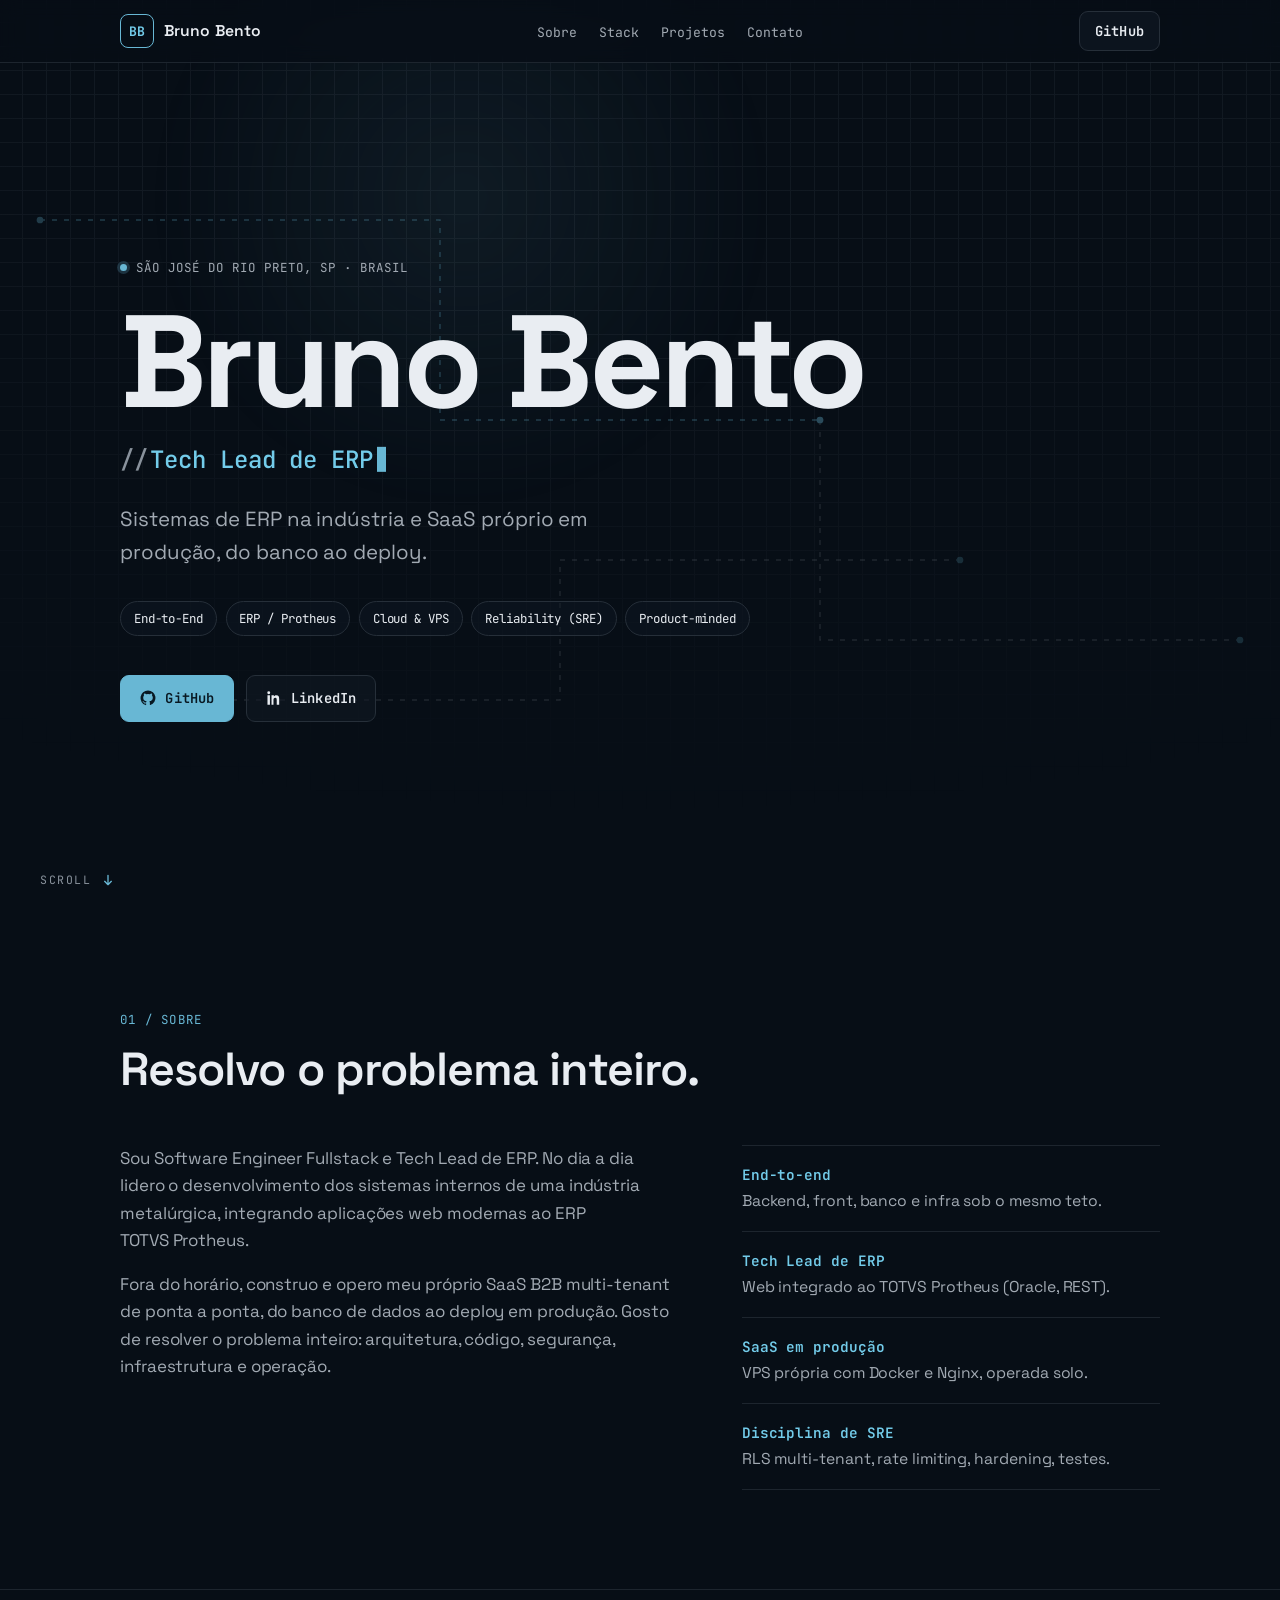
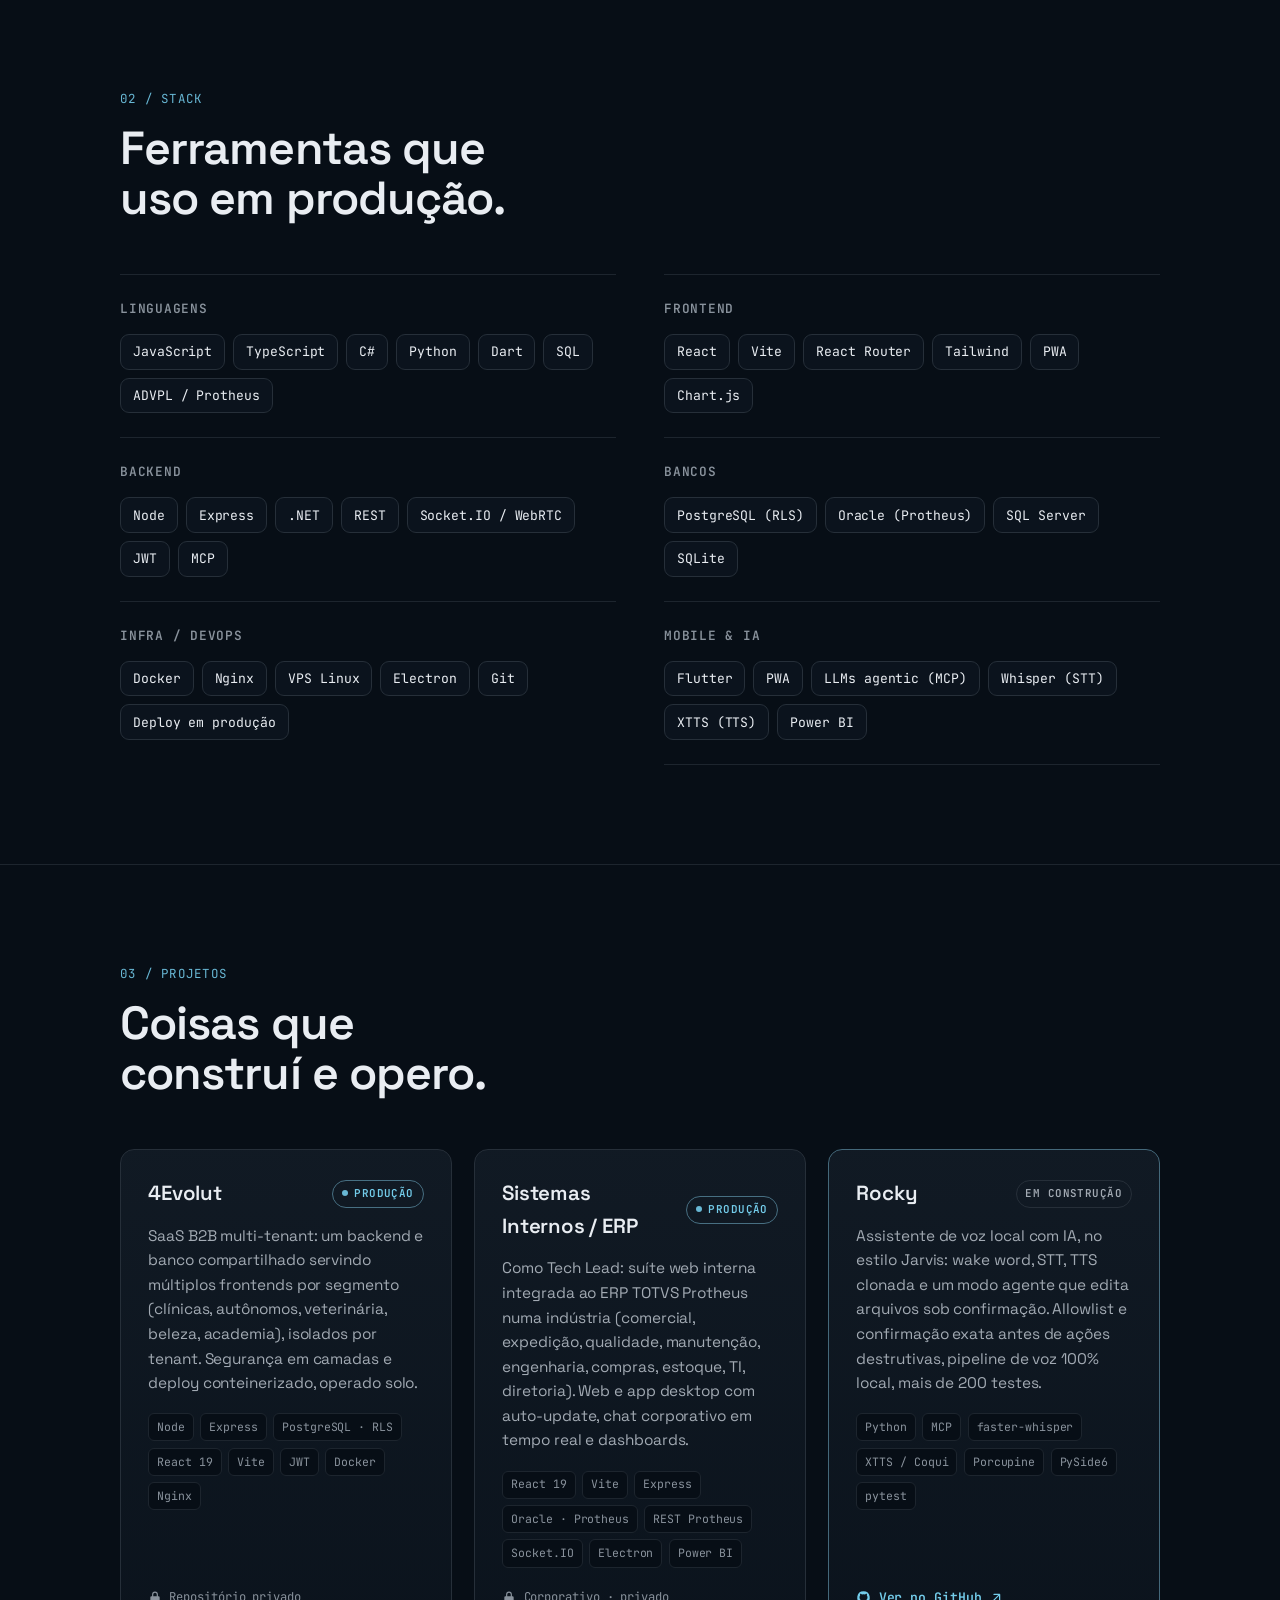
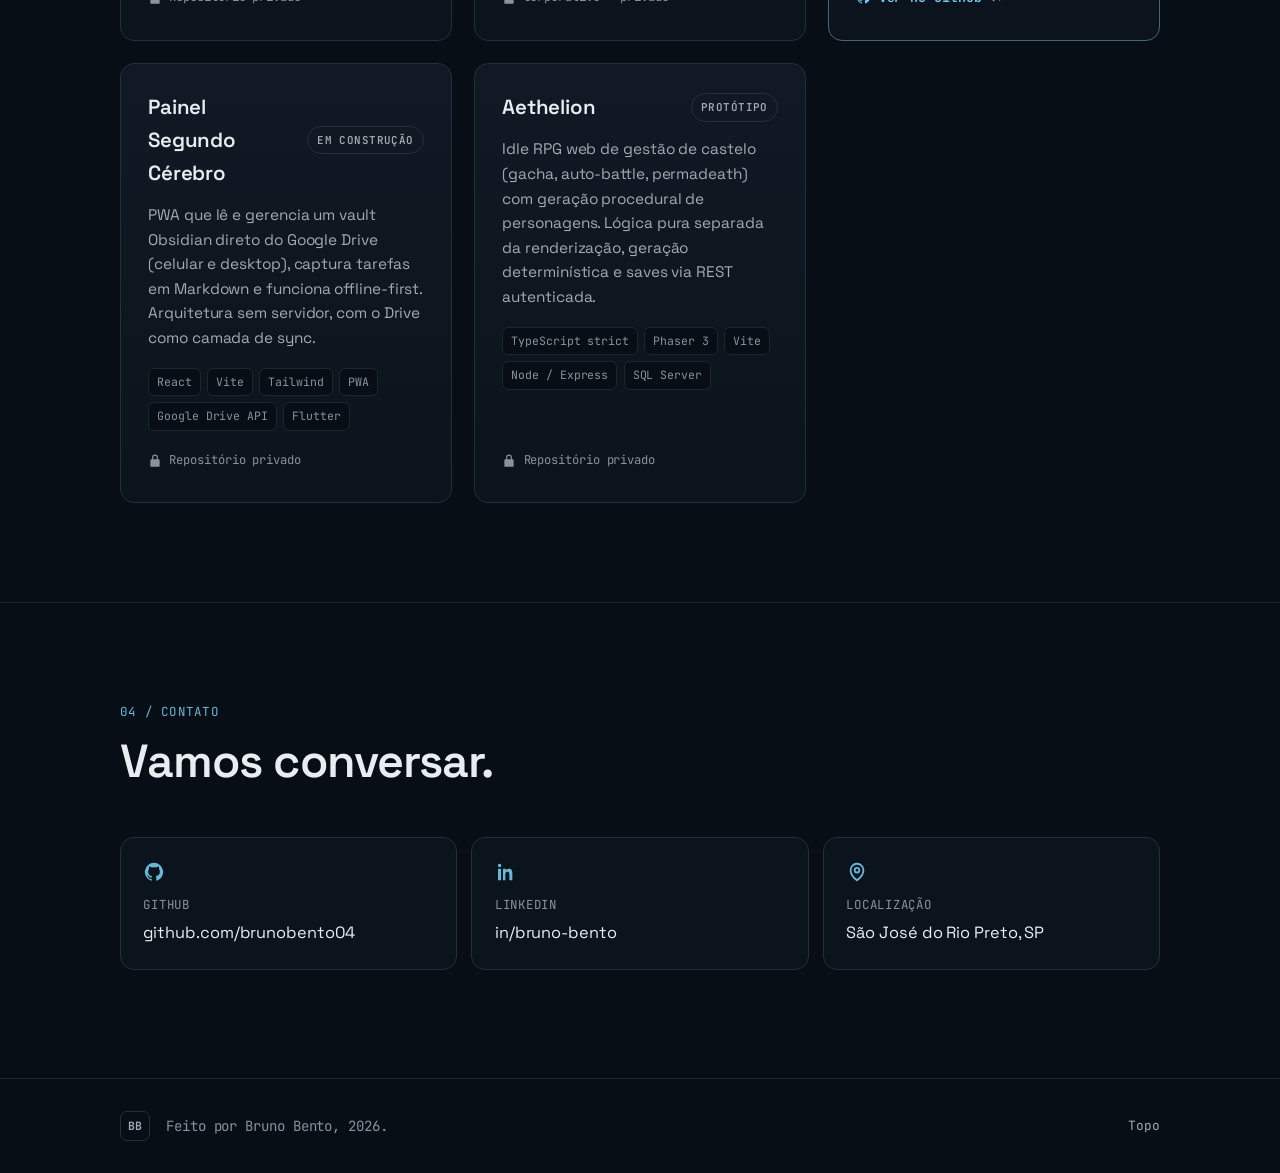
==== index.html @ 5ffcefc5 "v.0.0.1 Primeira versão do portifólio para github" ====
<!DOCTYPE html>
<html lang="pt-BR">
<head>
  <meta charset="UTF-8" />
  <meta name="viewport" content="width=device-width, initial-scale=1.0" />
  <title>Bruno Bento · Fullstack Engineer &amp; Tech Lead de ERP</title>
  <meta name="description" content="Bruno Bento · Software Engineer Fullstack e Tech Lead de ERP. Sistemas de ERP na indústria e SaaS próprio em produção, do banco ao deploy." />
  <meta name="author" content="Bruno Bento" />
  <meta name="theme-color" content="#12161d" />

  <meta property="og:type" content="website" />
  <meta property="og:title" content="Bruno Bento · Fullstack Engineer &amp; Tech Lead de ERP" />
  <meta property="og:description" content="Sistemas de ERP na indústria e SaaS próprio em produção, do banco ao deploy." />
  <meta property="og:locale" content="pt_BR" />

  <link rel="icon" type="image/svg+xml" href="favicon.svg" />

  <link rel="preconnect" href="https://fonts.googleapis.com" />
  <link rel="preconnect" href="https://fonts.gstatic.com" crossorigin />
  <link href="https://fonts.googleapis.com/css2?family=Space+Grotesk:wght@400;500;600;700&family=JetBrains+Mono:wght@400;500;600&display=swap" rel="stylesheet" />

  <link rel="stylesheet" href="styles.css" />
</head>
<body>
  <a class="skip-link" href="#hero">Pular para o conteúdo</a>

  <!-- Blueprint background layers -->
  <div class="blueprint" aria-hidden="true">
    <div class="blueprint__grid"></div>
    <div class="blueprint__glow"></div>
    <svg class="blueprint__wires" viewBox="0 0 1440 900" preserveAspectRatio="xMidYMid slice" xmlns="http://www.w3.org/2000/svg">
      <defs>
        <marker id="node" markerWidth="8" markerHeight="8" refX="4" refY="4">
          <circle cx="4" cy="4" r="2.4" class="wire-node" />
        </marker>
      </defs>
      <path class="wire" marker-start="url(#node)" marker-end="url(#node)" d="M120 220 H520 V420 H900" />
      <path class="wire wire--dim" marker-start="url(#node)" marker-end="url(#node)" d="M900 420 V640 H1320" />
      <path class="wire wire--dim" marker-start="url(#node)" marker-end="url(#node)" d="M240 700 H640 V560 H1040" />
    </svg>
  </div>

  <!-- Nav -->
  <header class="nav" id="top">
    <nav class="nav__inner" aria-label="Navegação principal">
      <a class="nav__brand" href="#hero" aria-label="Bruno Bento, início">
        <span class="nav__mark">BB</span>
        <span class="nav__brandtext">Bruno&nbsp;Bento</span>
      </a>
      <ul class="nav__links">
        <li><a href="#sobre">Sobre</a></li>
        <li><a href="#stack">Stack</a></li>
        <li><a href="#projetos">Projetos</a></li>
        <li><a href="#contato">Contato</a></li>
      </ul>
      <a class="btn btn--ghost nav__cta" href="https://github.com/brunobento04" target="_blank" rel="noopener noreferrer">GitHub</a>
    </nav>
  </header>

  <main>
    <!-- Hero -->
    <section class="hero" id="hero">
      <div class="wrap hero__inner">
        <p class="eyebrow"><span class="eyebrow__dot"></span>São José do Rio Preto, SP · Brasil</p>
        <h1 class="hero__name">Bruno Bento</h1>
        <p class="hero__role">
          <span class="hero__role-static">// </span>
          <span class="hero__role-typed" id="typed" aria-live="polite"></span><span class="hero__caret" aria-hidden="true"></span>
        </p>
        <p class="hero__tagline">
          Sistemas de ERP na indústria e SaaS próprio em produção, do banco ao deploy.
        </p>

        <ul class="chips" aria-label="Pilares">
          <li class="chip">End-to-End</li>
          <li class="chip">ERP / Protheus</li>
          <li class="chip">Cloud &amp; VPS</li>
          <li class="chip">Reliability (SRE)</li>
          <li class="chip">Product-minded</li>
        </ul>

        <div class="hero__cta">
          <a class="btn btn--primary" href="https://github.com/brunobento04" target="_blank" rel="noopener noreferrer">
            <svg class="ico" viewBox="0 0 24 24" width="18" height="18" aria-hidden="true"><path fill="currentColor" d="M12 2a10 10 0 0 0-3.16 19.49c.5.09.68-.22.68-.48v-1.7c-2.78.6-3.37-1.34-3.37-1.34-.45-1.16-1.11-1.47-1.11-1.47-.91-.62.07-.61.07-.61 1 .07 1.53 1.03 1.53 1.03.89 1.53 2.34 1.09 2.91.83.09-.65.35-1.09.63-1.34-2.22-.25-4.55-1.11-4.55-4.95 0-1.09.39-1.98 1.03-2.68-.1-.25-.45-1.27.1-2.65 0 0 .84-.27 2.75 1.02a9.5 9.5 0 0 1 5 0c1.91-1.29 2.75-1.02 2.75-1.02.55 1.38.2 2.4.1 2.65.64.7 1.03 1.59 1.03 2.68 0 3.85-2.34 4.7-4.57 4.95.36.31.68.92.68 1.85v2.74c0 .27.18.58.69.48A10 10 0 0 0 12 2Z"/></svg>
            GitHub
          </a>
          <a class="btn btn--ghost" href="https://www.linkedin.com/in/bruno-bento-932a7219b" target="_blank" rel="noopener noreferrer">
            <svg class="ico" viewBox="0 0 24 24" width="18" height="18" aria-hidden="true"><path fill="currentColor" d="M6.94 5a1.94 1.94 0 1 1-3.88 0 1.94 1.94 0 0 1 3.88 0ZM3.3 8.4h3.28V21H3.3V8.4Zm5.4 0h3.14v1.72h.05c.44-.83 1.5-1.7 3.1-1.7 3.32 0 3.93 2.18 3.93 5.02V21h-3.28v-6.05c0-1.44-.03-3.3-2.01-3.3-2.02 0-2.33 1.57-2.33 3.19V21H8.7V8.4Z"/></svg>
            LinkedIn
          </a>
        </div>
      </div>

      <a class="hero__scroll" href="#sobre" aria-label="Rolar para Sobre">
        <span>scroll</span>
        <svg viewBox="0 0 24 24" width="16" height="16" aria-hidden="true"><path fill="none" stroke="currentColor" stroke-width="2" stroke-linecap="round" stroke-linejoin="round" d="M12 5v14m0 0-5-5m5 5 5-5"/></svg>
      </a>
    </section>

    <!-- Sobre -->
    <section class="section" id="sobre">
      <div class="wrap">
        <header class="section__head reveal">
          <p class="section__label">01 / Sobre</p>
          <h2 class="section__title">Resolvo o problema inteiro.</h2>
        </header>

        <div class="about">
          <div class="about__bio reveal">
            <p>
              Sou Software Engineer Fullstack e Tech Lead de ERP. No dia a dia lidero o
              desenvolvimento dos sistemas internos de uma indústria metalúrgica, integrando
              aplicações web modernas ao ERP TOTVS Protheus.
            </p>
            <p>
              Fora do horário, construo e opero meu próprio SaaS B2B multi-tenant de ponta a
              ponta, do banco de dados ao deploy em produção. Gosto de resolver o problema
              inteiro: arquitetura, código, segurança, infraestrutura e operação.
            </p>
          </div>

          <ul class="about__highlights">
            <li class="hl reveal">
              <span class="hl__k">End-to-end</span>
              <span class="hl__v">Backend, front, banco e infra sob o mesmo teto.</span>
            </li>
            <li class="hl reveal">
              <span class="hl__k">Tech Lead de ERP</span>
              <span class="hl__v">Web integrado ao TOTVS Protheus (Oracle, REST).</span>
            </li>
            <li class="hl reveal">
              <span class="hl__k">SaaS em produção</span>
              <span class="hl__v">VPS própria com Docker e Nginx, operada solo.</span>
            </li>
            <li class="hl reveal">
              <span class="hl__k">Disciplina de SRE</span>
              <span class="hl__v">RLS multi-tenant, rate limiting, hardening, testes.</span>
            </li>
          </ul>
        </div>
      </div>
    </section>

    <!-- Stack -->
    <section class="section" id="stack">
      <div class="wrap">
        <header class="section__head reveal">
          <p class="section__label">02 / Stack</p>
          <h2 class="section__title">Ferramentas que uso em produção.</h2>
        </header>

        <div class="stack">
          <div class="stack__group reveal">
            <h3 class="stack__name">Linguagens</h3>
            <ul class="pills">
              <li>JavaScript</li><li>TypeScript</li><li>C#</li><li>Python</li><li>Dart</li><li>SQL</li><li>ADVPL / Protheus</li>
            </ul>
          </div>
          <div class="stack__group reveal">
            <h3 class="stack__name">Frontend</h3>
            <ul class="pills">
              <li>React</li><li>Vite</li><li>React Router</li><li>Tailwind</li><li>PWA</li><li>Chart.js</li>
            </ul>
          </div>
          <div class="stack__group reveal">
            <h3 class="stack__name">Backend</h3>
            <ul class="pills">
              <li>Node</li><li>Express</li><li>.NET</li><li>REST</li><li>Socket.IO / WebRTC</li><li>JWT</li><li>MCP</li>
            </ul>
          </div>
          <div class="stack__group reveal">
            <h3 class="stack__name">Bancos</h3>
            <ul class="pills">
              <li>PostgreSQL (RLS)</li><li>Oracle (Protheus)</li><li>SQL Server</li><li>SQLite</li>
            </ul>
          </div>
          <div class="stack__group reveal">
            <h3 class="stack__name">Infra / DevOps</h3>
            <ul class="pills">
              <li>Docker</li><li>Nginx</li><li>VPS Linux</li><li>Electron</li><li>Git</li><li>Deploy em produção</li>
            </ul>
          </div>
          <div class="stack__group reveal">
            <h3 class="stack__name">Mobile &amp; IA</h3>
            <ul class="pills">
              <li>Flutter</li><li>PWA</li><li>LLMs agentic (MCP)</li><li>Whisper (STT)</li><li>XTTS (TTS)</li><li>Power BI</li>
            </ul>
          </div>
        </div>
      </div>
    </section>

    <!-- Projetos -->
    <section class="section" id="projetos">
      <div class="wrap">
        <header class="section__head reveal">
          <p class="section__label">03 / Projetos</p>
          <h2 class="section__title">Coisas que construí e opero.</h2>
        </header>

        <div class="grid">
          <!-- 4Evolut -->
          <article class="card reveal">
            <div class="card__top">
              <h3 class="card__title">4Evolut</h3>
              <span class="badge badge--live">Produção</span>
            </div>
            <p class="card__desc">
              SaaS B2B multi-tenant: um backend e banco compartilhado servindo múltiplos
              frontends por segmento (clínicas, autônomos, veterinária, beleza, academia),
              isolados por tenant. Segurança em camadas e deploy conteinerizado, operado solo.
            </p>
            <ul class="tags">
              <li>Node</li><li>Express</li><li>PostgreSQL · RLS</li><li>React 19</li><li>Vite</li><li>JWT</li><li>Docker</li><li>Nginx</li>
            </ul>
            <div class="card__foot">
              <span class="tag tag--private">
                <svg class="ico" viewBox="0 0 24 24" width="14" height="14" aria-hidden="true"><path fill="currentColor" d="M12 1a5 5 0 0 0-5 5v3H6a2 2 0 0 0-2 2v9a2 2 0 0 0 2 2h12a2 2 0 0 0 2-2v-9a2 2 0 0 0-2-2h-1V6a5 5 0 0 0-5-5Zm3 8H9V6a3 3 0 0 1 6 0v3Z"/></svg>
                Repositório privado
              </span>
            </div>
          </article>

          <!-- Sistemas Internos / ERP -->
          <article class="card reveal">
            <div class="card__top">
              <h3 class="card__title">Sistemas Internos / ERP</h3>
              <span class="badge badge--live">Produção</span>
            </div>
            <p class="card__desc">
              Como Tech Lead: suíte web interna integrada ao ERP TOTVS Protheus numa indústria
              (comercial, expedição, qualidade, manutenção, engenharia, compras, estoque, TI,
              diretoria). Web e app desktop com auto-update, chat corporativo em tempo real e dashboards.
            </p>
            <ul class="tags">
              <li>React 19</li><li>Vite</li><li>Express</li><li>Oracle · Protheus</li><li>REST Protheus</li><li>Socket.IO</li><li>Electron</li><li>Power BI</li>
            </ul>
            <div class="card__foot">
              <span class="tag tag--private">
                <svg class="ico" viewBox="0 0 24 24" width="14" height="14" aria-hidden="true"><path fill="currentColor" d="M12 1a5 5 0 0 0-5 5v3H6a2 2 0 0 0-2 2v9a2 2 0 0 0 2 2h12a2 2 0 0 0 2-2v-9a2 2 0 0 0-2-2h-1V6a5 5 0 0 0-5-5Zm3 8H9V6a3 3 0 0 1 6 0v3Z"/></svg>
                Corporativo · privado
              </span>
            </div>
          </article>

          <!-- Rocky -->
          <article class="card card--featured reveal">
            <div class="card__top">
              <h3 class="card__title">Rocky</h3>
              <span class="badge">Em construção</span>
            </div>
            <p class="card__desc">
              Assistente de voz local com IA, no estilo Jarvis: wake word, STT, TTS clonada e
              um modo agente que edita arquivos sob confirmação. Allowlist e confirmação exata
              antes de ações destrutivas, pipeline de voz 100% local, mais de 200 testes.
            </p>
            <ul class="tags">
              <li>Python</li><li>MCP</li><li>faster-whisper</li><li>XTTS / Coqui</li><li>Porcupine</li><li>PySide6</li><li>pytest</li>
            </ul>
            <div class="card__foot">
              <a class="link" href="https://github.com/brunobento04/Rocky" target="_blank" rel="noopener noreferrer">
                <svg class="ico" viewBox="0 0 24 24" width="15" height="15" aria-hidden="true"><path fill="currentColor" d="M12 2a10 10 0 0 0-3.16 19.49c.5.09.68-.22.68-.48v-1.7c-2.78.6-3.37-1.34-3.37-1.34-.45-1.16-1.11-1.47-1.11-1.47-.91-.62.07-.61.07-.61 1 .07 1.53 1.03 1.53 1.03.89 1.53 2.34 1.09 2.91.83.09-.65.35-1.09.63-1.34-2.22-.25-4.55-1.11-4.55-4.95 0-1.09.39-1.98 1.03-2.68-.1-.25-.45-1.27.1-2.65 0 0 .84-.27 2.75 1.02a9.5 9.5 0 0 1 5 0c1.91-1.29 2.75-1.02 2.75-1.02.55 1.38.2 2.4.1 2.65.64.7 1.03 1.59 1.03 2.68 0 3.85-2.34 4.7-4.57 4.95.36.31.68.92.68 1.85v2.74c0 .27.18.58.69.48A10 10 0 0 0 12 2Z"/></svg>
                Ver no GitHub
                <svg class="ico ico--arrow" viewBox="0 0 24 24" width="15" height="15" aria-hidden="true"><path fill="none" stroke="currentColor" stroke-width="2" stroke-linecap="round" stroke-linejoin="round" d="M7 17 17 7m0 0H8m9 0v9"/></svg>
              </a>
            </div>
          </article>

          <!-- Painel Segundo Cérebro -->
          <article class="card reveal">
            <div class="card__top">
              <h3 class="card__title">Painel Segundo Cérebro</h3>
              <span class="badge">Em construção</span>
            </div>
            <p class="card__desc">
              PWA que lê e gerencia um vault Obsidian direto do Google Drive (celular e desktop),
              captura tarefas em Markdown e funciona offline-first. Arquitetura sem servidor,
              com o Drive como camada de sync.
            </p>
            <ul class="tags">
              <li>React</li><li>Vite</li><li>Tailwind</li><li>PWA</li><li>Google Drive API</li><li>Flutter</li>
            </ul>
            <div class="card__foot">
              <span class="tag tag--private">
                <svg class="ico" viewBox="0 0 24 24" width="14" height="14" aria-hidden="true"><path fill="currentColor" d="M12 1a5 5 0 0 0-5 5v3H6a2 2 0 0 0-2 2v9a2 2 0 0 0 2 2h12a2 2 0 0 0 2-2v-9a2 2 0 0 0-2-2h-1V6a5 5 0 0 0-5-5Zm3 8H9V6a3 3 0 0 1 6 0v3Z"/></svg>
                Repositório privado
              </span>
            </div>
          </article>

          <!-- Aethelion -->
          <article class="card reveal">
            <div class="card__top">
              <h3 class="card__title">Aethelion</h3>
              <span class="badge">Protótipo</span>
            </div>
            <p class="card__desc">
              Idle RPG web de gestão de castelo (gacha, auto-battle, permadeath) com geração
              procedural de personagens. Lógica pura separada da renderização, geração
              determinística e saves via REST autenticada.
            </p>
            <ul class="tags">
              <li>TypeScript strict</li><li>Phaser 3</li><li>Vite</li><li>Node / Express</li><li>SQL Server</li>
            </ul>
            <div class="card__foot">
              <span class="tag tag--private">
                <svg class="ico" viewBox="0 0 24 24" width="14" height="14" aria-hidden="true"><path fill="currentColor" d="M12 1a5 5 0 0 0-5 5v3H6a2 2 0 0 0-2 2v9a2 2 0 0 0 2 2h12a2 2 0 0 0 2-2v-9a2 2 0 0 0-2-2h-1V6a5 5 0 0 0-5-5Zm3 8H9V6a3 3 0 0 1 6 0v3Z"/></svg>
                Repositório privado
              </span>
            </div>
          </article>
        </div>
      </div>
    </section>

    <!-- Contato -->
    <section class="section section--contact" id="contato">
      <div class="wrap">
        <header class="section__head reveal">
          <p class="section__label">04 / Contato</p>
          <h2 class="section__title">Vamos conversar.</h2>
        </header>

        <div class="contact reveal">
          <a class="contact__item" href="https://github.com/brunobento04" target="_blank" rel="noopener noreferrer">
            <svg class="ico" viewBox="0 0 24 24" width="22" height="22" aria-hidden="true"><path fill="currentColor" d="M12 2a10 10 0 0 0-3.16 19.49c.5.09.68-.22.68-.48v-1.7c-2.78.6-3.37-1.34-3.37-1.34-.45-1.16-1.11-1.47-1.11-1.47-.91-.62.07-.61.07-.61 1 .07 1.53 1.03 1.53 1.03.89 1.53 2.34 1.09 2.91.83.09-.65.35-1.09.63-1.34-2.22-.25-4.55-1.11-4.55-4.95 0-1.09.39-1.98 1.03-2.68-.1-.25-.45-1.27.1-2.65 0 0 .84-.27 2.75 1.02a9.5 9.5 0 0 1 5 0c1.91-1.29 2.75-1.02 2.75-1.02.55 1.38.2 2.4.1 2.65.64.7 1.03 1.59 1.03 2.68 0 3.85-2.34 4.7-4.57 4.95.36.31.68.92.68 1.85v2.74c0 .27.18.58.69.48A10 10 0 0 0 12 2Z"/></svg>
            <span class="contact__k">GitHub</span>
            <span class="contact__v">github.com/brunobento04</span>
          </a>
          <a class="contact__item" href="https://www.linkedin.com/in/bruno-bento-932a7219b" target="_blank" rel="noopener noreferrer">
            <svg class="ico" viewBox="0 0 24 24" width="22" height="22" aria-hidden="true"><path fill="currentColor" d="M6.94 5a1.94 1.94 0 1 1-3.88 0 1.94 1.94 0 0 1 3.88 0ZM3.3 8.4h3.28V21H3.3V8.4Zm5.4 0h3.14v1.72h.05c.44-.83 1.5-1.7 3.1-1.7 3.32 0 3.93 2.18 3.93 5.02V21h-3.28v-6.05c0-1.44-.03-3.3-2.01-3.3-2.02 0-2.33 1.57-2.33 3.19V21H8.7V8.4Z"/></svg>
            <span class="contact__k">LinkedIn</span>
            <span class="contact__v">in/bruno-bento</span>
          </a>
          <div class="contact__item contact__item--static">
            <svg class="ico" viewBox="0 0 24 24" width="22" height="22" aria-hidden="true"><path fill="none" stroke="currentColor" stroke-width="2" stroke-linecap="round" stroke-linejoin="round" d="M12 21s-7-5.2-7-11a7 7 0 0 1 14 0c0 5.8-7 11-7 11Z"/><circle cx="12" cy="10" r="2.5" fill="none" stroke="currentColor" stroke-width="2"/></svg>
            <span class="contact__k">Localização</span>
            <span class="contact__v">São José do Rio Preto, SP</span>
          </div>
        </div>
      </div>
    </section>
  </main>

  <footer class="footer">
    <div class="wrap footer__inner">
      <span class="footer__mark">BB</span>
      <p class="footer__text">Feito por Bruno Bento, <span id="year">2026</span>.</p>
      <a class="footer__top" href="#top">Topo</a>
    </div>
  </footer>

  <script src="script.js" defer></script>
</body>
</html>
---- styles.css ----
/* =========================================================
   Bruno Bento · Portfolio
   Blueprint de Arquitetura · OKLCH · single desaturated cyan
   ========================================================= */

:root {
  /* Neutrals tinted toward the blueprint navy hue (~250) */
  --bg:        oklch(0.16 0.021 252);
  --bg-2:      oklch(0.185 0.023 252);
  --surface:   oklch(0.213 0.024 252);
  --surface-2: oklch(0.245 0.025 252);
  --line:      oklch(0.30 0.022 252);
  --line-soft: oklch(0.26 0.02 252);

  --text:   oklch(0.945 0.008 250);
  --muted:  oklch(0.735 0.016 250);
  --faint:  oklch(0.655 0.018 250);

  /* Single desaturated technical accent (steel cyan) */
  --accent:        oklch(0.74 0.088 224);
  --accent-strong: oklch(0.80 0.095 222);
  --accent-dim:    oklch(0.55 0.06 224);
  --accent-ink:    oklch(0.20 0.03 240); /* text on accent surfaces */

  --radius: 14px;
  --radius-sm: 9px;
  --maxw: 1120px;
  --gutter: clamp(1.25rem, 4vw, 2.5rem);

  --ease-out: cubic-bezier(0.23, 1, 0.32, 1);

  --font-display: "Space Grotesk", system-ui, sans-serif;
  --font-mono: "JetBrains Mono", ui-monospace, "SFMono-Regular", Menlo, monospace;
}

/* ---------- Reset ---------- */
*, *::before, *::after { box-sizing: border-box; }
* { margin: 0; }
html { scroll-behavior: smooth; -webkit-text-size-adjust: 100%; }
@media (prefers-reduced-motion: reduce) { html { scroll-behavior: auto; } }

body {
  min-height: 100dvh;
  background: var(--bg);
  color: var(--text);
  font-family: var(--font-display);
  font-weight: 400;
  line-height: 1.6;
  letter-spacing: -0.005em;
  -webkit-font-smoothing: antialiased;
  text-rendering: optimizeLegibility;
  overflow-x: hidden;
}

img, svg { display: block; max-width: 100%; }
a { color: inherit; text-decoration: none; }

::selection { background: var(--accent-dim); color: var(--text); }

:focus-visible {
  outline: 2px solid var(--accent-strong);
  outline-offset: 3px;
  border-radius: 4px;
}

.wrap { width: 100%; max-width: var(--maxw); margin-inline: auto; padding-inline: var(--gutter); }

.skip-link {
  position: fixed; top: 0; left: 50%; transform: translate(-50%, -120%);
  z-index: 100; background: var(--accent); color: var(--accent-ink);
  padding: 0.6rem 1rem; border-radius: 0 0 var(--radius-sm) var(--radius-sm);
  font-family: var(--font-mono); font-size: 0.8rem; font-weight: 600;
  transition: transform 0.18s var(--ease-out);
}
.skip-link:focus-visible { transform: translate(-50%, 0); }

/* ---------- Blueprint background ---------- */
.blueprint { position: fixed; inset: 0; z-index: -1; pointer-events: none; overflow: hidden; }

.blueprint__grid {
  position: absolute; inset: -2px;
  background-image:
    linear-gradient(to right, var(--line-soft) 1px, transparent 1px),
    linear-gradient(to bottom, var(--line-soft) 1px, transparent 1px),
    linear-gradient(to right, var(--line-soft) 1px, transparent 1px),
    linear-gradient(to bottom, var(--line-soft) 1px, transparent 1px);
  background-size: 120px 120px, 120px 120px, 24px 24px, 24px 24px;
  opacity: 0.5;
  -webkit-mask-image: radial-gradient(120% 90% at 50% 0%, #000 40%, transparent 100%);
          mask-image: radial-gradient(120% 90% at 50% 0%, #000 40%, transparent 100%);
}
.blueprint__grid::after {
  content: ""; position: absolute; inset: 0;
  background-image:
    linear-gradient(to right, var(--line) 1px, transparent 1px),
    linear-gradient(to bottom, var(--line) 1px, transparent 1px);
  background-size: 24px 24px;
  opacity: 0.25;
  -webkit-mask-image: radial-gradient(60% 40% at 22% 26%, #000, transparent 75%);
          mask-image: radial-gradient(60% 40% at 22% 26%, #000, transparent 75%);
}

.blueprint__glow {
  position: absolute; top: -18%; left: 8%; width: 60vw; height: 60vw;
  max-width: 720px; max-height: 720px;
  background: radial-gradient(circle at 50% 50%, var(--accent-dim), transparent 62%);
  opacity: 0.12; filter: blur(8px);
}

.blueprint__wires { position: absolute; inset: 0; width: 100%; height: 100%; opacity: 0.55; }
.wire {
  fill: none; stroke: var(--accent); stroke-width: 1.4; opacity: 0.5;
  stroke-dasharray: 5 7;
}
.wire--dim { stroke: var(--faint); opacity: 0.35; }
.wire-node { fill: var(--accent); }
.wire--dim + .wire--dim .wire-node, .wire--dim .wire-node { fill: var(--faint); }

/* Slow dash drift on the wires (transform-safe: stroke-dashoffset is cheap on a static path) */
@media (prefers-reduced-motion: no-preference) {
  .wire { animation: dash 9s linear infinite; }
  @keyframes dash { to { stroke-dashoffset: -120; } }
}

/* ---------- Buttons ---------- */
.btn {
  display: inline-flex; align-items: center; gap: 0.5rem;
  font-family: var(--font-mono); font-size: 0.86rem; font-weight: 600;
  letter-spacing: 0.01em;
  padding: 0.72rem 1.15rem; border-radius: var(--radius-sm);
  border: 1px solid transparent; cursor: pointer;
  transition: transform 0.14s var(--ease-out), background-color 0.16s var(--ease-out),
              border-color 0.16s var(--ease-out), color 0.16s var(--ease-out);
}
.btn .ico { flex: none; }
.btn:active { transform: translateY(1px) scale(0.985); }

.btn--primary { background: var(--accent); color: var(--accent-ink); border-color: var(--accent); }
.btn--ghost {
  background: color-mix(in oklab, var(--surface) 60%, transparent);
  color: var(--text); border-color: var(--line);
}
@media (hover: hover) and (pointer: fine) {
  .btn--primary:hover { background: var(--accent-strong); border-color: var(--accent-strong); }
  .btn--ghost:hover { border-color: var(--accent); color: var(--accent-strong); }
}

/* ---------- Nav ---------- */
.nav {
  position: sticky; top: 0; z-index: 40;
  background: color-mix(in oklab, var(--bg) 78%, transparent);
  backdrop-filter: blur(10px); -webkit-backdrop-filter: blur(10px);
  border-bottom: 1px solid var(--line-soft);
}
.nav__inner {
  width: 100%; max-width: var(--maxw); margin-inline: auto;
  padding: 0.7rem var(--gutter);
  display: flex; align-items: center; gap: 1rem;
}
.nav__brand { display: inline-flex; align-items: center; gap: 0.6rem; font-weight: 600; }
.nav__mark {
  display: grid; place-items: center; width: 34px; height: 34px;
  border: 1px solid var(--accent); color: var(--accent-strong);
  border-radius: 8px; font-family: var(--font-mono); font-size: 0.82rem; font-weight: 700;
  letter-spacing: 0.02em;
}
.nav__brandtext { font-size: 0.98rem; letter-spacing: 0.01em; }
.nav__links { list-style: none; display: none; gap: 1.4rem; margin-inline: auto; padding: 0; }
.nav__links a {
  font-family: var(--font-mono); font-size: 0.82rem; color: var(--muted);
  padding: 0.3rem 0; position: relative;
  transition: color 0.16s var(--ease-out);
}
.nav__links a::after {
  content: ""; position: absolute; left: 0; bottom: -2px; width: 100%; height: 1px;
  background: var(--accent); transform: scaleX(0); transform-origin: left;
  transition: transform 0.22s var(--ease-out);
}
@media (hover: hover) and (pointer: fine) {
  .nav__links a:hover { color: var(--text); }
  .nav__links a:hover::after { transform: scaleX(1); }
}
.nav__cta { margin-left: auto; padding: 0.5rem 0.95rem; }

@media (min-width: 820px) {
  .nav__links { display: flex; }
  .nav__cta { margin-left: 0; }
}

/* ---------- Hero ---------- */
.hero {
  position: relative; min-height: calc(100dvh - 52px);
  display: flex; flex-direction: column; justify-content: center;
  padding-block: clamp(3.5rem, 12vh, 7rem);
}
.hero__inner { position: relative; }

.eyebrow {
  display: inline-flex; align-items: center; gap: 0.55rem;
  font-family: var(--font-mono); font-size: 0.78rem; letter-spacing: 0.08em;
  text-transform: uppercase; color: var(--muted); margin-bottom: 1.4rem;
}
.eyebrow__dot {
  width: 7px; height: 7px; border-radius: 50%; background: var(--accent);
  box-shadow: 0 0 0 3px color-mix(in oklab, var(--accent) 22%, transparent);
}

.hero__name {
  font-size: clamp(3.2rem, 12.5vw, 8.2rem);
  font-weight: 700; line-height: 0.94; letter-spacing: -0.035em;
  text-wrap: balance;
  background: none; color: var(--text);
}

.hero__role {
  margin-top: 1.1rem;
  font-family: var(--font-mono); font-size: clamp(1rem, 3.6vw, 1.5rem);
  font-weight: 500; color: var(--accent-strong);
  display: flex; align-items: baseline; gap: 0.15rem; flex-wrap: wrap;
  min-height: 1.6em;
}
.hero__role-static { color: var(--faint); }
.hero__caret {
  display: inline-block; width: 0.6ch; height: 1.05em; translate: 0 0.16em;
  background: var(--accent); margin-left: 0.12rem;
}
@media (prefers-reduced-motion: no-preference) {
  .hero__caret { animation: blink 1.05s steps(1) infinite; }
  @keyframes blink { 50% { opacity: 0; } }
}

.hero__tagline {
  margin-top: 1.5rem; max-width: 42ch;
  font-size: clamp(1.02rem, 2.4vw, 1.28rem); color: var(--muted);
  text-wrap: pretty;
}

.chips { list-style: none; display: flex; flex-wrap: wrap; gap: 0.55rem; padding: 0; margin-top: 2rem; }
.chip {
  font-family: var(--font-mono); font-size: 0.78rem; color: var(--text);
  padding: 0.42rem 0.8rem; border-radius: 999px;
  border: 1px solid var(--line); background: color-mix(in oklab, var(--surface) 45%, transparent);
}

.hero__cta { display: flex; flex-wrap: wrap; gap: 0.75rem; margin-top: 2.4rem; }

.hero__scroll {
  position: absolute; bottom: 1.4rem; left: var(--gutter);
  display: none; align-items: center; gap: 0.5rem;
  font-family: var(--font-mono); font-size: 0.72rem; letter-spacing: 0.14em;
  text-transform: uppercase; color: var(--faint);
}
.hero__scroll svg { color: var(--accent); }
@media (prefers-reduced-motion: no-preference) {
  .hero__scroll svg { animation: nudge 1.8s var(--ease-out) infinite; }
  @keyframes nudge { 0%,100% { transform: translateY(0); } 50% { transform: translateY(4px); } }
}
@media (min-width: 820px) { .hero__scroll { display: inline-flex; } }

/* ---------- Sections ---------- */
.section { padding-block: clamp(4rem, 11vh, 7.5rem); position: relative; }
.section + .section { border-top: 1px solid var(--line-soft); }

.section__head { margin-bottom: clamp(2rem, 5vw, 3.2rem); }
.section__label {
  font-family: var(--font-mono); font-size: 0.78rem; letter-spacing: 0.1em;
  text-transform: uppercase; color: var(--accent); margin-bottom: 0.85rem;
}
.section__title {
  font-size: clamp(1.8rem, 5vw, 2.9rem); font-weight: 600;
  letter-spacing: -0.02em; line-height: 1.08; text-wrap: balance; max-width: 20ch;
}

/* ---------- Sobre ---------- */
.about { display: grid; gap: clamp(2rem, 5vw, 3.5rem); }
.about__bio { display: grid; gap: 1.1rem; max-width: 62ch; font-size: 1.06rem; color: var(--muted); }
.about__bio p { text-wrap: pretty; }
.about__highlights { list-style: none; padding: 0; display: grid; gap: 0; }
.hl {
  display: grid; gap: 0.2rem; padding-block: 1.05rem;
  border-top: 1px solid var(--line-soft);
}
.hl:last-child { border-bottom: 1px solid var(--line-soft); }
.hl__k {
  font-family: var(--font-mono); font-size: 0.9rem; font-weight: 600; color: var(--accent-strong);
}
.hl__v { color: var(--muted); font-size: 0.98rem; }

@media (min-width: 880px) {
  .about { grid-template-columns: 1.15fr 0.85fr; align-items: start; }
}

/* ---------- Stack ---------- */
.stack { display: grid; gap: 0; }
.stack__group { padding-block: 1.5rem; border-top: 1px solid var(--line-soft); }
.stack__group:last-child { border-bottom: 1px solid var(--line-soft); }
.stack__name {
  font-family: var(--font-mono); font-size: 0.8rem; font-weight: 600;
  letter-spacing: 0.06em; text-transform: uppercase; color: var(--faint);
  margin-bottom: 0.9rem;
}
.pills { list-style: none; display: flex; flex-wrap: wrap; gap: 0.5rem; padding: 0; }
.pills li {
  font-family: var(--font-mono); font-size: 0.82rem; color: var(--text);
  padding: 0.4rem 0.75rem; border-radius: var(--radius-sm);
  border: 1px solid var(--line); background: var(--bg-2);
  transition: border-color 0.16s var(--ease-out), color 0.16s var(--ease-out);
}
@media (hover: hover) and (pointer: fine) {
  .pills li:hover { border-color: var(--accent); color: var(--accent-strong); }
}
@media (min-width: 720px) {
  .stack { grid-template-columns: 1fr 1fr; column-gap: clamp(1.5rem, 4vw, 3rem); }
  .stack__group { border-top: 1px solid var(--line-soft); }
}

/* ---------- Projetos ---------- */
.grid { display: grid; gap: clamp(1rem, 2.5vw, 1.4rem); }
@media (min-width: 720px) { .grid { grid-template-columns: repeat(2, 1fr); } }
@media (min-width: 1040px) { .grid { grid-template-columns: repeat(3, 1fr); } }

.card {
  display: flex; flex-direction: column;
  padding: clamp(1.3rem, 2.5vw, 1.7rem);
  background: linear-gradient(180deg, var(--surface), var(--bg-2));
  border: 1px solid var(--line); border-radius: var(--radius);
  transition: transform 0.24s var(--ease-out), border-color 0.24s var(--ease-out);
}
@media (hover: hover) and (pointer: fine) {
  .card:hover { transform: translateY(-4px); border-color: color-mix(in oklab, var(--accent) 55%, var(--line)); }
}
.card--featured { border-color: color-mix(in oklab, var(--accent) 45%, var(--line)); }
@media (min-width: 1040px) { .card--featured { grid-column: span 1; } }

.card__top { display: flex; align-items: center; gap: 0.75rem; justify-content: space-between; margin-bottom: 0.85rem; }
.card__title { font-size: 1.28rem; font-weight: 600; letter-spacing: -0.01em; }
.card__desc { color: var(--muted); font-size: 0.96rem; text-wrap: pretty; }

.badge {
  flex: none; font-family: var(--font-mono); font-size: 0.68rem; font-weight: 600;
  letter-spacing: 0.04em; text-transform: uppercase; color: var(--muted);
  padding: 0.28rem 0.55rem; border-radius: 999px; border: 1px solid var(--line);
  white-space: nowrap;
}
.badge--live { color: var(--accent-strong); border-color: color-mix(in oklab, var(--accent) 50%, var(--line)); }
.badge--live::before {
  content: ""; display: inline-block; width: 6px; height: 6px; border-radius: 50%;
  background: var(--accent); margin-right: 0.4rem; translate: 0 -1px;
}

.tags { list-style: none; display: flex; flex-wrap: wrap; gap: 0.4rem; padding: 0; margin-top: 1.1rem; }
.tags li {
  font-family: var(--font-mono); font-size: 0.72rem; color: var(--faint);
  padding: 0.24rem 0.5rem; border-radius: 6px; background: var(--bg);
  border: 1px solid var(--line-soft);
}

.card__foot { margin-top: auto; padding-top: 1.2rem; }
.tag--private {
  display: inline-flex; align-items: center; gap: 0.45rem;
  font-family: var(--font-mono); font-size: 0.76rem; color: var(--faint);
}
.tag--private .ico { color: var(--faint); }

.link {
  display: inline-flex; align-items: center; gap: 0.45rem;
  font-family: var(--font-mono); font-size: 0.82rem; font-weight: 600; color: var(--accent-strong);
}
.link .ico--arrow { transition: transform 0.18s var(--ease-out); }
@media (hover: hover) and (pointer: fine) {
  .link:hover .ico--arrow { transform: translate(2px, -2px); }
}
.link:active { transform: translateY(1px); }

/* ---------- Contato ---------- */
.section--contact { padding-bottom: clamp(5rem, 12vh, 8rem); }
.contact { display: grid; gap: 0.9rem; }
@media (min-width: 720px) { .contact { grid-template-columns: repeat(3, 1fr); } }

.contact__item {
  display: flex; flex-direction: column; gap: 0.35rem;
  padding: 1.4rem; border: 1px solid var(--line); border-radius: var(--radius);
  background: var(--bg-2);
  transition: transform 0.2s var(--ease-out), border-color 0.2s var(--ease-out);
}
.contact__item .ico { color: var(--accent); margin-bottom: 0.4rem; }
.contact__k { font-family: var(--font-mono); font-size: 0.78rem; color: var(--faint); text-transform: uppercase; letter-spacing: 0.06em; }
.contact__v { font-size: 1.02rem; color: var(--text); word-break: break-word; }
.contact__item--static { cursor: default; }
@media (hover: hover) and (pointer: fine) {
  a.contact__item:hover { transform: translateY(-3px); border-color: color-mix(in oklab, var(--accent) 55%, var(--line)); }
}
a.contact__item:active { transform: translateY(0); }

/* ---------- Footer ---------- */
.footer { border-top: 1px solid var(--line-soft); padding-block: 2rem; }
.footer__inner { display: flex; align-items: center; gap: 1rem; flex-wrap: wrap; }
.footer__mark {
  display: grid; place-items: center; width: 30px; height: 30px;
  border: 1px solid var(--line); color: var(--muted); border-radius: 7px;
  font-family: var(--font-mono); font-size: 0.72rem; font-weight: 700;
}
.footer__text { color: var(--faint); font-size: 0.88rem; font-family: var(--font-mono); }
.footer__top {
  margin-left: auto; font-family: var(--font-mono); font-size: 0.8rem; color: var(--muted);
  transition: color 0.16s var(--ease-out);
}
@media (hover: hover) and (pointer: fine) { .footer__top:hover { color: var(--accent-strong); } }

/* ---------- Scroll reveal ---------- */
.reveal { opacity: 0; transform: translateY(18px); transition: opacity 0.6s var(--ease-out), transform 0.6s var(--ease-out); }
.reveal.is-in { opacity: 1; transform: none; }

@media (prefers-reduced-motion: reduce) {
  .reveal { opacity: 1; transform: none; transition: none; }
  .wire, .hero__caret, .hero__scroll svg { animation: none !important; }
  .btn:active, .card:hover, a.contact__item:hover { transform: none; }
}
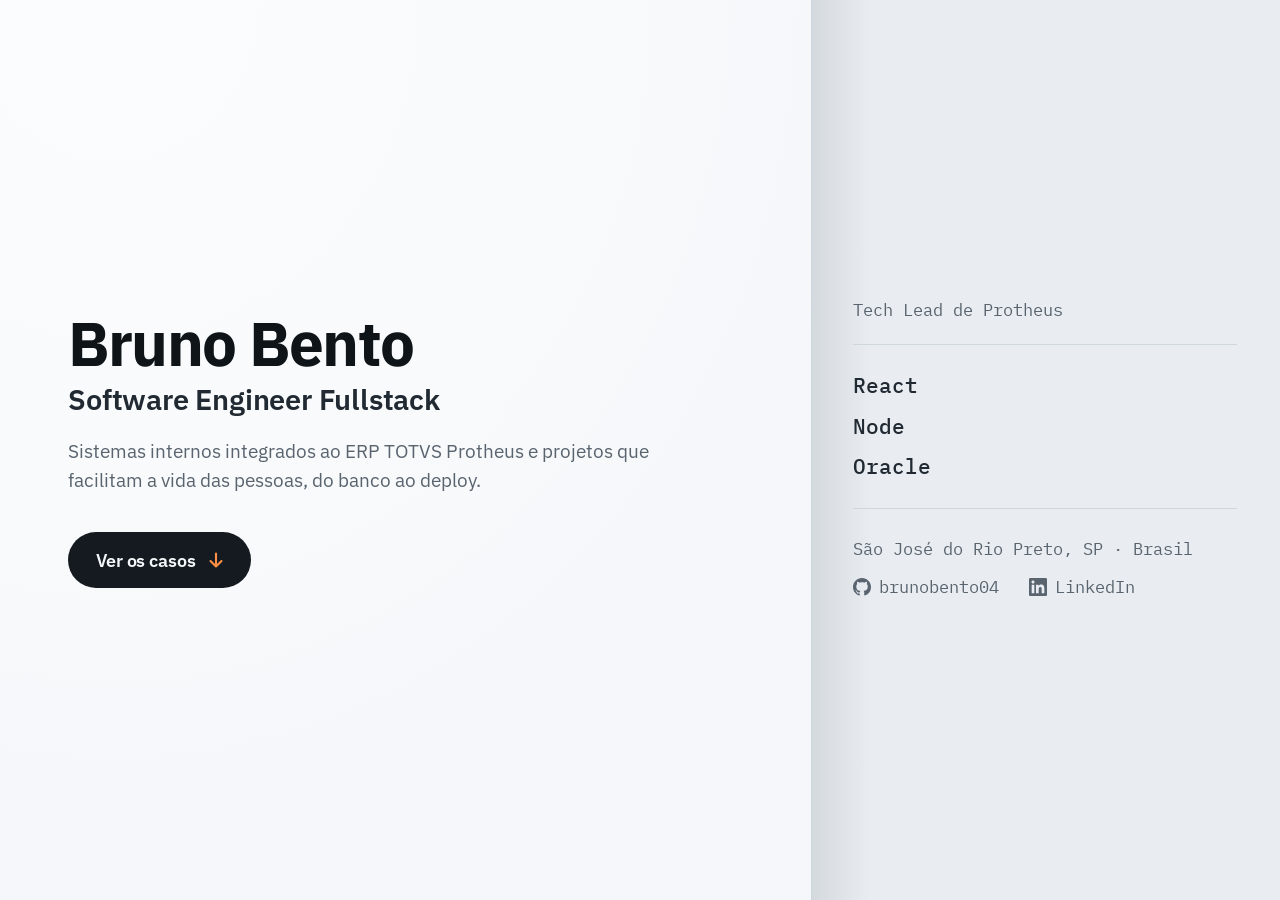
==== commit 8f3fd0a8: "v2" ====
--- a/index.html
+++ b/index.html
@@ -1,355 +1,130 @@
 <!DOCTYPE html>
 <html lang="pt-BR">
 <head>
-  <meta charset="UTF-8" />
-  <meta name="viewport" content="width=device-width, initial-scale=1.0" />
-  <title>Bruno Bento · Fullstack Engineer &amp; Tech Lead de ERP</title>
-  <meta name="description" content="Bruno Bento · Software Engineer Fullstack e Tech Lead de ERP. Sistemas de ERP na indústria e SaaS próprio em produção, do banco ao deploy." />
-  <meta name="author" content="Bruno Bento" />
-  <meta name="theme-color" content="#12161d" />
+<meta charset="utf-8">
+<meta name="viewport" content="width=device-width, initial-scale=1">
 
-  <meta property="og:type" content="website" />
-  <meta property="og:title" content="Bruno Bento · Fullstack Engineer &amp; Tech Lead de ERP" />
-  <meta property="og:description" content="Sistemas de ERP na indústria e SaaS próprio em produção, do banco ao deploy." />
-  <meta property="og:locale" content="pt_BR" />
+<title>Bruno Bento · Software Engineer Fullstack</title>
+<meta name="description" content="Sistemas internos integrados ao ERP TOTVS Protheus e projetos que facilitam a vida das pessoas, do banco ao deploy. São José do Rio Preto, SP, Brasil.">
+<meta name="author" content="Bruno Bento">
+<link rel="canonical" href="https://brunobento04.github.io/">
 
-  <link rel="icon" type="image/svg+xml" href="favicon.svg" />
+<meta property="og:type" content="website">
+<meta property="og:locale" content="pt_BR">
+<meta property="og:title" content="Bruno Bento · Software Engineer Fullstack">
+<meta property="og:description" content="Sistemas internos integrados ao ERP TOTVS Protheus e projetos que facilitam a vida das pessoas, do banco ao deploy.">
+<meta property="og:url" content="https://brunobento04.github.io/">
+<meta name="twitter:card" content="summary">
 
-  <link rel="preconnect" href="https://fonts.googleapis.com" />
-  <link rel="preconnect" href="https://fonts.gstatic.com" crossorigin />
-  <link href="https://fonts.googleapis.com/css2?family=Space+Grotesk:wght@400;500;600;700&family=JetBrains+Mono:wght@400;500;600&display=swap" rel="stylesheet" />
+<meta name="theme-color" content="#fbfcfd" media="(prefers-color-scheme: light)">
+<meta name="theme-color" content="#171c22" media="(prefers-color-scheme: dark)">
 
-  <link rel="stylesheet" href="styles.css" />
+<link rel="icon" href="favicon.svg" type="image/svg+xml">
+
+<link rel="preconnect" href="https://fonts.googleapis.com">
+<link rel="preconnect" href="https://fonts.gstatic.com" crossorigin>
+<link rel="stylesheet" href="https://fonts.googleapis.com/css2?family=IBM+Plex+Mono:wght@400;500&family=IBM+Plex+Sans:wght@400;600;700&display=swap">
+
+<link rel="stylesheet" href="styles.css">
+
+<!--
+  Segura a abertura ate a tipografia estar pronta, para o reveal nunca rodar
+  contra a face de fallback e reflowar no meio da animacao.
+  O timeout mora aqui dentro: se script.js nao carregar, a pagina abre em 700ms
+  de qualquer jeito. Sem JS, a classe nunca e aplicada e a animacao roda direto.
+-->
+<script>
+  document.documentElement.classList.add('type-pending');
+  setTimeout(function () {
+    document.documentElement.classList.remove('type-pending');
+  }, 700);
+</script>
+<script src="script.js" defer></script>
 </head>
+
 <body>
-  <a class="skip-link" href="#hero">Pular para o conteúdo</a>
 
-  <!-- Blueprint background layers -->
-  <div class="blueprint" aria-hidden="true">
-    <div class="blueprint__grid"></div>
-    <div class="blueprint__glow"></div>
-    <svg class="blueprint__wires" viewBox="0 0 1440 900" preserveAspectRatio="xMidYMid slice" xmlns="http://www.w3.org/2000/svg">
-      <defs>
-        <marker id="node" markerWidth="8" markerHeight="8" refX="4" refY="4">
-          <circle cx="4" cy="4" r="2.4" class="wire-node" />
-        </marker>
-      </defs>
-      <path class="wire" marker-start="url(#node)" marker-end="url(#node)" d="M120 220 H520 V420 H900" />
-      <path class="wire wire--dim" marker-start="url(#node)" marker-end="url(#node)" d="M900 420 V640 H1320" />
-      <path class="wire wire--dim" marker-start="url(#node)" marker-end="url(#node)" d="M240 700 H640 V560 H1040" />
-    </svg>
-  </div>
+<main id="conteudo">
 
-  <!-- Nav -->
-  <header class="nav" id="top">
-    <nav class="nav__inner" aria-label="Navegação principal">
-      <a class="nav__brand" href="#hero" aria-label="Bruno Bento, início">
-        <span class="nav__mark">BB</span>
-        <span class="nav__brandtext">Bruno&nbsp;Bento</span>
-      </a>
-      <ul class="nav__links">
-        <li><a href="#sobre">Sobre</a></li>
-        <li><a href="#stack">Stack</a></li>
-        <li><a href="#projetos">Projetos</a></li>
-        <li><a href="#contato">Contato</a></li>
-      </ul>
-      <a class="btn btn--ghost nav__cta" href="https://github.com/brunobento04" target="_blank" rel="noopener noreferrer">GitHub</a>
-    </nav>
-  </header>
+  <!-- ===================================================================
+       HERO . "A junta"
+       A chapa e dividida por uma costura assimetrica em 63,33%.
+       Esquerda = humano / web: superficie mais clara, tipografia sans.
+       Direita  = maquina / ERP: superficie rebaixada, tipografia mono, so dados.
+       No load a costura e soldada uma vez, com o arco ambar viajando na ponta.
+       Abaixo de 900px a junta gira 90 graus: a mesma peca, deitada.
+       =================================================================== -->
+  <section class="hero" aria-labelledby="nome">
 
-  <main>
-    <!-- Hero -->
-    <section class="hero" id="hero">
-      <div class="wrap hero__inner">
-        <p class="eyebrow"><span class="eyebrow__dot"></span>São José do Rio Preto, SP · Brasil</p>
-        <h1 class="hero__name">Bruno Bento</h1>
-        <p class="hero__role">
-          <span class="hero__role-static">// </span>
-          <span class="hero__role-typed" id="typed" aria-live="polite"></span><span class="hero__caret" aria-hidden="true"></span>
-        </p>
-        <p class="hero__tagline">
-          Sistemas de ERP na indústria e SaaS próprio em produção, do banco ao deploy.
-        </p>
+    <!-- lado humano -->
+    <div class="human">
+      <h1 class="human__name reveal" id="nome">Bruno Bento</h1>
+      <p class="human__role reveal">Software Engineer Fullstack</p>
+      <p class="human__tagline reveal">Sistemas internos integrados ao ERP TOTVS Protheus e projetos que facilitam a vida das pessoas, do banco ao deploy.</p>
+      <p class="human__act reveal">
+        <a class="cta" href="#casos">
+          <span>Ver os casos</span>
+          <svg class="cta__arrow" viewBox="0 0 16 16" width="16" height="16" aria-hidden="true" focusable="false">
+            <path d="M8 1.5 v13 M2.5 9 L8 14.5 L13.5 9" fill="none" stroke="currentColor" stroke-width="2.1" stroke-linecap="round" stroke-linejoin="round"/>
+          </svg>
+        </a>
+      </p>
+    </div>
 
-        <ul class="chips" aria-label="Pilares">
-          <li class="chip">End-to-End</li>
-          <li class="chip">ERP / Protheus</li>
-          <li class="chip">Cloud &amp; VPS</li>
-          <li class="chip">Reliability (SRE)</li>
-          <li class="chip">Product-minded</li>
+    <!-- lado maquina -->
+    <aside class="machine" aria-labelledby="ficha">
+      <h2 class="sr-only" id="ficha">Ficha técnica</h2>
+
+      <!-- a junta: a costura, e a solda que desce por ela -->
+      <div class="seam" aria-hidden="true"></div>
+      <div class="torch" aria-hidden="true"><span class="arc"></span></div>
+
+      <div class="sheet">
+        <p class="sheet__lead reveal">Tech Lead de Protheus</p>
+
+        <ul class="sheet__stack">
+          <li class="reveal">React</li>
+          <li class="reveal">Node</li>
+          <li class="reveal">Oracle</li>
         </ul>
 
-        <div class="hero__cta">
-          <a class="btn btn--primary" href="https://github.com/brunobento04" target="_blank" rel="noopener noreferrer">
-            <svg class="ico" viewBox="0 0 24 24" width="18" height="18" aria-hidden="true"><path fill="currentColor" d="M12 2a10 10 0 0 0-3.16 19.49c.5.09.68-.22.68-.48v-1.7c-2.78.6-3.37-1.34-3.37-1.34-.45-1.16-1.11-1.47-1.11-1.47-.91-.62.07-.61.07-.61 1 .07 1.53 1.03 1.53 1.03.89 1.53 2.34 1.09 2.91.83.09-.65.35-1.09.63-1.34-2.22-.25-4.55-1.11-4.55-4.95 0-1.09.39-1.98 1.03-2.68-.1-.25-.45-1.27.1-2.65 0 0 .84-.27 2.75 1.02a9.5 9.5 0 0 1 5 0c1.91-1.29 2.75-1.02 2.75-1.02.55 1.38.2 2.4.1 2.65.64.7 1.03 1.59 1.03 2.68 0 3.85-2.34 4.7-4.57 4.95.36.31.68.92.68 1.85v2.74c0 .27.18.58.69.48A10 10 0 0 0 12 2Z"/></svg>
-            GitHub
-          </a>
-          <a class="btn btn--ghost" href="https://www.linkedin.com/in/bruno-bento-932a7219b" target="_blank" rel="noopener noreferrer">
-            <svg class="ico" viewBox="0 0 24 24" width="18" height="18" aria-hidden="true"><path fill="currentColor" d="M6.94 5a1.94 1.94 0 1 1-3.88 0 1.94 1.94 0 0 1 3.88 0ZM3.3 8.4h3.28V21H3.3V8.4Zm5.4 0h3.14v1.72h.05c.44-.83 1.5-1.7 3.1-1.7 3.32 0 3.93 2.18 3.93 5.02V21h-3.28v-6.05c0-1.44-.03-3.3-2.01-3.3-2.02 0-2.33 1.57-2.33 3.19V21H8.7V8.4Z"/></svg>
-            LinkedIn
-          </a>
-        </div>
-      </div>
-
-      <a class="hero__scroll" href="#sobre" aria-label="Rolar para Sobre">
-        <span>scroll</span>
-        <svg viewBox="0 0 24 24" width="16" height="16" aria-hidden="true"><path fill="none" stroke="currentColor" stroke-width="2" stroke-linecap="round" stroke-linejoin="round" d="M12 5v14m0 0-5-5m5 5 5-5"/></svg>
-      </a>
-    </section>
-
-    <!-- Sobre -->
-    <section class="section" id="sobre">
-      <div class="wrap">
-        <header class="section__head reveal">
-          <p class="section__label">01 / Sobre</p>
-          <h2 class="section__title">Resolvo o problema inteiro.</h2>
-        </header>
-
-        <div class="about">
-          <div class="about__bio reveal">
-            <p>
-              Sou Software Engineer Fullstack e Tech Lead de ERP. No dia a dia lidero o
-              desenvolvimento dos sistemas internos de uma indústria metalúrgica, integrando
-              aplicações web modernas ao ERP TOTVS Protheus.
-            </p>
-            <p>
-              Fora do horário, construo e opero meu próprio SaaS B2B multi-tenant de ponta a
-              ponta, do banco de dados ao deploy em produção. Gosto de resolver o problema
-              inteiro: arquitetura, código, segurança, infraestrutura e operação.
-            </p>
-          </div>
-
-          <ul class="about__highlights">
-            <li class="hl reveal">
-              <span class="hl__k">End-to-end</span>
-              <span class="hl__v">Backend, front, banco e infra sob o mesmo teto.</span>
+        <div class="sheet__meta reveal">
+          <p class="sheet__loc">São José do Rio Preto, SP · Brasil</p>
+          <ul class="sheet__links">
+            <li>
+              <a href="https://github.com/brunobento04" rel="me noopener">
+                <svg viewBox="0 0 16 16" width="18" height="18" aria-hidden="true" focusable="false">
+                  <path fill="currentColor" d="M8 0C3.58 0 0 3.58 0 8c0 3.54 2.29 6.53 5.47 7.59.4.07.55-.17.55-.38 0-.19-.01-.82-.01-1.49-2.01.37-2.53-.49-2.69-.94-.09-.23-.48-.94-.82-1.13-.28-.15-.68-.52-.01-.53.63-.01 1.08.58 1.23.82.72 1.21 1.87.87 2.33.66.07-.52.28-.87.51-1.07-1.78-.2-3.64-.89-3.64-3.95 0-.87.31-1.59.82-2.15-.08-.2-.36-1.02.08-2.12 0 0 .67-.21 2.2.82.64-.18 1.32-.27 2-.27s1.36.09 2 .27c1.53-1.04 2.2-.82 2.2-.82.44 1.1.16 1.92.08 2.12.51.56.82 1.27.82 2.15 0 3.07-1.87 3.75-3.65 3.95.29.25.54.73.54 1.48 0 1.07-.01 1.93-.01 2.2 0 .21.15.46.55.38A8.012 8.012 0 0 0 16 8c0-4.42-3.58-8-8-8z"/>
+                </svg>
+                <span>brunobento04</span>
+              </a>
             </li>
-            <li class="hl reveal">
-              <span class="hl__k">Tech Lead de ERP</span>
-              <span class="hl__v">Web integrado ao TOTVS Protheus (Oracle, REST).</span>
-            </li>
-            <li class="hl reveal">
-              <span class="hl__k">SaaS em produção</span>
-              <span class="hl__v">VPS própria com Docker e Nginx, operada solo.</span>
-            </li>
-            <li class="hl reveal">
-              <span class="hl__k">Disciplina de SRE</span>
-              <span class="hl__v">RLS multi-tenant, rate limiting, hardening, testes.</span>
+            <li>
+              <a href="https://www.linkedin.com/in/bruno-bento-932a7219b" rel="me noopener">
+                <svg viewBox="0 0 24 24" width="18" height="18" aria-hidden="true" focusable="false">
+                  <path fill="currentColor" d="M20.447 20.452h-3.554v-5.569c0-1.328-.027-3.037-1.852-3.037-1.853 0-2.136 1.445-2.136 2.939v5.667H9.351V9h3.414v1.561h.046c.477-.9 1.637-1.85 3.37-1.85 3.601 0 4.267 2.37 4.267 5.455v6.286zM5.337 7.433c-1.144 0-2.063-.926-2.063-2.065 0-1.138.92-2.063 2.063-2.063 1.14 0 2.064.925 2.064 2.063 0 1.139-.925 2.065-2.064 2.065zm1.782 13.019H3.555V9h3.564v11.452zM22.225 0H1.771C.792 0 0 .774 0 1.729v20.542C0 23.227.792 24 1.771 24h20.451C23.2 24 24 23.227 24 22.271V1.729C24 .774 23.2 0 22.225 0z"/>
+                </svg>
+                <span>LinkedIn</span>
+              </a>
             </li>
           </ul>
         </div>
       </div>
-    </section>
+    </aside>
 
-    <!-- Stack -->
-    <section class="section" id="stack">
-      <div class="wrap">
-        <header class="section__head reveal">
-          <p class="section__label">02 / Stack</p>
-          <h2 class="section__title">Ferramentas que uso em produção.</h2>
-        </header>
+  </section>
 
-        <div class="stack">
-          <div class="stack__group reveal">
-            <h3 class="stack__name">Linguagens</h3>
-            <ul class="pills">
-              <li>JavaScript</li><li>TypeScript</li><li>C#</li><li>Python</li><li>Dart</li><li>SQL</li><li>ADVPL / Protheus</li>
-            </ul>
-          </div>
-          <div class="stack__group reveal">
-            <h3 class="stack__name">Frontend</h3>
-            <ul class="pills">
-              <li>React</li><li>Vite</li><li>React Router</li><li>Tailwind</li><li>PWA</li><li>Chart.js</li>
-            </ul>
-          </div>
-          <div class="stack__group reveal">
-            <h3 class="stack__name">Backend</h3>
-            <ul class="pills">
-              <li>Node</li><li>Express</li><li>.NET</li><li>REST</li><li>Socket.IO / WebRTC</li><li>JWT</li><li>MCP</li>
-            </ul>
-          </div>
-          <div class="stack__group reveal">
-            <h3 class="stack__name">Bancos</h3>
-            <ul class="pills">
-              <li>PostgreSQL (RLS)</li><li>Oracle (Protheus)</li><li>SQL Server</li><li>SQLite</li>
-            </ul>
-          </div>
-          <div class="stack__group reveal">
-            <h3 class="stack__name">Infra / DevOps</h3>
-            <ul class="pills">
-              <li>Docker</li><li>Nginx</li><li>VPS Linux</li><li>Electron</li><li>Git</li><li>Deploy em produção</li>
-            </ul>
-          </div>
-          <div class="stack__group reveal">
-            <h3 class="stack__name">Mobile &amp; IA</h3>
-            <ul class="pills">
-              <li>Flutter</li><li>PWA</li><li>LLMs agentic (MCP)</li><li>Whisper (STT)</li><li>XTTS (TTS)</li><li>Power BI</li>
-            </ul>
-          </div>
-        </div>
-      </div>
-    </section>
+  <!--
+    Proximas secoes (proxima iteracao): Sobre, Stack por niveis, Casos, Contato.
+    Os alvos existem hoje so para a ancora do hero resolver. Sem conteudo e sem
+    altura: a pagina, por enquanto, e exatamente o hero.
+  -->
+  <section class="section" id="sobre"></section>
+  <section class="section" id="stack"></section>
+  <section class="section" id="casos"></section>
+  <section class="section" id="contato"></section>
 
-    <!-- Projetos -->
-    <section class="section" id="projetos">
-      <div class="wrap">
-        <header class="section__head reveal">
-          <p class="section__label">03 / Projetos</p>
-          <h2 class="section__title">Coisas que construí e opero.</h2>
-        </header>
+</main>
 
-        <div class="grid">
-          <!-- 4Evolut -->
-          <article class="card reveal">
-            <div class="card__top">
-              <h3 class="card__title">4Evolut</h3>
-              <span class="badge badge--live">Produção</span>
-            </div>
-            <p class="card__desc">
-              SaaS B2B multi-tenant: um backend e banco compartilhado servindo múltiplos
-              frontends por segmento (clínicas, autônomos, veterinária, beleza, academia),
-              isolados por tenant. Segurança em camadas e deploy conteinerizado, operado solo.
-            </p>
-            <ul class="tags">
-              <li>Node</li><li>Express</li><li>PostgreSQL · RLS</li><li>React 19</li><li>Vite</li><li>JWT</li><li>Docker</li><li>Nginx</li>
-            </ul>
-            <div class="card__foot">
-              <span class="tag tag--private">
-                <svg class="ico" viewBox="0 0 24 24" width="14" height="14" aria-hidden="true"><path fill="currentColor" d="M12 1a5 5 0 0 0-5 5v3H6a2 2 0 0 0-2 2v9a2 2 0 0 0 2 2h12a2 2 0 0 0 2-2v-9a2 2 0 0 0-2-2h-1V6a5 5 0 0 0-5-5Zm3 8H9V6a3 3 0 0 1 6 0v3Z"/></svg>
-                Repositório privado
-              </span>
-            </div>
-          </article>
-
-          <!-- Sistemas Internos / ERP -->
-          <article class="card reveal">
-            <div class="card__top">
-              <h3 class="card__title">Sistemas Internos / ERP</h3>
-              <span class="badge badge--live">Produção</span>
-            </div>
-            <p class="card__desc">
-              Como Tech Lead: suíte web interna integrada ao ERP TOTVS Protheus numa indústria
-              (comercial, expedição, qualidade, manutenção, engenharia, compras, estoque, TI,
-              diretoria). Web e app desktop com auto-update, chat corporativo em tempo real e dashboards.
-            </p>
-            <ul class="tags">
-              <li>React 19</li><li>Vite</li><li>Express</li><li>Oracle · Protheus</li><li>REST Protheus</li><li>Socket.IO</li><li>Electron</li><li>Power BI</li>
-            </ul>
-            <div class="card__foot">
-              <span class="tag tag--private">
-                <svg class="ico" viewBox="0 0 24 24" width="14" height="14" aria-hidden="true"><path fill="currentColor" d="M12 1a5 5 0 0 0-5 5v3H6a2 2 0 0 0-2 2v9a2 2 0 0 0 2 2h12a2 2 0 0 0 2-2v-9a2 2 0 0 0-2-2h-1V6a5 5 0 0 0-5-5Zm3 8H9V6a3 3 0 0 1 6 0v3Z"/></svg>
-                Corporativo · privado
-              </span>
-            </div>
-          </article>
-
-          <!-- Rocky -->
-          <article class="card card--featured reveal">
-            <div class="card__top">
-              <h3 class="card__title">Rocky</h3>
-              <span class="badge">Em construção</span>
-            </div>
-            <p class="card__desc">
-              Assistente de voz local com IA, no estilo Jarvis: wake word, STT, TTS clonada e
-              um modo agente que edita arquivos sob confirmação. Allowlist e confirmação exata
-              antes de ações destrutivas, pipeline de voz 100% local, mais de 200 testes.
-            </p>
-            <ul class="tags">
-              <li>Python</li><li>MCP</li><li>faster-whisper</li><li>XTTS / Coqui</li><li>Porcupine</li><li>PySide6</li><li>pytest</li>
-            </ul>
-            <div class="card__foot">
-              <a class="link" href="https://github.com/brunobento04/Rocky" target="_blank" rel="noopener noreferrer">
-                <svg class="ico" viewBox="0 0 24 24" width="15" height="15" aria-hidden="true"><path fill="currentColor" d="M12 2a10 10 0 0 0-3.16 19.49c.5.09.68-.22.68-.48v-1.7c-2.78.6-3.37-1.34-3.37-1.34-.45-1.16-1.11-1.47-1.11-1.47-.91-.62.07-.61.07-.61 1 .07 1.53 1.03 1.53 1.03.89 1.53 2.34 1.09 2.91.83.09-.65.35-1.09.63-1.34-2.22-.25-4.55-1.11-4.55-4.95 0-1.09.39-1.98 1.03-2.68-.1-.25-.45-1.27.1-2.65 0 0 .84-.27 2.75 1.02a9.5 9.5 0 0 1 5 0c1.91-1.29 2.75-1.02 2.75-1.02.55 1.38.2 2.4.1 2.65.64.7 1.03 1.59 1.03 2.68 0 3.85-2.34 4.7-4.57 4.95.36.31.68.92.68 1.85v2.74c0 .27.18.58.69.48A10 10 0 0 0 12 2Z"/></svg>
-                Ver no GitHub
-                <svg class="ico ico--arrow" viewBox="0 0 24 24" width="15" height="15" aria-hidden="true"><path fill="none" stroke="currentColor" stroke-width="2" stroke-linecap="round" stroke-linejoin="round" d="M7 17 17 7m0 0H8m9 0v9"/></svg>
-              </a>
-            </div>
-          </article>
-
-          <!-- Painel Segundo Cérebro -->
-          <article class="card reveal">
-            <div class="card__top">
-              <h3 class="card__title">Painel Segundo Cérebro</h3>
-              <span class="badge">Em construção</span>
-            </div>
-            <p class="card__desc">
-              PWA que lê e gerencia um vault Obsidian direto do Google Drive (celular e desktop),
-              captura tarefas em Markdown e funciona offline-first. Arquitetura sem servidor,
-              com o Drive como camada de sync.
-            </p>
-            <ul class="tags">
-              <li>React</li><li>Vite</li><li>Tailwind</li><li>PWA</li><li>Google Drive API</li><li>Flutter</li>
-            </ul>
-            <div class="card__foot">
-              <span class="tag tag--private">
-                <svg class="ico" viewBox="0 0 24 24" width="14" height="14" aria-hidden="true"><path fill="currentColor" d="M12 1a5 5 0 0 0-5 5v3H6a2 2 0 0 0-2 2v9a2 2 0 0 0 2 2h12a2 2 0 0 0 2-2v-9a2 2 0 0 0-2-2h-1V6a5 5 0 0 0-5-5Zm3 8H9V6a3 3 0 0 1 6 0v3Z"/></svg>
-                Repositório privado
-              </span>
-            </div>
-          </article>
-
-          <!-- Aethelion -->
-          <article class="card reveal">
-            <div class="card__top">
-              <h3 class="card__title">Aethelion</h3>
-              <span class="badge">Protótipo</span>
-            </div>
-            <p class="card__desc">
-              Idle RPG web de gestão de castelo (gacha, auto-battle, permadeath) com geração
-              procedural de personagens. Lógica pura separada da renderização, geração
-              determinística e saves via REST autenticada.
-            </p>
-            <ul class="tags">
-              <li>TypeScript strict</li><li>Phaser 3</li><li>Vite</li><li>Node / Express</li><li>SQL Server</li>
-            </ul>
-            <div class="card__foot">
-              <span class="tag tag--private">
-                <svg class="ico" viewBox="0 0 24 24" width="14" height="14" aria-hidden="true"><path fill="currentColor" d="M12 1a5 5 0 0 0-5 5v3H6a2 2 0 0 0-2 2v9a2 2 0 0 0 2 2h12a2 2 0 0 0 2-2v-9a2 2 0 0 0-2-2h-1V6a5 5 0 0 0-5-5Zm3 8H9V6a3 3 0 0 1 6 0v3Z"/></svg>
-                Repositório privado
-              </span>
-            </div>
-          </article>
-        </div>
-      </div>
-    </section>
-
-    <!-- Contato -->
-    <section class="section section--contact" id="contato">
-      <div class="wrap">
-        <header class="section__head reveal">
-          <p class="section__label">04 / Contato</p>
-          <h2 class="section__title">Vamos conversar.</h2>
-        </header>
-
-        <div class="contact reveal">
-          <a class="contact__item" href="https://github.com/brunobento04" target="_blank" rel="noopener noreferrer">
-            <svg class="ico" viewBox="0 0 24 24" width="22" height="22" aria-hidden="true"><path fill="currentColor" d="M12 2a10 10 0 0 0-3.16 19.49c.5.09.68-.22.68-.48v-1.7c-2.78.6-3.37-1.34-3.37-1.34-.45-1.16-1.11-1.47-1.11-1.47-.91-.62.07-.61.07-.61 1 .07 1.53 1.03 1.53 1.03.89 1.53 2.34 1.09 2.91.83.09-.65.35-1.09.63-1.34-2.22-.25-4.55-1.11-4.55-4.95 0-1.09.39-1.98 1.03-2.68-.1-.25-.45-1.27.1-2.65 0 0 .84-.27 2.75 1.02a9.5 9.5 0 0 1 5 0c1.91-1.29 2.75-1.02 2.75-1.02.55 1.38.2 2.4.1 2.65.64.7 1.03 1.59 1.03 2.68 0 3.85-2.34 4.7-4.57 4.95.36.31.68.92.68 1.85v2.74c0 .27.18.58.69.48A10 10 0 0 0 12 2Z"/></svg>
-            <span class="contact__k">GitHub</span>
-            <span class="contact__v">github.com/brunobento04</span>
-          </a>
-          <a class="contact__item" href="https://www.linkedin.com/in/bruno-bento-932a7219b" target="_blank" rel="noopener noreferrer">
-            <svg class="ico" viewBox="0 0 24 24" width="22" height="22" aria-hidden="true"><path fill="currentColor" d="M6.94 5a1.94 1.94 0 1 1-3.88 0 1.94 1.94 0 0 1 3.88 0ZM3.3 8.4h3.28V21H3.3V8.4Zm5.4 0h3.14v1.72h.05c.44-.83 1.5-1.7 3.1-1.7 3.32 0 3.93 2.18 3.93 5.02V21h-3.28v-6.05c0-1.44-.03-3.3-2.01-3.3-2.02 0-2.33 1.57-2.33 3.19V21H8.7V8.4Z"/></svg>
-            <span class="contact__k">LinkedIn</span>
-            <span class="contact__v">in/bruno-bento</span>
-          </a>
-          <div class="contact__item contact__item--static">
-            <svg class="ico" viewBox="0 0 24 24" width="22" height="22" aria-hidden="true"><path fill="none" stroke="currentColor" stroke-width="2" stroke-linecap="round" stroke-linejoin="round" d="M12 21s-7-5.2-7-11a7 7 0 0 1 14 0c0 5.8-7 11-7 11Z"/><circle cx="12" cy="10" r="2.5" fill="none" stroke="currentColor" stroke-width="2"/></svg>
-            <span class="contact__k">Localização</span>
-            <span class="contact__v">São José do Rio Preto, SP</span>
-          </div>
-        </div>
-      </div>
-    </section>
-  </main>
-
-  <footer class="footer">
-    <div class="wrap footer__inner">
-      <span class="footer__mark">BB</span>
-      <p class="footer__text">Feito por Bruno Bento, <span id="year">2026</span>.</p>
-      <a class="footer__top" href="#top">Topo</a>
-    </div>
-  </footer>
-
-  <script src="script.js" defer></script>
 </body>
 </html>
--- a/styles.css
+++ b/styles.css
@@ -1,418 +1,535 @@
-/* =========================================================
-   Bruno Bento · Portfolio
-   Blueprint de Arquitetura · OKLCH · single desaturated cyan
-   ========================================================= */
+/* ============================================================================
+   Bruno Bento . Portfolio
+   Conceito: "A junta" (the seam). Herdado do banner aprovado (banner-light.svg
+   e banner-dark_preview.png). Toda cor, escala e ritmo abaixo foi extraido de
+   la: os valores @1200px sao literalmente os do banner, que tem 1200x400.
+   HTML + CSS + JS puro. Zero build, zero framework.
+
+   Sumario
+     1. Tokens
+     2. Reset e base
+     3. Utilitarios
+     4. Hero: a chapa
+     5. Lado humano (sans)
+     6. A junta: costura e solda
+     7. Lado maquina (mono)
+     8. Movimento
+     9. Reduced motion
+   ========================================================================== */
+
+
+/* ── 1. Tokens ─────────────────────────────────────────────────────────────
+   Paleta: aco + uma faisca. Um unico acento ambar, com extrema parcimonia:
+   no hero ele aparece no arco da solda, na seta do CTA e no foco. Nada mais. */
 
 :root {
-  /* Neutrals tinted toward the blueprint navy hue (~250) */
-  --bg:        oklch(0.16 0.021 252);
-  --bg-2:      oklch(0.185 0.023 252);
-  --surface:   oklch(0.213 0.024 252);
-  --surface-2: oklch(0.245 0.025 252);
-  --line:      oklch(0.30 0.022 252);
-  --line-soft: oklch(0.26 0.02 252);
-
-  --text:   oklch(0.945 0.008 250);
-  --muted:  oklch(0.735 0.016 250);
-  --faint:  oklch(0.655 0.018 250);
-
-  /* Single desaturated technical accent (steel cyan) */
-  --accent:        oklch(0.74 0.088 224);
-  --accent-strong: oklch(0.80 0.095 222);
-  --accent-dim:    oklch(0.55 0.06 224);
-  --accent-ink:    oklch(0.20 0.03 240); /* text on accent surfaces */
-
-  --radius: 14px;
-  --radius-sm: 9px;
-  --maxw: 1120px;
-  --gutter: clamp(1.25rem, 4vw, 2.5rem);
-
-  --ease-out: cubic-bezier(0.23, 1, 0.32, 1);
-
-  --font-display: "Space Grotesk", system-ui, sans-serif;
-  --font-mono: "JetBrains Mono", ui-monospace, "SFMono-Regular", Menlo, monospace;
-}
-
-/* ---------- Reset ---------- */
+  color-scheme: light dark;
+
+  /* --- superficies (banner-light.svg) --- */
+  --surface-human:   #fbfcfd;  /* rect esquerdo: o lado humano, luz batendo */
+  --surface-machine: #e9edf1;  /* rect direito: rebaixado, o lado maquina   */
+  --seam:            #cfd7de;  /* a costura: sulco, mais escuro que os dois */
+  --rule:            #cfd7de;  /* fios da ficha tecnica                     */
+
+  /* --- tinta --- */
+  --ink-strong: #0e1418;  /* nome                       */
+  --ink:        #212a32;  /* titulo, itens da stack     */
+  --ink-muted:  #59646f;  /* tagline, metadados, links  */
+
+  /* --- acao --- */
+  --cta-bg: #141a1f;
+  --cta-fg: #f4f7f9;
+  --accent: #ff8f45;      /* a faisca: seta do CTA sobre a pastilha escura   */
+  --focus:  #a8490a;      /* mesma familia, escurecida p/ 3:1 sobre o claro  */
+
+  /* --- o arco da solda (radialGradient #arc do banner) --- */
+  --arc-core: #ffc880;
+  --arc-mid:  rgba(244, 120, 15, .95);
+  --arc-halo: rgba(210, 84, 10, .32);
+  --arc-edge: rgba(210, 84, 10, 0);
+
+  /* --- luz caindo do canto superior esquerdo (radialGradient #sheen) --- */
+  --sheen: radial-gradient(95% 95% at 14% 0%,
+             rgba(222, 230, 237, 0)    0%,
+             rgba(222, 230, 237, .09) 55%,
+             rgba(222, 230, 237, .22) 100%);
+
+  /* --- sombra do rebaixo, logo depois da costura (linearGradient #seamShadow) --- */
+  --recess-1: rgba(28, 40, 49, .10);
+  --recess-2: rgba(28, 40, 49, 0);
+
+  /* --- tipografia ---
+     Fallback = as stacks exatas do banner. Se o webfont falhar, o site cai
+     exatamente na renderizacao do banner. */
+  --font-sans: 'IBM Plex Sans', -apple-system, BlinkMacSystemFont, 'Segoe UI', Roboto, 'Helvetica Neue', Arial, sans-serif;
+  --font-mono: 'IBM Plex Mono', 'SF Mono', 'Cascadia Code', 'JetBrains Mono', Consolas, 'Liberation Mono', monospace;
+
+  /* Escala: o termo do meio de cada clamp e o vw que reproduz o banner em
+     1200px de viewport (58px = 4.833vw, 27px = 2.25vw, 18px = 1.5vw...).
+     Em 1200px o site e o banner tem a mesma tipografia, glifo por glifo. */
+  --fs-display: clamp(2.375rem,   4.833vw, 5.5rem);    /* 58    @1200 */
+  --fs-h2:      clamp(1.5rem,     2.917vw, 2.5rem);    /* 35    @1200 (proximas secoes) */
+  --fs-h3:      clamp(1.125rem,   2.25vw,  2.125rem);  /* 27    @1200 */
+  --fs-body:    clamp(.9375rem,   1.5vw,   1.25rem);   /* 18    @1200 */
+  --fs-mono-lg: clamp(1rem,       1.667vw, 1.375rem);  /* 20    @1200 */
+  --fs-mono-sm: clamp(.8125rem,   1.375vw, 1.0625rem); /* 16.5  @1200 */
+
+  /* Ritmo: idem, medido no banner (padding 64, texto a 40 da costura...) */
+  --pad-x:    clamp(1.25rem,  5.333vw, 8rem);     /* 64 @1200 */
+  --pad-seam: clamp(1.25rem,  3.333vw, 5rem);     /* 40 @1200 */
+  --pad-y:    clamp(2rem,     6vw,     4.5rem);   /* 72 @1200 */
+  --recess-w: clamp(1.75rem,  4.667vw, 4.5rem);   /* 56 @1200 */
+  --sheet-max: clamp(17.5rem, 30vw,    26.25rem); /* 360 @1200 */
+
+  /* Raio: a pastilha e pill (rx = h/2, como no banner). O raio da chapa fica
+     registrado para as superficies das proximas secoes. */
+  --r-pill:  999px;
+  --r-plate: 22px;
+
+  /* Movimento. A curva e a mesma do banner (keySplines .23 1 .32 1), que por
+     acaso e o strong ease-out do Emil Kowalski. */
+  --ease-out: cubic-bezier(.23, 1, .32, 1);
+  --t-fast:   160ms;
+  --t-reveal: 500ms;
+
+  /* Dimensao do arco: fixa. E uma tocha, uma ferramenta fisica; nao cresce
+     com a janela. 36x96 = o ellipse rx18 ry48 do banner, 1:1.
+     Mobile-first: com a junta deitada, o arco deita junto. Mora no :root
+     porque a tocha e o arco precisam ler os dois o mesmo valor. */
+  --arc-w: 96px;
+  --arc-h: 36px;
+}
+
+@media (min-width: 900px) {
+  :root {
+    --arc-w: 36px;
+    --arc-h: 96px;
+  }
+}
+
+@media (prefers-color-scheme: dark) {
+  :root {
+    /* Amostrados pixel a pixel de banner-dark_preview.png (o .svg dark nao
+       existe mais no repo; o PNG e a unica fonte da versao escura). */
+    --surface-human:   #171c22;
+    --surface-machine: #0e1217;
+    --seam:            #29313b;  /* no escuro a costura e o cordao de solda
+                                    pegando luz: mais clara que as duas faces */
+    --rule:            #20262f;
+
+    --ink-strong: #f1f5f8;
+    --ink:        #d5dde5;
+    --ink-muted:  #93a0ac;
+
+    --cta-bg: #e9eef2;
+    --cta-fg: #141a1f;
+    --accent: #a8490a;   /* a pastilha inverte, a faisca escurece p/ contraste */
+    --focus:  #ff8f45;
+
+    --sheen: radial-gradient(95% 95% at 14% 0%,
+               rgba(199, 215, 231, .07)  0%,
+               rgba(199, 215, 231, .028) 55%,
+               rgba(199, 215, 231, 0)    100%);
+
+    --recess-1: rgba(0, 0, 0, .30);
+    --recess-2: rgba(0, 0, 0, 0);
+  }
+}
+
+
+/* ── 2. Reset e base ──────────────────────────────────────────────────────── */
+
 *, *::before, *::after { box-sizing: border-box; }
-* { margin: 0; }
-html { scroll-behavior: smooth; -webkit-text-size-adjust: 100%; }
-@media (prefers-reduced-motion: reduce) { html { scroll-behavior: auto; } }
+
+html { -webkit-text-size-adjust: 100%; }
+
+@media (prefers-reduced-motion: no-preference) {
+  html { scroll-behavior: smooth; }
+}
 
 body {
+  margin: 0;
+  background: var(--surface-human);
+  color: var(--ink);
+  font-family: var(--font-sans);
+  font-synthesis-weight: none;
+  -webkit-font-smoothing: antialiased;
+}
+
+h1, h2, p, ul { margin: 0; }
+ul { padding: 0; list-style: none; }
+
+a { color: inherit; }
+
+:where(a, button):focus-visible {
+  outline: 2px solid var(--focus);
+  outline-offset: 3px;
+  border-radius: 2px;
+}
+
+
+/* ── 3. Utilitarios ───────────────────────────────────────────────────────── */
+
+.sr-only {
+  position: absolute;
+  width: 1px; height: 1px;
+  padding: 0; margin: -1px;
+  overflow: hidden;
+  clip-path: inset(50%);
+  white-space: nowrap;
+  border: 0;
+}
+
+/* Base das proximas secoes. Hoje os alvos das ancoras nao tem altura: a
+   pagina e so o hero. A folga de rolagem ja fica certa para quando tiverem. */
+.section { scroll-margin-top: var(--pad-y); }
+
+
+/* ── 4. Hero: a chapa ─────────────────────────────────────────────────────── */
+
+.hero {
+  min-height: 100vh;
   min-height: 100dvh;
-  background: var(--bg);
-  color: var(--text);
-  font-family: var(--font-display);
+  display: grid;
+
+  /* Mobile: a junta esta deitada. Mesmos 63/37, girados 90 graus.
+     minmax(min-content, Xfr) mantem a proporcao mas nunca corta o conteudo. */
+  grid-template-rows: minmax(min-content, 63.33fr) minmax(min-content, 36.67fr);
+}
+
+@media (min-width: 900px) {
+  .hero {
+    grid-template-rows: none;
+    /* minmax(0, Xfr) trava a razao exata: e onde a costura tem que cair. */
+    grid-template-columns: minmax(0, 63.33fr) minmax(0, 36.67fr);
+  }
+}
+
+
+/* ── 5. Lado humano (sans) ────────────────────────────────────────────────── */
+
+.human {
+  display: flex;
+  flex-direction: column;
+  justify-content: center;
+  padding: var(--pad-y) var(--pad-x);
+  background-color: var(--surface-human);
+  background-image: var(--sheen);
+}
+
+@media (min-width: 900px) {
+  .human { padding-right: var(--pad-seam); }
+}
+
+.human__name {
+  font-size: var(--fs-display);
+  font-weight: 700;
+  line-height: 1.02;
+  letter-spacing: -.024em;   /* -1.4px sobre 58px, do banner */
+  color: var(--ink-strong);
+  text-wrap: balance;
+}
+
+.human__role {
+  margin-top: clamp(.25rem, .5vw, .5rem);
+  font-size: var(--fs-h3);
+  font-weight: 600;
+  line-height: 1.2;
+  letter-spacing: -.007em;   /* -0.2px sobre 27px */
+  color: var(--ink);
+  text-wrap: balance;
+}
+
+.human__tagline {
+  margin-top: clamp(.75rem, 1.667vw, 1.5rem);
+  max-width: 32em;           /* ~560px @18px: a mesma medida de linha do banner */
+  font-size: var(--fs-body);
   font-weight: 400;
-  line-height: 1.6;
-  letter-spacing: -0.005em;
-  -webkit-font-smoothing: antialiased;
-  text-rendering: optimizeLegibility;
-  overflow-x: hidden;
-}
-
-img, svg { display: block; max-width: 100%; }
-a { color: inherit; text-decoration: none; }
-
-::selection { background: var(--accent-dim); color: var(--text); }
-
-:focus-visible {
-  outline: 2px solid var(--accent-strong);
-  outline-offset: 3px;
-  border-radius: 4px;
-}
-
-.wrap { width: 100%; max-width: var(--maxw); margin-inline: auto; padding-inline: var(--gutter); }
-
-.skip-link {
-  position: fixed; top: 0; left: 50%; transform: translate(-50%, -120%);
-  z-index: 100; background: var(--accent); color: var(--accent-ink);
-  padding: 0.6rem 1rem; border-radius: 0 0 var(--radius-sm) var(--radius-sm);
-  font-family: var(--font-mono); font-size: 0.8rem; font-weight: 600;
-  transition: transform 0.18s var(--ease-out);
-}
-.skip-link:focus-visible { transform: translate(-50%, 0); }
-
-/* ---------- Blueprint background ---------- */
-.blueprint { position: fixed; inset: 0; z-index: -1; pointer-events: none; overflow: hidden; }
-
-.blueprint__grid {
-  position: absolute; inset: -2px;
-  background-image:
-    linear-gradient(to right, var(--line-soft) 1px, transparent 1px),
-    linear-gradient(to bottom, var(--line-soft) 1px, transparent 1px),
-    linear-gradient(to right, var(--line-soft) 1px, transparent 1px),
-    linear-gradient(to bottom, var(--line-soft) 1px, transparent 1px);
-  background-size: 120px 120px, 120px 120px, 24px 24px, 24px 24px;
-  opacity: 0.5;
-  -webkit-mask-image: radial-gradient(120% 90% at 50% 0%, #000 40%, transparent 100%);
-          mask-image: radial-gradient(120% 90% at 50% 0%, #000 40%, transparent 100%);
-}
-.blueprint__grid::after {
-  content: ""; position: absolute; inset: 0;
-  background-image:
-    linear-gradient(to right, var(--line) 1px, transparent 1px),
-    linear-gradient(to bottom, var(--line) 1px, transparent 1px);
-  background-size: 24px 24px;
-  opacity: 0.25;
-  -webkit-mask-image: radial-gradient(60% 40% at 22% 26%, #000, transparent 75%);
-          mask-image: radial-gradient(60% 40% at 22% 26%, #000, transparent 75%);
-}
-
-.blueprint__glow {
-  position: absolute; top: -18%; left: 8%; width: 60vw; height: 60vw;
-  max-width: 720px; max-height: 720px;
-  background: radial-gradient(circle at 50% 50%, var(--accent-dim), transparent 62%);
-  opacity: 0.12; filter: blur(8px);
-}
-
-.blueprint__wires { position: absolute; inset: 0; width: 100%; height: 100%; opacity: 0.55; }
-.wire {
-  fill: none; stroke: var(--accent); stroke-width: 1.4; opacity: 0.5;
-  stroke-dasharray: 5 7;
-}
-.wire--dim { stroke: var(--faint); opacity: 0.35; }
-.wire-node { fill: var(--accent); }
-.wire--dim + .wire--dim .wire-node, .wire--dim .wire-node { fill: var(--faint); }
-
-/* Slow dash drift on the wires (transform-safe: stroke-dashoffset is cheap on a static path) */
-@media (prefers-reduced-motion: no-preference) {
-  .wire { animation: dash 9s linear infinite; }
-  @keyframes dash { to { stroke-dashoffset: -120; } }
-}
-
-/* ---------- Buttons ---------- */
-.btn {
-  display: inline-flex; align-items: center; gap: 0.5rem;
-  font-family: var(--font-mono); font-size: 0.86rem; font-weight: 600;
-  letter-spacing: 0.01em;
-  padding: 0.72rem 1.15rem; border-radius: var(--radius-sm);
-  border: 1px solid transparent; cursor: pointer;
-  transition: transform 0.14s var(--ease-out), background-color 0.16s var(--ease-out),
-              border-color 0.16s var(--ease-out), color 0.16s var(--ease-out);
-}
-.btn .ico { flex: none; }
-.btn:active { transform: translateY(1px) scale(0.985); }
-
-.btn--primary { background: var(--accent); color: var(--accent-ink); border-color: var(--accent); }
-.btn--ghost {
-  background: color-mix(in oklab, var(--surface) 60%, transparent);
-  color: var(--text); border-color: var(--line);
-}
+  line-height: 1.5;          /* 27/18, do banner */
+  color: var(--ink-muted);
+  text-wrap: pretty;
+}
+
+.human__act { margin-top: clamp(1.375rem, 2.917vw, 2.5rem); }
+
+.cta {
+  display: inline-flex;
+  align-items: center;
+  gap: .75rem;
+  min-height: clamp(2.75rem, 4.333vw, 3.5rem);   /* 52 @1200 */
+  padding-inline: clamp(1.125rem, 2.167vw, 1.75rem);
+  border-radius: var(--r-pill);
+  background: var(--cta-bg);
+  color: var(--cta-fg);
+  font-size: clamp(.9375rem, 1.5vw, 1.125rem);
+  font-weight: 600;
+  letter-spacing: -.006em;
+  text-decoration: none;
+  white-space: nowrap;
+  transition: transform var(--t-fast) var(--ease-out);
+}
+
+/* A seta e a faisca. No banner ela aponta pra direita, levando ao site;
+   aqui ela aponta pra baixo, levando pra dentro da pagina. */
+.cta__arrow {
+  color: var(--accent);
+  transition: transform 200ms var(--ease-out);
+}
+
 @media (hover: hover) and (pointer: fine) {
-  .btn--primary:hover { background: var(--accent-strong); border-color: var(--accent-strong); }
-  .btn--ghost:hover { border-color: var(--accent); color: var(--accent-strong); }
-}
-
-/* ---------- Nav ---------- */
-.nav {
-  position: sticky; top: 0; z-index: 40;
-  background: color-mix(in oklab, var(--bg) 78%, transparent);
-  backdrop-filter: blur(10px); -webkit-backdrop-filter: blur(10px);
-  border-bottom: 1px solid var(--line-soft);
-}
-.nav__inner {
-  width: 100%; max-width: var(--maxw); margin-inline: auto;
-  padding: 0.7rem var(--gutter);
-  display: flex; align-items: center; gap: 1rem;
-}
-.nav__brand { display: inline-flex; align-items: center; gap: 0.6rem; font-weight: 600; }
-.nav__mark {
-  display: grid; place-items: center; width: 34px; height: 34px;
-  border: 1px solid var(--accent); color: var(--accent-strong);
-  border-radius: 8px; font-family: var(--font-mono); font-size: 0.82rem; font-weight: 700;
-  letter-spacing: 0.02em;
-}
-.nav__brandtext { font-size: 0.98rem; letter-spacing: 0.01em; }
-.nav__links { list-style: none; display: none; gap: 1.4rem; margin-inline: auto; padding: 0; }
-.nav__links a {
-  font-family: var(--font-mono); font-size: 0.82rem; color: var(--muted);
-  padding: 0.3rem 0; position: relative;
-  transition: color 0.16s var(--ease-out);
-}
-.nav__links a::after {
-  content: ""; position: absolute; left: 0; bottom: -2px; width: 100%; height: 1px;
-  background: var(--accent); transform: scaleX(0); transform-origin: left;
-  transition: transform 0.22s var(--ease-out);
-}
+  .cta:hover { transform: translateY(-1px); }
+  .cta:hover .cta__arrow { transform: translateY(2px); }
+}
+
+.cta:active { transform: translateY(0) scale(.98); }
+
+
+/* ── 6. A junta: costura e solda ──────────────────────────────────────────── */
+
+/* A costura mora dentro do painel maquina, colada na borda de ataque dele.
+   Assim ela cai exatamente no limite dos dois mundos em qualquer largura,
+   sem depender de calcular porcentagem. */
+
+.seam {
+  position: absolute;
+  background: var(--seam);
+  /* mobile: deitada, no topo do painel */
+  top: 0; left: 0; right: 0;
+  height: 1.5px;
+  transform-origin: left;
+}
+
+/* A tocha: uma janela do tamanho exato da costura. E ela que recorta o arco,
+   fazendo o papel do clipPath #plate do banner, e impede que o arco crie
+   overflow na pagina no fim do trajeto. */
+.torch {
+  position: absolute;
+  overflow: clip;
+  pointer-events: none;
+  left: 0; right: 0;
+  top: calc(.75px - (var(--arc-h) / 2));
+  height: var(--arc-h);
+}
+
+.arc {
+  position: absolute;
+  top: 0;
+  left: calc(var(--arc-w) / -2);
+  width: var(--arc-w);
+  height: var(--arc-h);
+  opacity: 0;                /* estado base = depois da solda: o arco sumiu */
+  background: radial-gradient(ellipse closest-side,
+    var(--arc-core) 0%,
+    var(--arc-mid) 16%,
+    var(--arc-halo) 50%,
+    var(--arc-edge) 100%);
+}
+
+@media (min-width: 900px) {
+  .seam {
+    top: 0; bottom: 0; right: auto;
+    width: 1.5px; height: auto;
+    transform-origin: top;
+  }
+
+  .torch {
+    top: 0; bottom: 0; right: auto;
+    height: auto;
+    left: calc(.75px - (var(--arc-w) / 2));
+    width: var(--arc-w);
+  }
+
+  .arc {
+    left: 0;
+    top: calc(var(--arc-h) / -2);
+  }
+}
+
+
+/* ── 7. Lado maquina (mono) ───────────────────────────────────────────────── */
+
+.machine {
+  position: relative;        /* ancora da costura e da tocha */
+  display: flex;
+  flex-direction: column;
+  justify-content: center;
+  padding: clamp(1.25rem, 6vw, 4.5rem) var(--pad-x);
+  background-color: var(--surface-machine);
+  background-image: linear-gradient(180deg, var(--recess-1), var(--recess-2) var(--recess-w));
+  font-family: var(--font-mono);
+}
+
+@media (min-width: 900px) {
+  .machine {
+    padding: var(--pad-y) var(--pad-seam);
+    background-image: linear-gradient(90deg, var(--recess-1), var(--recess-2) var(--recess-w));
+  }
+}
+
+.sheet { width: 100%; }
+
+@media (min-width: 900px) {
+  .sheet { max-width: var(--sheet-max); }
+}
+
+.sheet__lead {
+  font-size: var(--fs-mono-sm);
+  font-weight: 400;
+  line-height: 1.35;
+  color: var(--ink-muted);
+}
+
+/* Os dois fios agrupam a stack. Sao dois no total, nao um por linha. */
+.sheet__stack {
+  margin-top: clamp(.75rem, 1.833vw, 1.375rem);   /* 22 @1200: baseline ao fio */
+  padding-top: clamp(1rem, 2.333vw, 1.75rem);     /* 28 @1200: fio ao React    */
+  border-top: 1px solid var(--rule);
+  font-size: var(--fs-mono-lg);
+  font-weight: 500;
+  line-height: 1.2;      /* travado: e ele que fecha o passo de 38px do banner */
+  color: var(--ink);
+
+  /* mobile: a lista deita, como todo o resto do painel */
+  display: flex;
+  flex-wrap: wrap;
+  gap: .5rem clamp(1.25rem, 6vw, 2.25rem);
+}
+
+@media (min-width: 900px) {
+  .sheet__stack {
+    display: grid;
+    /* 24px de linha (20 x 1.2) + 14 de gap = o passo de 38px do banner */
+    gap: clamp(.5rem, 1.167vw, 1rem);
+  }
+}
+
+.sheet__meta {
+  margin-top: clamp(.875rem, 2.333vw, 1.75rem);
+  padding-top: clamp(.875rem, 2.333vw, 1.75rem);
+  border-top: 1px solid var(--rule);
+  font-size: var(--fs-mono-sm);
+  font-weight: 400;
+  color: var(--ink-muted);
+}
+
+.sheet__loc { line-height: 1.45; }
+
+.sheet__links {
+  display: flex;
+  flex-wrap: wrap;
+  gap: .5rem clamp(1.125rem, 2.5vw, 1.875rem);
+  margin-top: clamp(.5rem, 1.167vw, .875rem);
+}
+
+.sheet__links a {
+  display: inline-flex;
+  align-items: center;
+  gap: .5rem;
+  color: var(--ink-muted);
+  text-decoration: none;
+  transition: color var(--t-fast) ease;
+}
+
+.sheet__links svg { flex: none; }
+
 @media (hover: hover) and (pointer: fine) {
-  .nav__links a:hover { color: var(--text); }
-  .nav__links a:hover::after { transform: scaleX(1); }
-}
-.nav__cta { margin-left: auto; padding: 0.5rem 0.95rem; }
-
-@media (min-width: 820px) {
-  .nav__links { display: flex; }
-  .nav__cta { margin-left: 0; }
-}
-
-/* ---------- Hero ---------- */
-.hero {
-  position: relative; min-height: calc(100dvh - 52px);
-  display: flex; flex-direction: column; justify-content: center;
-  padding-block: clamp(3.5rem, 12vh, 7rem);
-}
-.hero__inner { position: relative; }
-
-.eyebrow {
-  display: inline-flex; align-items: center; gap: 0.55rem;
-  font-family: var(--font-mono); font-size: 0.78rem; letter-spacing: 0.08em;
-  text-transform: uppercase; color: var(--muted); margin-bottom: 1.4rem;
-}
-.eyebrow__dot {
-  width: 7px; height: 7px; border-radius: 50%; background: var(--accent);
-  box-shadow: 0 0 0 3px color-mix(in oklab, var(--accent) 22%, transparent);
-}
-
-.hero__name {
-  font-size: clamp(3.2rem, 12.5vw, 8.2rem);
-  font-weight: 700; line-height: 0.94; letter-spacing: -0.035em;
-  text-wrap: balance;
-  background: none; color: var(--text);
-}
-
-.hero__role {
-  margin-top: 1.1rem;
-  font-family: var(--font-mono); font-size: clamp(1rem, 3.6vw, 1.5rem);
-  font-weight: 500; color: var(--accent-strong);
-  display: flex; align-items: baseline; gap: 0.15rem; flex-wrap: wrap;
-  min-height: 1.6em;
-}
-.hero__role-static { color: var(--faint); }
-.hero__caret {
-  display: inline-block; width: 0.6ch; height: 1.05em; translate: 0 0.16em;
-  background: var(--accent); margin-left: 0.12rem;
-}
-@media (prefers-reduced-motion: no-preference) {
-  .hero__caret { animation: blink 1.05s steps(1) infinite; }
-  @keyframes blink { 50% { opacity: 0; } }
-}
-
-.hero__tagline {
-  margin-top: 1.5rem; max-width: 42ch;
-  font-size: clamp(1.02rem, 2.4vw, 1.28rem); color: var(--muted);
-  text-wrap: pretty;
-}
-
-.chips { list-style: none; display: flex; flex-wrap: wrap; gap: 0.55rem; padding: 0; margin-top: 2rem; }
-.chip {
-  font-family: var(--font-mono); font-size: 0.78rem; color: var(--text);
-  padding: 0.42rem 0.8rem; border-radius: 999px;
-  border: 1px solid var(--line); background: color-mix(in oklab, var(--surface) 45%, transparent);
-}
-
-.hero__cta { display: flex; flex-wrap: wrap; gap: 0.75rem; margin-top: 2.4rem; }
-
-.hero__scroll {
-  position: absolute; bottom: 1.4rem; left: var(--gutter);
-  display: none; align-items: center; gap: 0.5rem;
-  font-family: var(--font-mono); font-size: 0.72rem; letter-spacing: 0.14em;
-  text-transform: uppercase; color: var(--faint);
-}
-.hero__scroll svg { color: var(--accent); }
-@media (prefers-reduced-motion: no-preference) {
-  .hero__scroll svg { animation: nudge 1.8s var(--ease-out) infinite; }
-  @keyframes nudge { 0%,100% { transform: translateY(0); } 50% { transform: translateY(4px); } }
-}
-@media (min-width: 820px) { .hero__scroll { display: inline-flex; } }
-
-/* ---------- Sections ---------- */
-.section { padding-block: clamp(4rem, 11vh, 7.5rem); position: relative; }
-.section + .section { border-top: 1px solid var(--line-soft); }
-
-.section__head { margin-bottom: clamp(2rem, 5vw, 3.2rem); }
-.section__label {
-  font-family: var(--font-mono); font-size: 0.78rem; letter-spacing: 0.1em;
-  text-transform: uppercase; color: var(--accent); margin-bottom: 0.85rem;
-}
-.section__title {
-  font-size: clamp(1.8rem, 5vw, 2.9rem); font-weight: 600;
-  letter-spacing: -0.02em; line-height: 1.08; text-wrap: balance; max-width: 20ch;
-}
-
-/* ---------- Sobre ---------- */
-.about { display: grid; gap: clamp(2rem, 5vw, 3.5rem); }
-.about__bio { display: grid; gap: 1.1rem; max-width: 62ch; font-size: 1.06rem; color: var(--muted); }
-.about__bio p { text-wrap: pretty; }
-.about__highlights { list-style: none; padding: 0; display: grid; gap: 0; }
-.hl {
-  display: grid; gap: 0.2rem; padding-block: 1.05rem;
-  border-top: 1px solid var(--line-soft);
-}
-.hl:last-child { border-bottom: 1px solid var(--line-soft); }
-.hl__k {
-  font-family: var(--font-mono); font-size: 0.9rem; font-weight: 600; color: var(--accent-strong);
-}
-.hl__v { color: var(--muted); font-size: 0.98rem; }
-
-@media (min-width: 880px) {
-  .about { grid-template-columns: 1.15fr 0.85fr; align-items: start; }
-}
-
-/* ---------- Stack ---------- */
-.stack { display: grid; gap: 0; }
-.stack__group { padding-block: 1.5rem; border-top: 1px solid var(--line-soft); }
-.stack__group:last-child { border-bottom: 1px solid var(--line-soft); }
-.stack__name {
-  font-family: var(--font-mono); font-size: 0.8rem; font-weight: 600;
-  letter-spacing: 0.06em; text-transform: uppercase; color: var(--faint);
-  margin-bottom: 0.9rem;
-}
-.pills { list-style: none; display: flex; flex-wrap: wrap; gap: 0.5rem; padding: 0; }
-.pills li {
-  font-family: var(--font-mono); font-size: 0.82rem; color: var(--text);
-  padding: 0.4rem 0.75rem; border-radius: var(--radius-sm);
-  border: 1px solid var(--line); background: var(--bg-2);
-  transition: border-color 0.16s var(--ease-out), color 0.16s var(--ease-out);
-}
-@media (hover: hover) and (pointer: fine) {
-  .pills li:hover { border-color: var(--accent); color: var(--accent-strong); }
-}
-@media (min-width: 720px) {
-  .stack { grid-template-columns: 1fr 1fr; column-gap: clamp(1.5rem, 4vw, 3rem); }
-  .stack__group { border-top: 1px solid var(--line-soft); }
-}
-
-/* ---------- Projetos ---------- */
-.grid { display: grid; gap: clamp(1rem, 2.5vw, 1.4rem); }
-@media (min-width: 720px) { .grid { grid-template-columns: repeat(2, 1fr); } }
-@media (min-width: 1040px) { .grid { grid-template-columns: repeat(3, 1fr); } }
-
-.card {
-  display: flex; flex-direction: column;
-  padding: clamp(1.3rem, 2.5vw, 1.7rem);
-  background: linear-gradient(180deg, var(--surface), var(--bg-2));
-  border: 1px solid var(--line); border-radius: var(--radius);
-  transition: transform 0.24s var(--ease-out), border-color 0.24s var(--ease-out);
-}
-@media (hover: hover) and (pointer: fine) {
-  .card:hover { transform: translateY(-4px); border-color: color-mix(in oklab, var(--accent) 55%, var(--line)); }
-}
-.card--featured { border-color: color-mix(in oklab, var(--accent) 45%, var(--line)); }
-@media (min-width: 1040px) { .card--featured { grid-column: span 1; } }
-
-.card__top { display: flex; align-items: center; gap: 0.75rem; justify-content: space-between; margin-bottom: 0.85rem; }
-.card__title { font-size: 1.28rem; font-weight: 600; letter-spacing: -0.01em; }
-.card__desc { color: var(--muted); font-size: 0.96rem; text-wrap: pretty; }
-
-.badge {
-  flex: none; font-family: var(--font-mono); font-size: 0.68rem; font-weight: 600;
-  letter-spacing: 0.04em; text-transform: uppercase; color: var(--muted);
-  padding: 0.28rem 0.55rem; border-radius: 999px; border: 1px solid var(--line);
-  white-space: nowrap;
-}
-.badge--live { color: var(--accent-strong); border-color: color-mix(in oklab, var(--accent) 50%, var(--line)); }
-.badge--live::before {
-  content: ""; display: inline-block; width: 6px; height: 6px; border-radius: 50%;
-  background: var(--accent); margin-right: 0.4rem; translate: 0 -1px;
-}
-
-.tags { list-style: none; display: flex; flex-wrap: wrap; gap: 0.4rem; padding: 0; margin-top: 1.1rem; }
-.tags li {
-  font-family: var(--font-mono); font-size: 0.72rem; color: var(--faint);
-  padding: 0.24rem 0.5rem; border-radius: 6px; background: var(--bg);
-  border: 1px solid var(--line-soft);
-}
-
-.card__foot { margin-top: auto; padding-top: 1.2rem; }
-.tag--private {
-  display: inline-flex; align-items: center; gap: 0.45rem;
-  font-family: var(--font-mono); font-size: 0.76rem; color: var(--faint);
-}
-.tag--private .ico { color: var(--faint); }
-
-.link {
-  display: inline-flex; align-items: center; gap: 0.45rem;
-  font-family: var(--font-mono); font-size: 0.82rem; font-weight: 600; color: var(--accent-strong);
-}
-.link .ico--arrow { transition: transform 0.18s var(--ease-out); }
-@media (hover: hover) and (pointer: fine) {
-  .link:hover .ico--arrow { transform: translate(2px, -2px); }
-}
-.link:active { transform: translateY(1px); }
-
-/* ---------- Contato ---------- */
-.section--contact { padding-bottom: clamp(5rem, 12vh, 8rem); }
-.contact { display: grid; gap: 0.9rem; }
-@media (min-width: 720px) { .contact { grid-template-columns: repeat(3, 1fr); } }
-
-.contact__item {
-  display: flex; flex-direction: column; gap: 0.35rem;
-  padding: 1.4rem; border: 1px solid var(--line); border-radius: var(--radius);
-  background: var(--bg-2);
-  transition: transform 0.2s var(--ease-out), border-color 0.2s var(--ease-out);
-}
-.contact__item .ico { color: var(--accent); margin-bottom: 0.4rem; }
-.contact__k { font-family: var(--font-mono); font-size: 0.78rem; color: var(--faint); text-transform: uppercase; letter-spacing: 0.06em; }
-.contact__v { font-size: 1.02rem; color: var(--text); word-break: break-word; }
-.contact__item--static { cursor: default; }
-@media (hover: hover) and (pointer: fine) {
-  a.contact__item:hover { transform: translateY(-3px); border-color: color-mix(in oklab, var(--accent) 55%, var(--line)); }
-}
-a.contact__item:active { transform: translateY(0); }
-
-/* ---------- Footer ---------- */
-.footer { border-top: 1px solid var(--line-soft); padding-block: 2rem; }
-.footer__inner { display: flex; align-items: center; gap: 1rem; flex-wrap: wrap; }
-.footer__mark {
-  display: grid; place-items: center; width: 30px; height: 30px;
-  border: 1px solid var(--line); color: var(--muted); border-radius: 7px;
-  font-family: var(--font-mono); font-size: 0.72rem; font-weight: 700;
-}
-.footer__text { color: var(--faint); font-size: 0.88rem; font-family: var(--font-mono); }
-.footer__top {
-  margin-left: auto; font-family: var(--font-mono); font-size: 0.8rem; color: var(--muted);
-  transition: color 0.16s var(--ease-out);
-}
-@media (hover: hover) and (pointer: fine) { .footer__top:hover { color: var(--accent-strong); } }
-
-/* ---------- Scroll reveal ---------- */
-.reveal { opacity: 0; transform: translateY(18px); transition: opacity 0.6s var(--ease-out), transform 0.6s var(--ease-out); }
-.reveal.is-in { opacity: 1; transform: none; }
+  .sheet__links a:hover {
+    color: var(--ink-strong);
+    text-decoration: underline;
+    text-underline-offset: 3px;
+  }
+}
+
+
+/* ── 8. Movimento ─────────────────────────────────────────────────────────────
+   Uma ousadia so: a solda. Uma vez, ~1,5s, e congela. Sem loop.
+   Os tempos abaixo sao os do banner convertidos de keyTimes para ms, para o
+   site e o banner abrirem no mesmo compasso.
+   Regra do estado base: tudo ja esta no estado FINAL no CSS. As animacoes so
+   fornecem o estado inicial (keyframe `from`). Se elas nao rodarem, por
+   reduced-motion ou por qualquer outro motivo, o hero aparece completo. */
+
+.reveal {
+  animation: reveal var(--t-reveal) var(--ease-out) var(--delay, 0ms) both;
+}
+
+@keyframes reveal {
+  from { opacity: 0; transform: translate3d(0, 10px, 0); }
+}
+
+/* O lado humano entra primeiro. */
+.human__name    { --delay: 300ms; }
+.human__role    { --delay: 380ms; }
+.human__tagline { --delay: 460ms; }
+.human__act     { --delay: 580ms; }
+
+/* O lado maquina acende depois, atras do arco que esta descendo: a solda
+   passa e energiza a ficha. */
+.sheet__lead                { --delay: 720ms; }
+.sheet__stack li:nth-child(1) { --delay: 780ms; }
+.sheet__stack li:nth-child(2) { --delay: 830ms; }
+.sheet__stack li:nth-child(3) { --delay: 880ms; }
+.sheet__meta                { --delay: 1020ms; }
+
+/* A costura desenha de cima para baixo. Linear de proposito: uma tocha de
+   solda anda com avanco constante, nao desacelera no fim. */
+.seam { animation: seam-draw-x 954ms linear 243ms both; }
+
+@keyframes seam-draw-x { from { transform: scaleX(0); } }
+@keyframes seam-draw-y { from { transform: scaleY(0); } }
+
+/* O arco viaja junto com a ponta da costura. Duas animacoes, porque o trajeto
+   e o brilho tem tempos diferentes no banner, e cada uma toca uma propriedade
+   diferente (transform / opacity), entao nao brigam. */
+.arc {
+  animation:
+    weld-travel-x 1190ms linear 150ms both,
+    weld-glow     1500ms linear    0ms both;
+}
+
+@keyframes weld-travel-x {
+  from { transform: translate3d(-60px, 0, 0); }
+  to   { transform: translate3d(calc(100vw + 60px), 0, 0); }
+}
+
+@keyframes weld-travel-y {
+  from { transform: translate3d(0, -60px, 0); }
+  to   { transform: translate3d(0, calc(100dvh + 60px), 0); }
+}
+
+@keyframes weld-glow {
+  0%   { opacity: 0; }
+  14%  { opacity: 0; }
+  26%  { opacity: 1; }
+  78%  { opacity: 1; }
+  100% { opacity: 0; }
+}
+
+@media (min-width: 900px) {
+  .seam { animation-name: seam-draw-y; }
+  .arc  { animation-name: weld-travel-y, weld-glow; }
+}
+
+/* Enquanto a fonte nao chegou, a peca fica parada no primeiro quadro.
+   Ver o script inline no <head>. */
+.type-pending .reveal,
+.type-pending .seam,
+.type-pending .arc { animation-play-state: paused; }
+
+
+/* ── 9. Reduced motion ────────────────────────────────────────────────────────
+   Aqui e CSS, entao da pra desligar de verdade, diferente do SMIL do banner.
+   Cirurgico: cai todo o deslocamento e a solda, ficam as transicoes de cor. */
 
 @media (prefers-reduced-motion: reduce) {
-  .reveal { opacity: 1; transform: none; transition: none; }
-  .wire, .hero__caret, .hero__scroll svg { animation: none !important; }
-  .btn:active, .card:hover, a.contact__item:hover { transform: none; }
-}
+  .reveal,
+  .seam,
+  .arc { animation: none; }
+
+  .torch { display: none; }
+
+  .cta { transition: none; }
+  .cta:hover,
+  .cta:active { transform: none; }
+  .cta:hover .cta__arrow { transform: none; }
+}
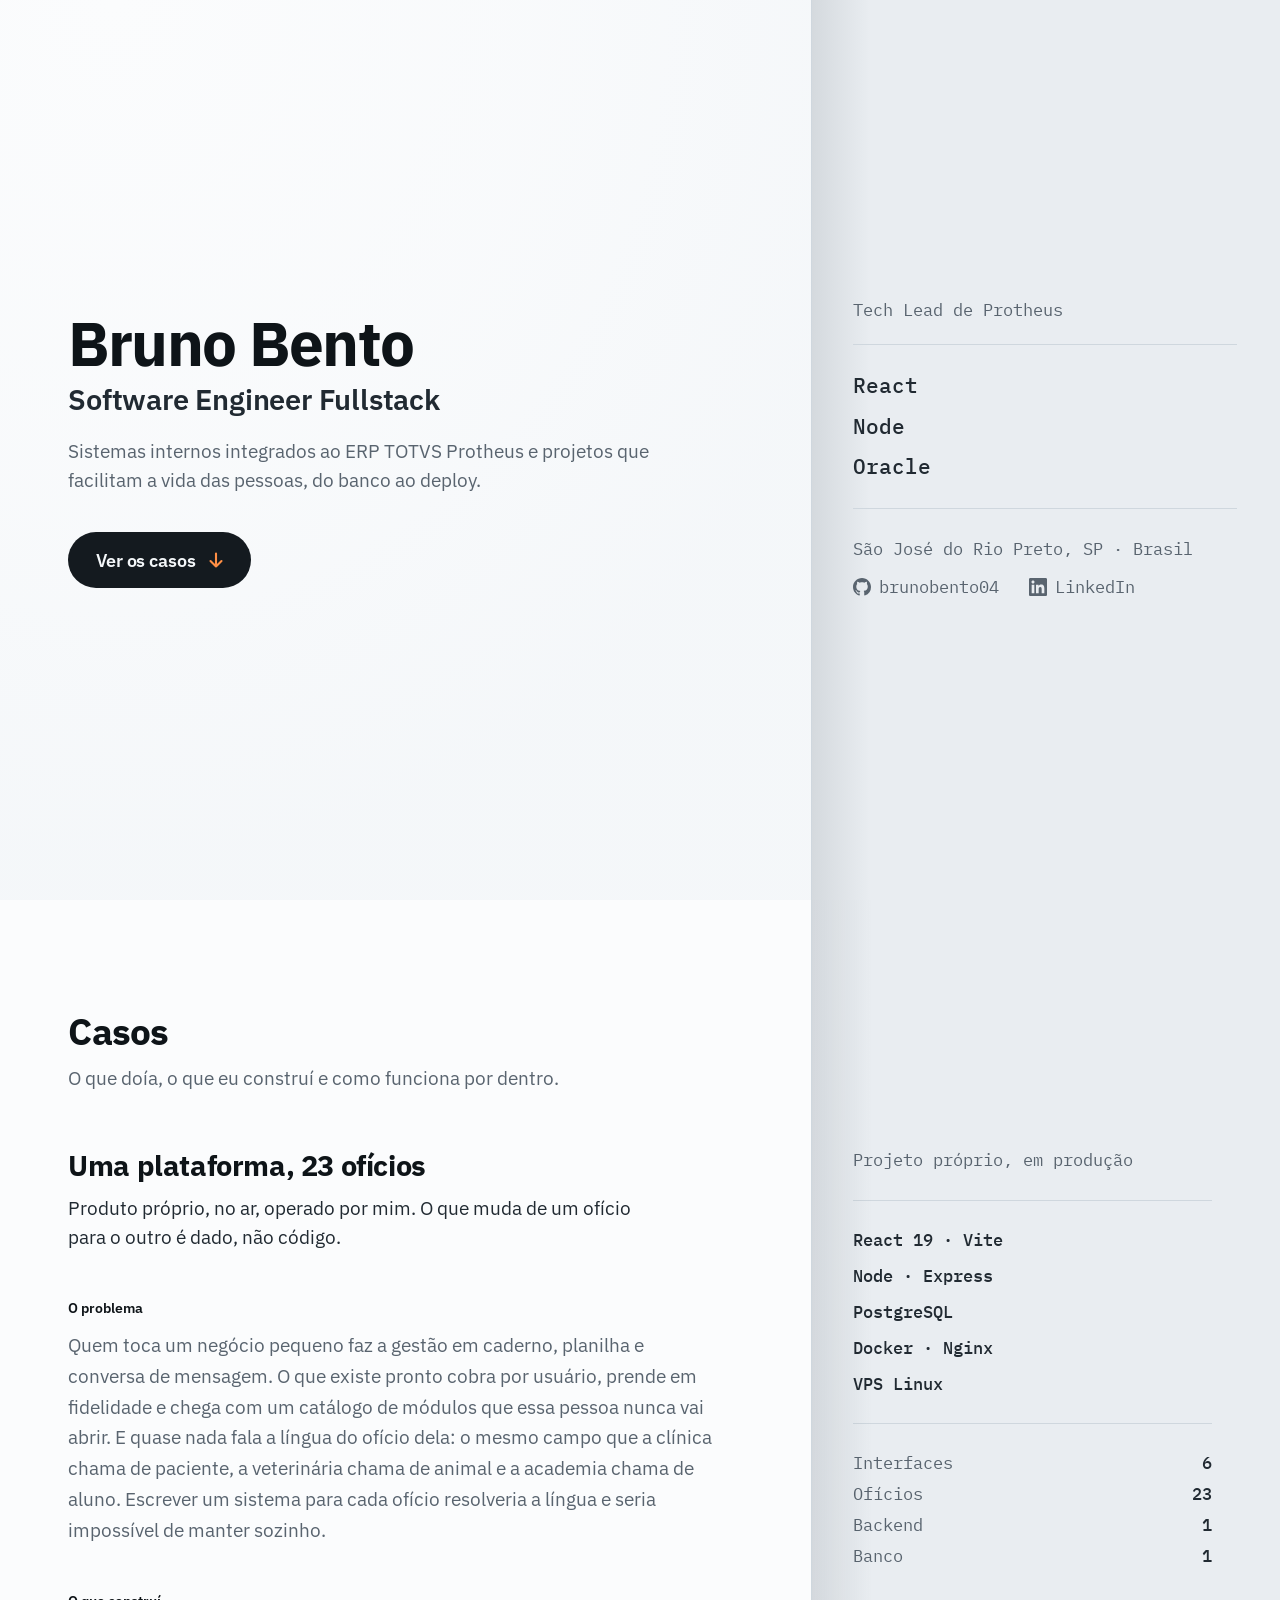
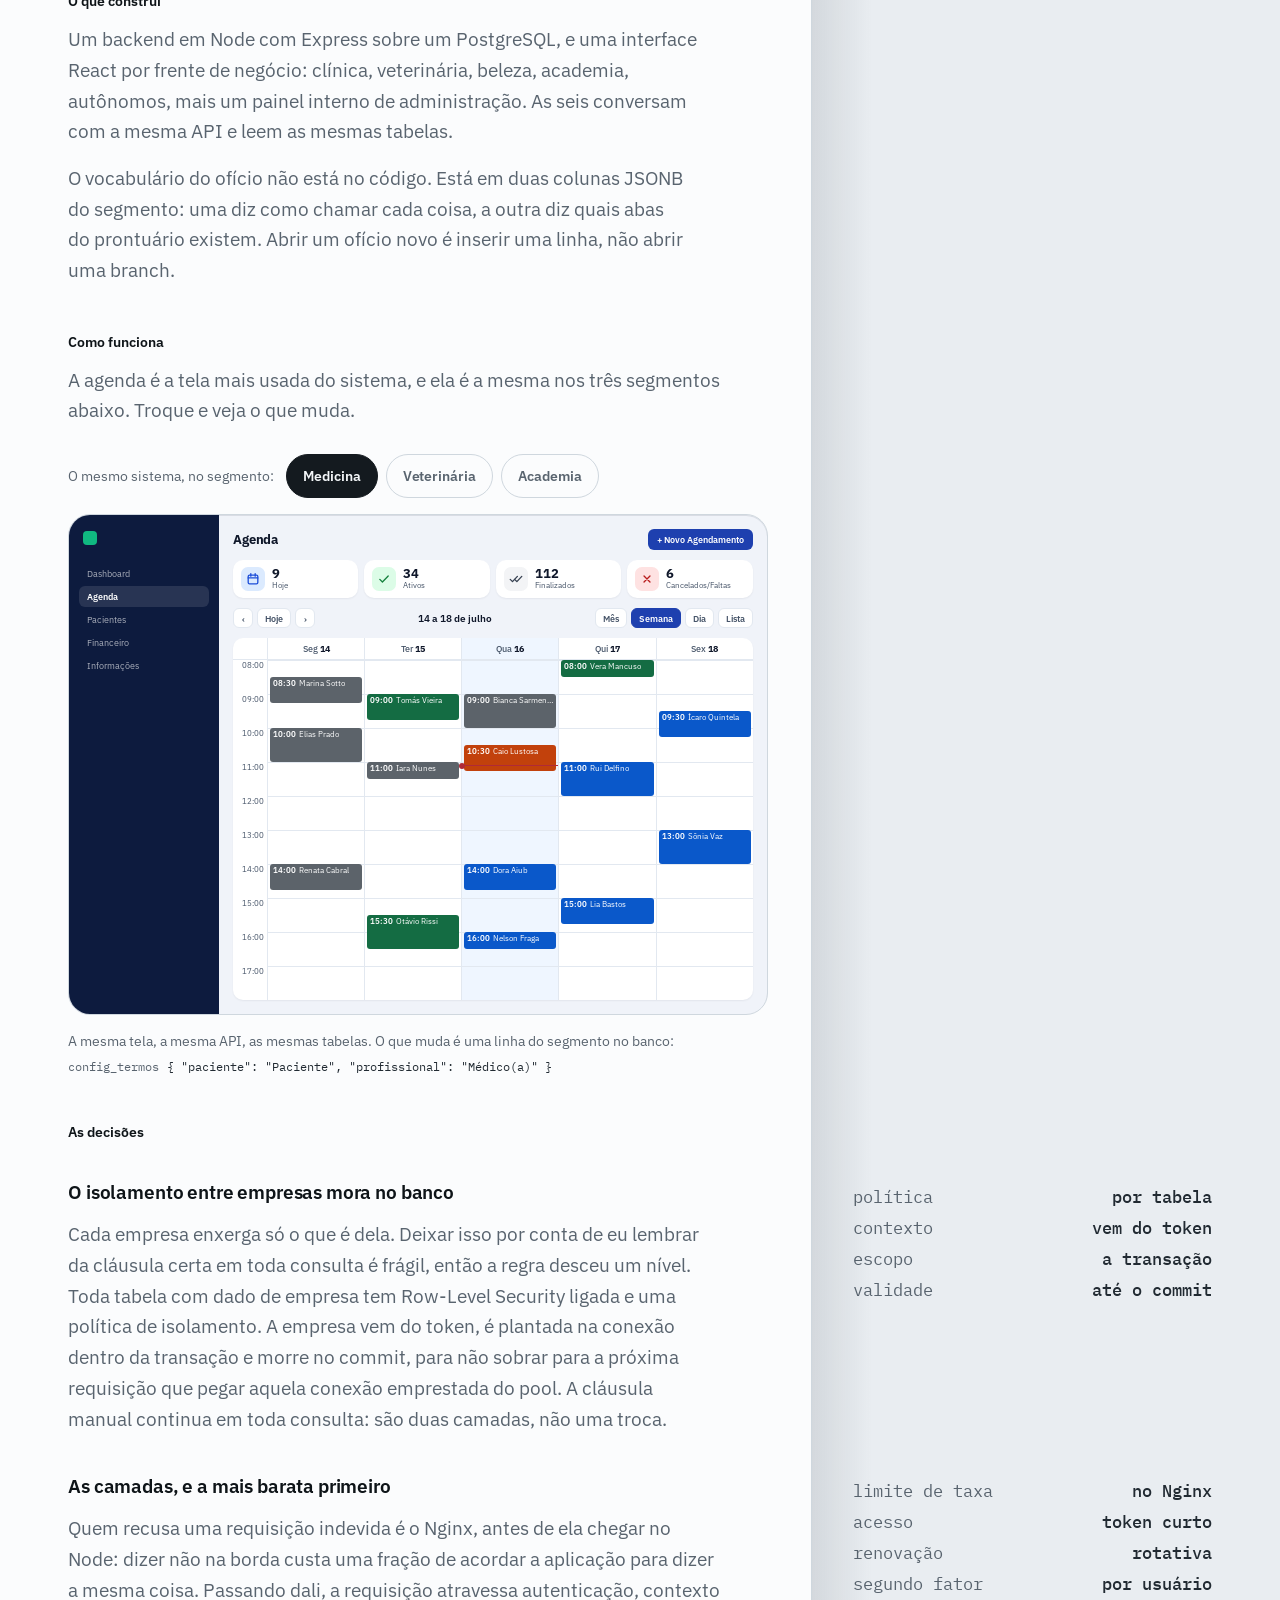
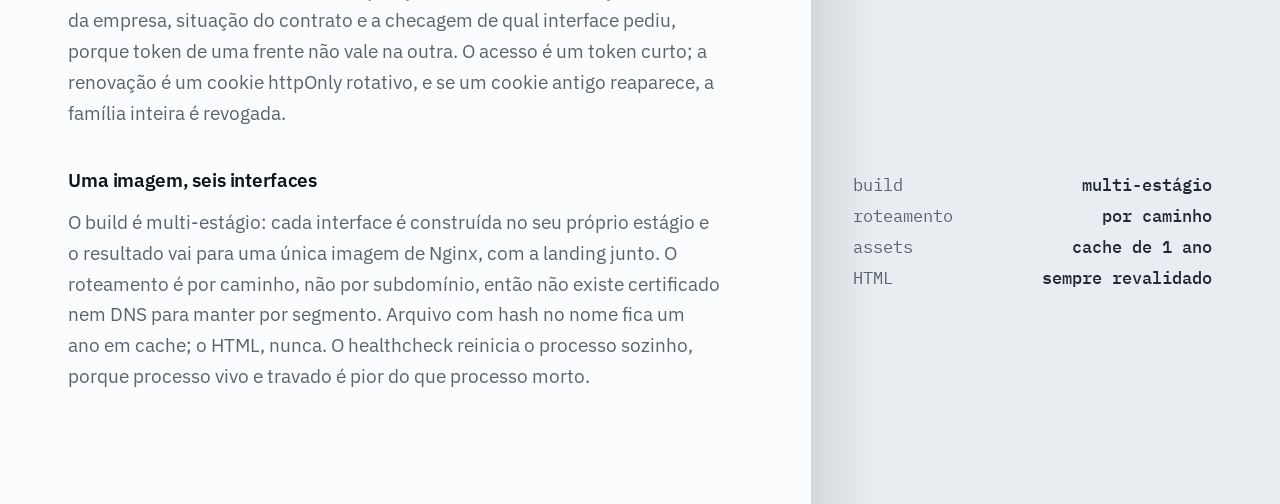
==== commit 7ee4198c: "v3" ====
--- a/index.html
+++ b/index.html
@@ -115,13 +115,262 @@
   </section>
 
   <!--
-    Proximas secoes (proxima iteracao): Sobre, Stack por niveis, Casos, Contato.
-    Os alvos existem hoje so para a ancora do hero resolver. Sem conteudo e sem
-    altura: a pagina, por enquanto, e exatamente o hero.
+    Sobre e Stack ainda sao alvos vazios, so para as ancoras resolverem.
   -->
   <section class="section" id="sobre"></section>
   <section class="section" id="stack"></section>
-  <section class="section" id="casos"></section>
+
+  <!-- ===================================================================
+       CASOS . a mesma peca do hero, continuada
+       A costura segue caindo em 63,33%. Esquerda = humano/sans: a prosa e o
+       produto. Direita = maquina/mono: a ficha, terse, so dado.
+       Todo bloco aqui dentro usa a MESMA grade (.split), entao a junta
+       atravessa a secao inteira sem emenda, e vai atravessar os proximos
+       casos tambem. Abaixo de 900px a junta deita, como no hero.
+
+       Arquitetura para os proximos casos: duplicar <article class="caso">.
+       O rebaixo, a costura e o alinhamento sao da secao, nao do caso.
+       =================================================================== -->
+  <section class="section casos" id="casos" aria-labelledby="casos-titulo">
+
+    <div class="split">
+      <div class="split__human casos__head">
+        <h2 class="casos__title" id="casos-titulo">Casos</h2>
+        <p class="casos__lead">O que doía, o que eu construí e como funciona por dentro.</p>
+      </div>
+    </div>
+
+    <article class="caso" id="caso-plataforma" aria-labelledby="caso-plataforma-titulo">
+
+      <div class="split">
+
+        <div class="split__human caso__human">
+          <h3 class="caso__title" id="caso-plataforma-titulo">Uma plataforma, 23 ofícios</h3>
+          <p class="caso__lead">Produto próprio, no ar, operado por mim. O que muda de um ofício para o outro é dado, não código.</p>
+
+          <h4 class="caso__label">O problema</h4>
+          <p class="caso__p">Quem toca um negócio pequeno faz a gestão em caderno, planilha e conversa de mensagem. O que existe pronto cobra por usuário, prende em fidelidade e chega com um catálogo de módulos que essa pessoa nunca vai abrir. E quase nada fala a língua do ofício dela: o mesmo campo que a clínica chama de paciente, a veterinária chama de animal e a academia chama de aluno. Escrever um sistema para cada ofício resolveria a língua e seria impossível de manter sozinho.</p>
+
+          <h4 class="caso__label">O que construí</h4>
+          <p class="caso__p">Um backend em Node com Express sobre um PostgreSQL, e uma interface React por frente de negócio: clínica, veterinária, beleza, academia, autônomos, mais um painel interno de administração. As seis conversam com a mesma API e leem as mesmas tabelas.</p>
+          <p class="caso__p">O vocabulário do ofício não está no código. Está em duas colunas JSONB do segmento: uma diz como chamar cada coisa, a outra diz quais abas do prontuário existem. Abrir um ofício novo é inserir uma linha, não abrir uma branch.</p>
+
+          <h4 class="caso__label">Como funciona</h4>
+          <p class="caso__p">A agenda é a tela mais usada do sistema, e ela é a mesma nos três segmentos abaixo. Troque e veja o que muda.</p>
+
+          <!-- O especime. A chapa tem uma janela, e atras dela uma tela acesa.
+               O controle e da chapa (linguagem do portfolio: aco, sans, pastilha).
+               O que esta dentro da moldura e do produto: cor, escala e raios sao
+               os tokens dele, nao os meus. Ver o bloco 12 do styles.css. -->
+          <figure class="spec">
+
+            <div class="spec__ctrl">
+              <p class="spec__ctrl-label" id="spec-seg-label">O mesmo sistema, no segmento:</p>
+              <div class="spec__segs" role="group" aria-labelledby="spec-seg-label">
+                <button type="button" class="spec__seg is-active" aria-pressed="true" data-seg="medicina">Medicina</button>
+                <button type="button" class="spec__seg" aria-pressed="false" data-seg="veterinaria">Veterinária</button>
+                <button type="button" class="spec__seg" aria-pressed="false" data-seg="academia">Academia</button>
+              </div>
+            </div>
+
+            <p class="sr-only">A tela recriada mostra a agenda semanal do sistema: uma barra lateral de navegação, quatro indicadores do dia, os controles de período e uma grade de segunda a sexta com os atendimentos posicionados por horário e coloridos por situação.</p>
+
+            <div class="spec__screen" aria-hidden="true">
+
+              <div class="spec__rail">
+                <span class="spec__mark"></span>
+                <ul class="spec__nav">
+                  <li>Dashboard</li>
+                  <li class="is-active">Agenda</li>
+                  <li data-term="pacientes">Pacientes</li>
+                  <li>Financeiro</li>
+                  <li>Informações</li>
+                </ul>
+              </div>
+
+              <div class="spec__main">
+
+                <div class="spec__head">
+                  <p class="spec__h">Agenda</p>
+                  <span class="spec__btn">+ Novo Agendamento</span>
+                </div>
+
+                <div class="spec__kpis">
+                  <div class="spec__kpi">
+                    <span class="spec__kpi-icon" data-tone="azul">
+                      <svg viewBox="0 0 16 16" width="14" height="14" fill="none" stroke="currentColor" stroke-width="1.5" stroke-linecap="round" stroke-linejoin="round" focusable="false"><rect x="2.5" y="3.5" width="11" height="10" rx="1.5"/><path d="M5.5 1.8v3M10.5 1.8v3M2.5 6.8h11"/></svg>
+                    </span>
+                    <span class="spec__kpi-txt"><b>9</b><i>Hoje</i></span>
+                  </div>
+                  <div class="spec__kpi">
+                    <span class="spec__kpi-icon" data-tone="verde">
+                      <svg viewBox="0 0 16 16" width="14" height="14" fill="none" stroke="currentColor" stroke-width="1.5" stroke-linecap="round" stroke-linejoin="round" focusable="false"><path d="M3.2 8.4 6.2 11.4 12.8 4.6"/></svg>
+                    </span>
+                    <span class="spec__kpi-txt"><b>34</b><i>Ativos</i></span>
+                  </div>
+                  <div class="spec__kpi">
+                    <span class="spec__kpi-icon" data-tone="cinza">
+                      <svg viewBox="0 0 16 16" width="14" height="14" fill="none" stroke="currentColor" stroke-width="1.5" stroke-linecap="round" stroke-linejoin="round" focusable="false"><path d="M1.4 8.4 4 11 9.6 5"/><path d="M6.4 8.4 9 11 14.6 5"/></svg>
+                    </span>
+                    <span class="spec__kpi-txt"><b>112</b><i>Finalizados</i></span>
+                  </div>
+                  <div class="spec__kpi">
+                    <span class="spec__kpi-icon" data-tone="vermelho">
+                      <svg viewBox="0 0 16 16" width="14" height="14" fill="none" stroke="currentColor" stroke-width="1.5" stroke-linecap="round" stroke-linejoin="round" focusable="false"><path d="M4.6 4.6 11.4 11.4M11.4 4.6 4.6 11.4"/></svg>
+                    </span>
+                    <span class="spec__kpi-txt"><b>6</b><i>Cancelados/Faltas</i></span>
+                  </div>
+                </div>
+
+                <div class="spec__bar">
+                  <span class="spec__pill spec__pill--icon">‹</span>
+                  <span class="spec__pill">Hoje</span>
+                  <span class="spec__pill spec__pill--icon">›</span>
+                  <p class="spec__range">14 a 18 de julho</p>
+                  <span class="spec__views">
+                    <span class="spec__pill">Mês</span>
+                    <span class="spec__pill is-active">Semana</span>
+                    <span class="spec__pill">Dia</span>
+                    <span class="spec__pill">Lista</span>
+                  </span>
+                </div>
+
+                <!-- A grade. --i = horas desde as 08:00, --d = duracao em horas.
+                     A coluna 3 e hoje: e onde mora o indicador de agora. -->
+                <div class="spec__cal">
+                  <span class="spec__corner"></span>
+                  <span class="spec__dh" data-d="1">Seg <b>14</b></span>
+                  <span class="spec__dh" data-d="2">Ter <b>15</b></span>
+                  <span class="spec__dh is-today" data-d="3">Qua <b>16</b></span>
+                  <span class="spec__dh" data-d="4">Qui <b>17</b></span>
+                  <span class="spec__dh" data-d="5">Sex <b>18</b></span>
+
+                  <div class="spec__times">
+                    <span>08:00</span><span>09:00</span><span>10:00</span><span>11:00</span><span>12:00</span>
+                    <span>13:00</span><span>14:00</span><span>15:00</span><span>16:00</span><span>17:00</span>
+                  </div>
+
+                  <div class="spec__day" data-d="1">
+                    <span class="spec__ev" data-s="finalizado" style="--i:.5;--d:.75"><b>08:30</b><span data-nome>Marina Sotto</span></span>
+                    <span class="spec__ev" data-s="finalizado" style="--i:2;--d:1"><b>10:00</b><span data-nome>Elias Prado</span></span>
+                    <span class="spec__ev" data-s="finalizado" style="--i:6;--d:.75"><b>14:00</b><span data-nome>Renata Cabral</span></span>
+                  </div>
+
+                  <div class="spec__day" data-d="2">
+                    <span class="spec__ev" data-s="confirmado" style="--i:1;--d:.75"><b>09:00</b><span data-nome>Tomás Vieira</span></span>
+                    <span class="spec__ev" data-s="faltou" style="--i:3;--d:.5"><b>11:00</b><span data-nome>Iara Nunes</span></span>
+                    <span class="spec__ev" data-s="confirmado" style="--i:7.5;--d:1"><b>15:30</b><span data-nome>Otávio Rissi</span></span>
+                  </div>
+
+                  <div class="spec__day is-today" data-d="3">
+                    <span class="spec__ev" data-s="finalizado" style="--i:1;--d:1"><b>09:00</b><span data-nome>Bianca Sarmento</span></span>
+                    <span class="spec__ev" data-s="em_atendimento" style="--i:2.5;--d:.75"><b>10:30</b><span data-nome>Caio Lustosa</span></span>
+                    <span class="spec__ev" data-s="agendado" style="--i:6;--d:.75"><b>14:00</b><span data-nome>Dora Aiub</span></span>
+                    <span class="spec__ev" data-s="agendado" style="--i:8;--d:.5"><b>16:00</b><span data-nome>Nelson Fraga</span></span>
+                    <span class="spec__now" style="--i:3.083"></span>
+                  </div>
+
+                  <div class="spec__day" data-d="4">
+                    <span class="spec__ev" data-s="confirmado" style="--i:0;--d:.5"><b>08:00</b><span data-nome>Vera Mancuso</span></span>
+                    <span class="spec__ev" data-s="agendado" style="--i:3;--d:1"><b>11:00</b><span data-nome>Rui Delfino</span></span>
+                    <span class="spec__ev" data-s="agendado" style="--i:7;--d:.75"><b>15:00</b><span data-nome>Lia Bastos</span></span>
+                  </div>
+
+                  <div class="spec__day" data-d="5">
+                    <span class="spec__ev" data-s="agendado" style="--i:1.5;--d:.75"><b>09:30</b><span data-nome>Ícaro Quintela</span></span>
+                    <span class="spec__ev" data-s="agendado" style="--i:5;--d:1"><b>13:00</b><span data-nome>Sônia Vaz</span></span>
+                  </div>
+                </div>
+
+              </div>
+            </div>
+
+            <figcaption class="spec__cap">
+              <p>A mesma tela, a mesma API, as mesmas tabelas. O que muda é uma linha do segmento no banco:</p>
+              <p class="spec__termos"><code>config_termos</code> <b data-json aria-live="polite">{ "paciente": "Paciente", "profissional": "Médico(a)" }</b></p>
+            </figcaption>
+
+          </figure>
+        </div>
+
+        <aside class="split__machine caso__machine">
+          <div class="ficha">
+            <p class="ficha__lead">Projeto próprio, em produção</p>
+
+            <ul class="ficha__stack">
+              <li>React 19 · Vite</li>
+              <li>Node · Express</li>
+              <li>PostgreSQL</li>
+              <li>Docker · Nginx</li>
+              <li>VPS Linux</li>
+            </ul>
+
+            <dl class="ficha__facts">
+              <div class="ficha__fact"><dt>Interfaces</dt><dd>6</dd></div>
+              <div class="ficha__fact"><dt>Ofícios</dt><dd>23</dd></div>
+              <div class="ficha__fact"><dt>Backend</dt><dd>1</dd></div>
+              <div class="ficha__fact"><dt>Banco</dt><dd>1</dd></div>
+            </dl>
+          </div>
+        </aside>
+
+      </div>
+
+      <div class="split">
+        <div class="split__human">
+          <h4 class="caso__label">As decisões</h4>
+        </div>
+      </div>
+
+      <div class="split dec">
+        <div class="split__human dec__human">
+          <h5 class="dec__title">O isolamento entre empresas mora no banco</h5>
+          <p class="caso__p">Cada empresa enxerga só o que é dela. Deixar isso por conta de eu lembrar da cláusula certa em toda consulta é frágil, então a regra desceu um nível. Toda tabela com dado de empresa tem Row-Level Security ligada e uma política de isolamento. A empresa vem do token, é plantada na conexão dentro da transação e morre no commit, para não sobrar para a próxima requisição que pegar aquela conexão emprestada do pool. A cláusula manual continua em toda consulta: são duas camadas, não uma troca.</p>
+        </div>
+        <div class="split__machine dec__machine">
+          <dl class="ficha__facts">
+            <div class="ficha__fact"><dt>política</dt><dd>por tabela</dd></div>
+            <div class="ficha__fact"><dt>contexto</dt><dd>vem do token</dd></div>
+            <div class="ficha__fact"><dt>escopo</dt><dd>a transação</dd></div>
+            <div class="ficha__fact"><dt>validade</dt><dd>até o commit</dd></div>
+          </dl>
+        </div>
+      </div>
+
+      <div class="split dec">
+        <div class="split__human dec__human">
+          <h5 class="dec__title">As camadas, e a mais barata primeiro</h5>
+          <p class="caso__p">Quem recusa uma requisição indevida é o Nginx, antes de ela chegar no Node: dizer não na borda custa uma fração de acordar a aplicação para dizer a mesma coisa. Passando dali, a requisição atravessa autenticação, contexto da empresa, situação do contrato e a checagem de qual interface pediu, porque token de uma frente não vale na outra. O acesso é um token curto; a renovação é um cookie httpOnly rotativo, e se um cookie antigo reaparece, a família inteira é revogada.</p>
+        </div>
+        <div class="split__machine dec__machine">
+          <dl class="ficha__facts">
+            <div class="ficha__fact"><dt>limite de taxa</dt><dd>no Nginx</dd></div>
+            <div class="ficha__fact"><dt>acesso</dt><dd>token curto</dd></div>
+            <div class="ficha__fact"><dt>renovação</dt><dd>rotativa</dd></div>
+            <div class="ficha__fact"><dt>segundo fator</dt><dd>por usuário</dd></div>
+          </dl>
+        </div>
+      </div>
+
+      <div class="split dec">
+        <div class="split__human dec__human">
+          <h5 class="dec__title">Uma imagem, seis interfaces</h5>
+          <p class="caso__p">O build é multi-estágio: cada interface é construída no seu próprio estágio e o resultado vai para uma única imagem de Nginx, com a landing junto. O roteamento é por caminho, não por subdomínio, então não existe certificado nem DNS para manter por segmento. Arquivo com hash no nome fica um ano em cache; o HTML, nunca. O healthcheck reinicia o processo sozinho, porque processo vivo e travado é pior do que processo morto.</p>
+        </div>
+        <div class="split__machine dec__machine">
+          <dl class="ficha__facts">
+            <div class="ficha__fact"><dt>build</dt><dd>multi-estágio</dd></div>
+            <div class="ficha__fact"><dt>roteamento</dt><dd>por caminho</dd></div>
+            <div class="ficha__fact"><dt>assets</dt><dd>cache de 1 ano</dd></div>
+            <div class="ficha__fact"><dt>HTML</dt><dd>sempre revalidado</dd></div>
+          </dl>
+        </div>
+      </div>
+
+    </article>
+
+  </section>
+
   <section class="section" id="contato"></section>
 
 </main>
--- a/styles.css
+++ b/styles.css
@@ -13,8 +13,12 @@
      5. Lado humano (sans)
      6. A junta: costura e solda
      7. Lado maquina (mono)
-     8. Movimento
-     9. Reduced motion
+     8. Movimento do hero
+     9. Casos: a junta continua
+    10. Caso: prosa (humano) e ficha (maquina)
+    11. Decisoes
+    12. O especime: a tela do produto, embutida na chapa
+    13. Reduced motion
    ========================================================================== */
 
 
@@ -81,6 +85,19 @@
   --recess-w: clamp(1.75rem,  4.667vw, 4.5rem);   /* 56 @1200 */
   --sheet-max: clamp(17.5rem, 30vw,    26.25rem); /* 360 @1200 */
 
+  /* Respiro entre secoes. Maior que --pad-y: o hero e uma peca inteira, uma
+     secao de leitura precisa de mais ar em volta. */
+  --pad-section: clamp(3rem, 9vw, 7rem);          /* 108 @1200 */
+
+  /* Onde a costura cai. O hero resolve isso pela grade (63.33fr / 36.67fr);
+     daqui pra baixo as secoes precisam do numero para desenhar a costura na
+     mesma coluna. Um valor so, duas leituras: se mudar, muda em toda a pagina. */
+  --seam-x: 63.33%;
+
+  /* Medida da coluna humana. A tela de 1200 nao encosta nisso (a coluna da
+     760 - 64 - 40 = 656); o teto existe para 1600px+ nao esticar a linha. */
+  --case-max: 48rem;   /* 768 */
+
   /* Raio: a pastilha e pill (rx = h/2, como no banner). O raio da chapa fica
      registrado para as superficies das proximas secoes. */
   --r-pill:  999px;
@@ -156,7 +173,9 @@
   -webkit-font-smoothing: antialiased;
 }
 
-h1, h2, p, ul { margin: 0; }
+/* Zera a margem de tudo que a pagina usa. Ritmo vertical aqui e sempre
+   declarado, nunca herdado do navegador. */
+h1, h2, h3, h4, h5, p, ul, dl, dd, figure { margin: 0; }
 ul { padding: 0; list-style: none; }
 
 a { color: inherit; }
@@ -517,9 +536,739 @@
 .type-pending .arc { animation-play-state: paused; }
 
 
-/* ── 9. Reduced motion ────────────────────────────────────────────────────────
+/* ── 9. Casos: a junta continua ───────────────────────────────────────────────
+   O hero soldou a costura. Daqui pra baixo ela e a espinha da pagina: mesma
+   razao 63,33/36,67, mesma coluna, mesmas duas superficies. Esquerda = humano
+   (sans, a prosa e o produto). Direita = maquina (mono, a ficha, so dado).
+
+   Quem desenha a costura e o rebaixo e a SECAO, nao o caso. Por isso a junta
+   atravessa a secao inteira sem emenda, e o proximo caso entra sem tocar em
+   nada disto. Todo bloco interno usa a mesma grade (.split), entao tudo cai
+   na mesma coluna de graca.
+
+   Abaixo de 900px a junta deita, exatamente como no hero: o painel maquina
+   desce para baixo do humano, com a costura na aresta de ataque dele. */
+
+.casos {
+  position: relative;
+  padding-block: var(--pad-section);
+  background-color: var(--surface-human);
+  /* A secao ja tem --pad-section de ar em cima. A folga que .section reserva
+     e para alvo sem padding proprio; aqui ela so empilharia. O CTA do hero
+     aterrissa exatamente no ar que foi desenhado. */
+  scroll-margin-top: 0;
+}
+
+.split { position: relative; }
+
+.split__human,
+.split__machine { padding-inline: var(--pad-x); }
+
+/* Mobile: cada painel carrega a propria superficie, como no hero. */
+@media (max-width: 899.98px) {
+  .split__machine {
+    margin-top: clamp(1.5rem, 4vw, 2rem);
+    padding-block: clamp(1.25rem, 4vw, 1.75rem);
+    border-top: 1.5px solid var(--seam);
+    background-color: var(--surface-machine);
+    background-image: linear-gradient(180deg, var(--recess-1), var(--recess-2) var(--recess-w));
+  }
+}
+
+@media (min-width: 900px) {
+  /* As duas superficies numa declaracao so. A costura e o rebaixo vem por cima,
+     em pseudo-elementos, para o fio ficar crispo em qualquer zoom (gradiente
+     com parada de 1.5px borra). */
+  .casos {
+    background-image: linear-gradient(90deg,
+      var(--surface-human)   0 var(--seam-x),
+      var(--surface-machine) var(--seam-x) 100%);
+  }
+
+  .casos::before,
+  .casos::after {
+    content: "";
+    position: absolute;
+    top: 0;
+    bottom: 0;
+    pointer-events: none;
+  }
+
+  .casos::before {          /* a costura */
+    left: var(--seam-x);
+    width: 1.5px;
+    background: var(--seam);
+  }
+
+  .casos::after {           /* o rebaixo, logo depois dela */
+    left: calc(var(--seam-x) + 1.5px);
+    width: var(--recess-w);
+    background: linear-gradient(90deg, var(--recess-1), var(--recess-2));
+  }
+
+  .split {
+    display: grid;
+    /* minmax(0, Xfr) trava a razao exata: e onde a costura tem que cair.
+       Sem align-items: o painel maquina precisa esticar para a ficha grudar. */
+    grid-template-columns: minmax(0, 63.33fr) minmax(0, 36.67fr);
+  }
+
+  .split__human   { padding-right: var(--pad-seam); }
+  .split__machine { padding-inline: var(--pad-seam) var(--pad-x); }
+}
+
+/* Teto de medida da coluna humana. :where() zera a especificidade, entao as
+   regras por elemento mais abaixo mandam sem briga de seletor. */
+:where(.casos__head, .caso__human, .dec__human) > * { max-width: var(--case-max); }
+
+.casos__title {
+  font-size: var(--fs-h2);
+  font-weight: 700;
+  line-height: 1.05;
+  letter-spacing: -.02em;
+  color: var(--ink-strong);
+  text-wrap: balance;
+}
+
+.casos__lead {
+  margin-top: clamp(.5rem, 1vw, .875rem);
+  max-width: 32em;
+  font-size: var(--fs-body);
+  line-height: 1.5;
+  color: var(--ink-muted);
+  text-wrap: pretty;
+}
+
+
+/* ── 10. Caso: prosa (humano) e ficha (maquina) ───────────────────────────── */
+
+.caso { margin-top: clamp(2rem, 5vw, 3.5rem); }
+
+/* Dois casos sao duas chapas topo a topo: a junta perpendicular. */
+.caso + .caso {
+  margin-top: var(--pad-section);
+  padding-top: var(--pad-section);
+  border-top: 1.5px solid var(--seam);
+}
+
+.caso__title {
+  font-size: var(--fs-h3);
+  font-weight: 700;
+  line-height: 1.15;
+  letter-spacing: -.014em;
+  color: var(--ink-strong);
+  text-wrap: balance;
+}
+
+/* O lead e afirmacao, nao legenda: tinta cheia. */
+.caso__lead {
+  margin-top: clamp(.5rem, 1vw, .75rem);
+  max-width: 30em;
+  font-size: var(--fs-body);
+  line-height: 1.5;
+  color: var(--ink);
+  text-wrap: pretty;
+}
+
+/* Os batimentos do caso. Sans, minusculo, sem caixa alta e sem tracking: sao
+   estrutura, nao enfeite. */
+.caso__label {
+  margin-top: clamp(2rem, 4vw, 3rem);
+  font-size: clamp(.875rem, 1.083vw, .9375rem);   /* 13 @1200 */
+  font-weight: 600;
+  line-height: 1.2;
+  color: var(--ink-strong);
+}
+
+.caso__p {
+  margin-top: clamp(.625rem, 1.25vw, .875rem);
+  max-width: 34em;          /* ~68ch: dentro da medida de leitura */
+  font-size: var(--fs-body);
+  line-height: 1.6;
+  color: var(--ink-muted);
+  text-wrap: pretty;
+}
+
+.caso__p + .caso__p { margin-top: clamp(.75rem, 1.5vw, 1rem); }
+
+.caso__machine,
+.dec__machine { font-family: var(--font-mono); }
+
+@media (min-width: 900px) {
+  /* A ficha acompanha a leitura: ela e a especificacao do que esta a esquerda,
+     entao anda junto ate o caso acabar. */
+  .ficha {
+    position: sticky;
+    top: var(--pad-y);
+    max-width: var(--sheet-max);
+  }
+}
+
+/* Regra da coluna maquina: nenhuma linha passa de ~32 caracteres. E o que
+   cabe em 900px (252px de coluna a 12,4px de mono). Se nao couber em 32,
+   nao e ficha, e prosa: volta pro lado esquerdo. */
+.ficha__lead {
+  font-size: var(--fs-mono-sm);
+  line-height: 1.35;
+  color: var(--ink-muted);
+}
+
+.ficha__stack {
+  display: flex;
+  flex-wrap: wrap;
+  gap: .5rem clamp(1.25rem, 6vw, 2rem);
+  font-size: var(--fs-mono-sm);
+  font-weight: 500;
+  line-height: 1.3;
+  color: var(--ink);
+}
+
+.ficha__facts {
+  display: grid;
+  gap: clamp(.375rem, .75vw, .5rem);
+  margin: 0;
+  font-size: var(--fs-mono-sm);
+  line-height: 1.35;
+}
+
+/* Os fios agrupam, um por grupo, nunca um por linha. Igual a ficha do hero. */
+.ficha__lead + .ficha__stack,
+.ficha__stack + .ficha__facts {
+  margin-top: clamp(.875rem, 2.333vw, 1.75rem);
+  padding-top: clamp(.875rem, 2.333vw, 1.75rem);
+  border-top: 1px solid var(--rule);
+}
+
+.ficha__fact {
+  display: grid;
+  grid-template-columns: auto 1fr;
+  gap: .75rem;
+  align-items: baseline;
+}
+
+.ficha__fact dt { color: var(--ink-muted); }
+
+.ficha__fact dd {
+  margin: 0;
+  color: var(--ink);
+  font-weight: 500;
+  text-align: right;
+}
+
+@media (min-width: 900px) {
+  .ficha__stack {
+    display: grid;
+    gap: clamp(.5rem, 1.167vw, .875rem);
+  }
+}
+
+
+/* ── 11. Decisoes ─────────────────────────────────────────────────────────────
+   Uma afirmacao a esquerda, a ficha dela a direita. A costura no meio e a
+   mesma da secao: a frase e o dado sao as duas faces da mesma peca. */
+
+.dec { margin-top: clamp(1.75rem, 3.5vw, 2.5rem); }
+
+.dec__title {
+  max-width: 26em;
+  font-size: var(--fs-body);
+  font-weight: 600;
+  line-height: 1.3;
+  letter-spacing: -.008em;
+  color: var(--ink-strong);
+  text-wrap: balance;
+}
+
+/* Alinha o topo da ficha com a altura de x do titulo ao lado. */
+.dec__machine .ficha__facts { margin-top: clamp(.25rem, .5vw, .375rem); }
+
+
+/* ── 12. O especime: a tela do produto, embutida na chapa ────────────────────
+   A chapa tem uma janela recortada, e atras dela uma tela acesa.
+
+   Dentro da moldura vale a identidade DO PRODUTO, nao a do portfolio: os
+   tokens --p-* abaixo sao os dele, escopados aqui dentro. Eles NAO reagem a
+   prefers-color-scheme de proposito. O produto e um sistema de tema claro; uma
+   tela acesa embutida numa chapa escura e mais honesta do que um produto que
+   troca de cor porque o portfolio trocou. O ambar do portfolio nao entra aqui:
+   a cor desta secao e a do produto, e e a unica ousadia cromatica dela.
+
+   Duas licencas, ambas deliberadas:
+   1. Os tons de situacao vem um degrau mais escuros que os do produto (que
+      herda o default do calendario: branco sobre fundo claro demais). O
+      especime tem que passar AA como o resto da pagina. Todos ficam >= 5:1
+      contra o branco.
+   2. A tipografia e a da pagina. Carregar a familia do produto so para o
+      especime custaria duas fontes a mais numa pagina que tem duas.
+
+   A largura de referencia e a da FIGURA, nao a da janela: por isso @container.
+   A grade cai de 5 para 3 dias sem perguntar nada ao viewport. */
+
+.spec {
+  margin: clamp(1.25rem, 2.5vw, 1.75rem) 0 0;
+  container-type: inline-size;
+}
+
+/* O controle e da chapa, nao do produto: fica fora da moldura, em sans e aco. */
+.spec__ctrl {
+  display: flex;
+  flex-wrap: wrap;
+  align-items: center;
+  gap: .5rem .75rem;
+  margin-bottom: clamp(.75rem, 1.5vw, 1rem);
+}
+
+.spec__ctrl-label {
+  font-size: clamp(.8125rem, 1.083vw, .9375rem);
+  color: var(--ink-muted);
+}
+
+.spec__segs {
+  display: flex;
+  flex-wrap: wrap;
+  gap: .5rem;
+}
+
+.spec__seg {
+  display: inline-flex;
+  align-items: center;
+  justify-content: center;
+  min-height: 2.75rem;      /* 44: o mesmo piso de alvo do CTA do hero */
+  padding-inline: clamp(.75rem, 1.25vw, 1rem);
+  border: 1px solid var(--rule);
+  border-radius: var(--r-pill);
+  background: transparent;
+  color: var(--ink-muted);
+  font-family: inherit;
+  font-size: clamp(.8125rem, 1.083vw, .9375rem);
+  font-weight: 600;
+  letter-spacing: -.004em;
+  cursor: pointer;
+  transition: color var(--t-fast) ease,
+              border-color var(--t-fast) ease,
+              background-color var(--t-fast) ease,
+              transform var(--t-fast) var(--ease-out);
+}
+
+@media (hover: hover) and (pointer: fine) {
+  .spec__seg:hover {
+    color: var(--ink-strong);
+    border-color: var(--ink-muted);
+  }
+}
+
+.spec__seg:active { transform: scale(.97); }
+
+/* A pastilha ativa e a mesma pastilha do CTA. Nenhuma cor nova entrou. */
+.spec__seg.is-active {
+  border-color: var(--cta-bg);
+  background: var(--cta-bg);
+  color: var(--cta-fg);
+}
+
+.spec__screen {
+  /* superficies e tinta do produto */
+  --p-bg:           #f0f3f9;
+  --p-surface:      #ffffff;
+  --p-border:       #e2e8f0;
+  --p-text:         #0f172a;
+  --p-text-2:       #475569;
+  --p-primary:      #1e40af;
+  --p-primary-soft: #eff6ff;
+  --p-rail:         #0d1b3e;
+  --p-rail-accent:  #10b981;
+  --p-rail-text:    rgba(255, 255, 255, .65);
+  --p-rail-active:  rgba(255, 255, 255, .11);
+  --p-r-sm: 6px;
+  --p-r-md: 10px;
+  --p-slot: 34px;           /* uma hora de grade */
+
+  /* as situacoes do agendamento */
+  --p-agendado:    #0a58ca;
+  --p-confirmado:  #146c43;
+  --p-atendimento: #c2410c;
+  --p-finalizado:  #5c636a;
+  --p-cancelado:   #b02a37;
+
+  display: grid;
+  grid-template-rows: auto 1fr;
+  overflow: clip;
+  border: 1px solid var(--seam);
+  border-radius: var(--r-plate);
+  background: var(--p-bg);
+  color: var(--p-text);
+  /* recortada, nao colada por cima: um fio de sombra na aresta de cima e
+     nenhuma sombra solta por fora. A chapa nao flutua. */
+  box-shadow: inset 0 1px 0 rgba(15, 23, 42, .10);
+}
+
+.spec__rail {
+  display: flex;
+  align-items: center;
+  gap: 10px;
+  padding: 8px 10px;
+  background: var(--p-rail);
+  color: var(--p-rail-text);
+}
+
+.spec__mark {
+  flex: none;
+  width: 14px;
+  height: 14px;
+  border-radius: 4px;
+  background: var(--p-rail-accent);
+}
+
+.spec__nav {
+  display: flex;
+  gap: 2px;
+  min-width: 0;
+  overflow: hidden;
+}
+
+.spec__nav li {
+  padding: 5px 8px;
+  border-radius: var(--p-r-sm);
+  font-size: 9px;
+  white-space: nowrap;
+}
+
+/* Ativo por preenchimento, como no produto. Nada de fio colorido na lateral. */
+.spec__nav .is-active {
+  background: var(--p-rail-active);
+  color: #fff;
+  font-weight: 600;
+}
+
+.spec__nav li:nth-child(n+5) { display: none; }
+
+.spec__main {
+  display: grid;
+  align-content: start;
+  gap: 8px;
+  min-width: 0;
+  padding: 10px;
+}
+
+.spec__head {
+  display: flex;
+  align-items: center;
+  justify-content: space-between;
+  gap: 8px;
+}
+
+.spec__h {
+  font-size: 13px;
+  font-weight: 700;
+  letter-spacing: -.01em;
+  color: var(--p-text);
+}
+
+.spec__btn {
+  padding: 5px 9px;
+  border-radius: var(--p-r-sm);
+  background: var(--p-primary);
+  color: #fff;
+  font-size: 9px;
+  font-weight: 600;
+  white-space: nowrap;
+}
+
+.spec__kpis {
+  display: grid;
+  grid-template-columns: repeat(2, minmax(0, 1fr));
+  gap: 6px;
+}
+
+.spec__kpi {
+  display: flex;
+  align-items: center;
+  gap: 7px;
+  min-width: 0;
+  padding: 7px 8px;
+  border-radius: var(--p-r-md);
+  background: var(--p-surface);
+  box-shadow: 0 1px 2px rgba(15, 23, 42, .06);
+}
+
+.spec__kpi-icon {
+  flex: none;
+  display: grid;
+  place-items: center;
+  width: 24px;
+  height: 24px;
+  border-radius: 7px;
+}
+
+.spec__kpi-icon[data-tone="azul"]     { background: #dbeafe; color: #1d4ed8; }
+.spec__kpi-icon[data-tone="verde"]    { background: #dcfce7; color: #15803d; }
+.spec__kpi-icon[data-tone="cinza"]    { background: #f3f4f6; color: #374151; }
+.spec__kpi-icon[data-tone="vermelho"] { background: #fee2e2; color: #b91c1c; }
+
+.spec__kpi-txt { min-width: 0; }
+
+.spec__kpi-txt b {
+  display: block;
+  font-size: 13px;
+  font-weight: 700;
+  line-height: 1.1;
+  color: var(--p-text);
+}
+
+.spec__kpi-txt i {
+  display: block;
+  overflow: hidden;
+  font-style: normal;
+  font-size: 8px;
+  line-height: 1.2;
+  color: var(--p-text-2);
+  white-space: nowrap;
+  text-overflow: ellipsis;
+}
+
+.spec__bar {
+  display: flex;
+  align-items: center;
+  gap: 4px;
+}
+
+.spec__pill {
+  display: inline-grid;
+  place-items: center;
+  min-width: 20px;
+  height: 20px;
+  padding-inline: 7px;
+  border: 1px solid var(--p-border);
+  border-radius: var(--p-r-sm);
+  background: var(--p-surface);
+  color: var(--p-text-2);
+  font-size: 8.5px;
+  font-weight: 600;
+  white-space: nowrap;
+}
+
+.spec__pill--icon {
+  width: 20px;
+  padding-inline: 0;
+}
+
+.spec__pill.is-active {
+  border-color: var(--p-primary);
+  background: var(--p-primary);
+  color: #fff;
+}
+
+.spec__range {
+  flex: 1 1 auto;
+  font-size: 9.5px;
+  font-weight: 600;
+  color: var(--p-text);
+  text-align: center;
+  white-space: nowrap;
+}
+
+.spec__views {
+  display: none;
+  gap: 4px;
+}
+
+.spec__cal {
+  display: grid;
+  grid-template-columns: 30px repeat(3, minmax(0, 1fr));
+  overflow: hidden;
+  border-radius: var(--p-r-md);
+  background: var(--p-surface);
+  box-shadow: 0 1px 2px rgba(15, 23, 42, .06);
+}
+
+.spec__cal [data-d="4"],
+.spec__cal [data-d="5"] { display: none; }
+
+.spec__corner,
+.spec__dh {
+  display: block;
+  padding: 5px 4px;
+  border-bottom: 1px solid var(--p-border);
+  color: var(--p-text-2);
+  font-size: 8.5px;
+  font-weight: 500;
+  text-align: center;
+  white-space: nowrap;
+}
+
+.spec__dh { border-left: 1px solid var(--p-border); }
+.spec__dh b { font-weight: 700; color: var(--p-text); }
+.spec__dh.is-today { background: var(--p-primary-soft); }
+
+.spec__times {
+  display: grid;
+  grid-template-rows: repeat(10, var(--p-slot));
+}
+
+.spec__times span {
+  align-self: start;
+  padding: 2px 3px 0 0;
+  color: var(--p-text-2);
+  font-size: 7.5px;
+  line-height: 1;
+  text-align: right;
+}
+
+/* A grade e uma regua de tempo, entao as linhas SAO o conteudo: um gradiente
+   repetido de uma hora, nao 50 divs. */
+.spec__day {
+  display: block;
+  position: relative;
+  height: calc(10 * var(--p-slot));
+  border-left: 1px solid var(--p-border);
+  background-image: repeating-linear-gradient(to bottom,
+    var(--p-border) 0, var(--p-border) 1px,
+    transparent 1px, transparent var(--p-slot));
+}
+
+.spec__day.is-today { background-color: var(--p-primary-soft); }
+
+/* --i = horas desde as 08:00. --d = duracao em horas. */
+.spec__ev {
+  position: absolute;
+  top: calc(var(--i) * var(--p-slot));
+  right: 2px;
+  left: 2px;
+  display: flex;
+  align-items: baseline;
+  gap: 3px;
+  height: calc(var(--d) * var(--p-slot));
+  overflow: hidden;
+  padding: 2px 3px;
+  border-radius: 3px;
+  background: var(--p-agendado);
+  color: #fff;
+  font-size: 7.5px;
+  line-height: 1.25;
+}
+
+.spec__ev b {
+  flex: none;
+  font-weight: 600;
+}
+
+.spec__ev [data-nome] {
+  min-width: 0;
+  overflow: hidden;
+  white-space: nowrap;
+  text-overflow: ellipsis;
+}
+
+.spec__ev[data-s="confirmado"]     { background: var(--p-confirmado); }
+.spec__ev[data-s="em_atendimento"] { background: var(--p-atendimento); }
+.spec__ev[data-s="finalizado"],
+.spec__ev[data-s="faltou"]         { background: var(--p-finalizado); }
+.spec__ev[data-s="cancelado"]      { background: var(--p-cancelado); }
+
+/* z-index 1 e local: so precisa passar na frente dos eventos, que sao
+   irmaos sem camada. Nao ha escala global aqui. */
+.spec__now {
+  position: absolute;
+  top: calc(var(--i) * var(--p-slot));
+  right: 0;
+  left: 0;
+  z-index: 1;
+  height: 0;
+  border-top: 1px solid var(--p-cancelado);
+}
+
+.spec__now::before {
+  content: "";
+  position: absolute;
+  top: -3px;
+  left: -3px;
+  width: 6px;
+  height: 6px;
+  border-radius: 50%;
+  background: var(--p-cancelado);
+}
+
+.spec__cap {
+  margin-top: clamp(.75rem, 1.5vw, 1rem);
+  font-size: clamp(.8125rem, 1.083vw, .9375rem);
+  line-height: 1.5;
+  color: var(--ink-muted);
+}
+
+.spec__cap p { text-wrap: pretty; }
+
+/* Mono do lado humano: e o unico lugar onde ela aparece aqui, e so porque o
+   humano esta citando a maquina literalmente. */
+.spec__termos {
+  display: flex;
+  flex-wrap: wrap;
+  align-items: baseline;
+  gap: .25rem .5rem;
+  margin-top: .375rem;
+  font-family: var(--font-mono);
+  font-size: clamp(.75rem, .95vw, .8125rem);
+  line-height: 1.45;
+}
+
+/* font-family/size: inherit mata o bug historico do <code>, que herda o
+   tamanho da monoespacada do navegador em vez do da pagina. */
+.spec__termos code { font-family: inherit; font-size: inherit; }
+.spec__termos b { font-weight: 400; color: var(--ink); }
+
+/* A tela cresce por passos de conteudo, nao de viewport. */
+@container (min-width: 460px) {
+  .spec__kpis { grid-template-columns: repeat(4, minmax(0, 1fr)); }
+  .spec__views { display: flex; }
+  .spec__nav li:nth-child(n+5) { display: block; }
+  .spec__cal { grid-template-columns: 30px repeat(4, minmax(0, 1fr)); }
+  .spec__cal [data-d="4"] { display: block; }
+}
+
+@container (min-width: 620px) {
+  .spec__screen {
+    grid-template-rows: none;
+    grid-template-columns: 150px 1fr;
+  }
+
+  .spec__rail {
+    flex-direction: column;
+    align-items: stretch;
+    gap: 14px;
+    padding: 14px 10px;
+  }
+
+  .spec__mark { margin: 2px 4px 4px; }
+
+  .spec__nav {
+    flex-direction: column;
+    overflow: visible;
+  }
+
+  .spec__main {
+    gap: 10px;
+    padding: 14px;
+  }
+
+  .spec__cal { grid-template-columns: 34px repeat(5, minmax(0, 1fr)); }
+  .spec__cal [data-d="5"] { display: block; }
+}
+
+/* A troca de segmento. So opacidade, uma vez, 220ms: e o que diz ao olho
+   onde olhar. O texto ja trocou quando isto comeca, entao o clique nao espera. */
+.spec.is-swapped [data-nome],
+.spec.is-swapped [data-term],
+.spec.is-swapped [data-json] {
+  animation: chegou 220ms var(--ease-out) both;
+}
+
+@keyframes chegou { from { opacity: .2; } }
+
+
+/* ── 13. Reduced motion ───────────────────────────────────────────────────────
    Aqui e CSS, entao da pra desligar de verdade, diferente do SMIL do banner.
-   Cirurgico: cai todo o deslocamento e a solda, ficam as transicoes de cor. */
+   Cirurgico: cai todo o deslocamento e a solda, ficam as transicoes de cor.
+   A troca de segmento (`chegou`) FICA: e so opacidade, e e ela que mostra o
+   que mudou. Reduced motion e menos movimento, nao menos entendimento. */
 
 @media (prefers-reduced-motion: reduce) {
   .reveal,
@@ -532,4 +1281,6 @@
   .cta:hover,
   .cta:active { transform: none; }
   .cta:hover .cta__arrow { transform: none; }
-}
+
+  .spec__seg:active { transform: none; }
+}
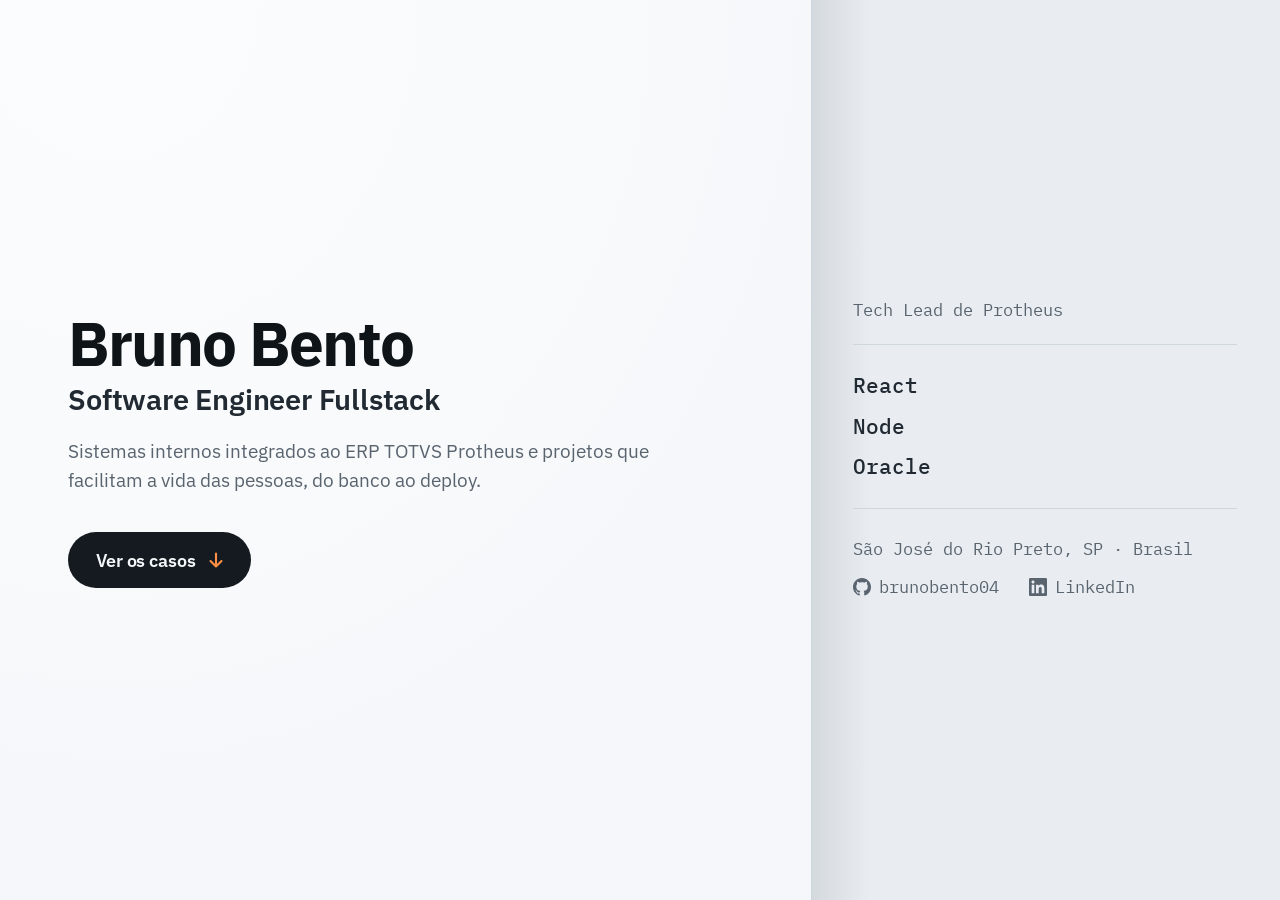
==== commit 6c135aca: "Portifólio 1" ====
--- a/index.html
+++ b/index.html
@@ -115,262 +115,11 @@
   </section>
 
   <!--
-    Sobre e Stack ainda sao alvos vazios, so para as ancoras resolverem.
+    Alvos vazios, so para as ancoras resolverem enquanto as secoes nao existem.
   -->
   <section class="section" id="sobre"></section>
   <section class="section" id="stack"></section>
-
-  <!-- ===================================================================
-       CASOS . a mesma peca do hero, continuada
-       A costura segue caindo em 63,33%. Esquerda = humano/sans: a prosa e o
-       produto. Direita = maquina/mono: a ficha, terse, so dado.
-       Todo bloco aqui dentro usa a MESMA grade (.split), entao a junta
-       atravessa a secao inteira sem emenda, e vai atravessar os proximos
-       casos tambem. Abaixo de 900px a junta deita, como no hero.
-
-       Arquitetura para os proximos casos: duplicar <article class="caso">.
-       O rebaixo, a costura e o alinhamento sao da secao, nao do caso.
-       =================================================================== -->
-  <section class="section casos" id="casos" aria-labelledby="casos-titulo">
-
-    <div class="split">
-      <div class="split__human casos__head">
-        <h2 class="casos__title" id="casos-titulo">Casos</h2>
-        <p class="casos__lead">O que doía, o que eu construí e como funciona por dentro.</p>
-      </div>
-    </div>
-
-    <article class="caso" id="caso-plataforma" aria-labelledby="caso-plataforma-titulo">
-
-      <div class="split">
-
-        <div class="split__human caso__human">
-          <h3 class="caso__title" id="caso-plataforma-titulo">Uma plataforma, 23 ofícios</h3>
-          <p class="caso__lead">Produto próprio, no ar, operado por mim. O que muda de um ofício para o outro é dado, não código.</p>
-
-          <h4 class="caso__label">O problema</h4>
-          <p class="caso__p">Quem toca um negócio pequeno faz a gestão em caderno, planilha e conversa de mensagem. O que existe pronto cobra por usuário, prende em fidelidade e chega com um catálogo de módulos que essa pessoa nunca vai abrir. E quase nada fala a língua do ofício dela: o mesmo campo que a clínica chama de paciente, a veterinária chama de animal e a academia chama de aluno. Escrever um sistema para cada ofício resolveria a língua e seria impossível de manter sozinho.</p>
-
-          <h4 class="caso__label">O que construí</h4>
-          <p class="caso__p">Um backend em Node com Express sobre um PostgreSQL, e uma interface React por frente de negócio: clínica, veterinária, beleza, academia, autônomos, mais um painel interno de administração. As seis conversam com a mesma API e leem as mesmas tabelas.</p>
-          <p class="caso__p">O vocabulário do ofício não está no código. Está em duas colunas JSONB do segmento: uma diz como chamar cada coisa, a outra diz quais abas do prontuário existem. Abrir um ofício novo é inserir uma linha, não abrir uma branch.</p>
-
-          <h4 class="caso__label">Como funciona</h4>
-          <p class="caso__p">A agenda é a tela mais usada do sistema, e ela é a mesma nos três segmentos abaixo. Troque e veja o que muda.</p>
-
-          <!-- O especime. A chapa tem uma janela, e atras dela uma tela acesa.
-               O controle e da chapa (linguagem do portfolio: aco, sans, pastilha).
-               O que esta dentro da moldura e do produto: cor, escala e raios sao
-               os tokens dele, nao os meus. Ver o bloco 12 do styles.css. -->
-          <figure class="spec">
-
-            <div class="spec__ctrl">
-              <p class="spec__ctrl-label" id="spec-seg-label">O mesmo sistema, no segmento:</p>
-              <div class="spec__segs" role="group" aria-labelledby="spec-seg-label">
-                <button type="button" class="spec__seg is-active" aria-pressed="true" data-seg="medicina">Medicina</button>
-                <button type="button" class="spec__seg" aria-pressed="false" data-seg="veterinaria">Veterinária</button>
-                <button type="button" class="spec__seg" aria-pressed="false" data-seg="academia">Academia</button>
-              </div>
-            </div>
-
-            <p class="sr-only">A tela recriada mostra a agenda semanal do sistema: uma barra lateral de navegação, quatro indicadores do dia, os controles de período e uma grade de segunda a sexta com os atendimentos posicionados por horário e coloridos por situação.</p>
-
-            <div class="spec__screen" aria-hidden="true">
-
-              <div class="spec__rail">
-                <span class="spec__mark"></span>
-                <ul class="spec__nav">
-                  <li>Dashboard</li>
-                  <li class="is-active">Agenda</li>
-                  <li data-term="pacientes">Pacientes</li>
-                  <li>Financeiro</li>
-                  <li>Informações</li>
-                </ul>
-              </div>
-
-              <div class="spec__main">
-
-                <div class="spec__head">
-                  <p class="spec__h">Agenda</p>
-                  <span class="spec__btn">+ Novo Agendamento</span>
-                </div>
-
-                <div class="spec__kpis">
-                  <div class="spec__kpi">
-                    <span class="spec__kpi-icon" data-tone="azul">
-                      <svg viewBox="0 0 16 16" width="14" height="14" fill="none" stroke="currentColor" stroke-width="1.5" stroke-linecap="round" stroke-linejoin="round" focusable="false"><rect x="2.5" y="3.5" width="11" height="10" rx="1.5"/><path d="M5.5 1.8v3M10.5 1.8v3M2.5 6.8h11"/></svg>
-                    </span>
-                    <span class="spec__kpi-txt"><b>9</b><i>Hoje</i></span>
-                  </div>
-                  <div class="spec__kpi">
-                    <span class="spec__kpi-icon" data-tone="verde">
-                      <svg viewBox="0 0 16 16" width="14" height="14" fill="none" stroke="currentColor" stroke-width="1.5" stroke-linecap="round" stroke-linejoin="round" focusable="false"><path d="M3.2 8.4 6.2 11.4 12.8 4.6"/></svg>
-                    </span>
-                    <span class="spec__kpi-txt"><b>34</b><i>Ativos</i></span>
-                  </div>
-                  <div class="spec__kpi">
-                    <span class="spec__kpi-icon" data-tone="cinza">
-                      <svg viewBox="0 0 16 16" width="14" height="14" fill="none" stroke="currentColor" stroke-width="1.5" stroke-linecap="round" stroke-linejoin="round" focusable="false"><path d="M1.4 8.4 4 11 9.6 5"/><path d="M6.4 8.4 9 11 14.6 5"/></svg>
-                    </span>
-                    <span class="spec__kpi-txt"><b>112</b><i>Finalizados</i></span>
-                  </div>
-                  <div class="spec__kpi">
-                    <span class="spec__kpi-icon" data-tone="vermelho">
-                      <svg viewBox="0 0 16 16" width="14" height="14" fill="none" stroke="currentColor" stroke-width="1.5" stroke-linecap="round" stroke-linejoin="round" focusable="false"><path d="M4.6 4.6 11.4 11.4M11.4 4.6 4.6 11.4"/></svg>
-                    </span>
-                    <span class="spec__kpi-txt"><b>6</b><i>Cancelados/Faltas</i></span>
-                  </div>
-                </div>
-
-                <div class="spec__bar">
-                  <span class="spec__pill spec__pill--icon">‹</span>
-                  <span class="spec__pill">Hoje</span>
-                  <span class="spec__pill spec__pill--icon">›</span>
-                  <p class="spec__range">14 a 18 de julho</p>
-                  <span class="spec__views">
-                    <span class="spec__pill">Mês</span>
-                    <span class="spec__pill is-active">Semana</span>
-                    <span class="spec__pill">Dia</span>
-                    <span class="spec__pill">Lista</span>
-                  </span>
-                </div>
-
-                <!-- A grade. --i = horas desde as 08:00, --d = duracao em horas.
-                     A coluna 3 e hoje: e onde mora o indicador de agora. -->
-                <div class="spec__cal">
-                  <span class="spec__corner"></span>
-                  <span class="spec__dh" data-d="1">Seg <b>14</b></span>
-                  <span class="spec__dh" data-d="2">Ter <b>15</b></span>
-                  <span class="spec__dh is-today" data-d="3">Qua <b>16</b></span>
-                  <span class="spec__dh" data-d="4">Qui <b>17</b></span>
-                  <span class="spec__dh" data-d="5">Sex <b>18</b></span>
-
-                  <div class="spec__times">
-                    <span>08:00</span><span>09:00</span><span>10:00</span><span>11:00</span><span>12:00</span>
-                    <span>13:00</span><span>14:00</span><span>15:00</span><span>16:00</span><span>17:00</span>
-                  </div>
-
-                  <div class="spec__day" data-d="1">
-                    <span class="spec__ev" data-s="finalizado" style="--i:.5;--d:.75"><b>08:30</b><span data-nome>Marina Sotto</span></span>
-                    <span class="spec__ev" data-s="finalizado" style="--i:2;--d:1"><b>10:00</b><span data-nome>Elias Prado</span></span>
-                    <span class="spec__ev" data-s="finalizado" style="--i:6;--d:.75"><b>14:00</b><span data-nome>Renata Cabral</span></span>
-                  </div>
-
-                  <div class="spec__day" data-d="2">
-                    <span class="spec__ev" data-s="confirmado" style="--i:1;--d:.75"><b>09:00</b><span data-nome>Tomás Vieira</span></span>
-                    <span class="spec__ev" data-s="faltou" style="--i:3;--d:.5"><b>11:00</b><span data-nome>Iara Nunes</span></span>
-                    <span class="spec__ev" data-s="confirmado" style="--i:7.5;--d:1"><b>15:30</b><span data-nome>Otávio Rissi</span></span>
-                  </div>
-
-                  <div class="spec__day is-today" data-d="3">
-                    <span class="spec__ev" data-s="finalizado" style="--i:1;--d:1"><b>09:00</b><span data-nome>Bianca Sarmento</span></span>
-                    <span class="spec__ev" data-s="em_atendimento" style="--i:2.5;--d:.75"><b>10:30</b><span data-nome>Caio Lustosa</span></span>
-                    <span class="spec__ev" data-s="agendado" style="--i:6;--d:.75"><b>14:00</b><span data-nome>Dora Aiub</span></span>
-                    <span class="spec__ev" data-s="agendado" style="--i:8;--d:.5"><b>16:00</b><span data-nome>Nelson Fraga</span></span>
-                    <span class="spec__now" style="--i:3.083"></span>
-                  </div>
-
-                  <div class="spec__day" data-d="4">
-                    <span class="spec__ev" data-s="confirmado" style="--i:0;--d:.5"><b>08:00</b><span data-nome>Vera Mancuso</span></span>
-                    <span class="spec__ev" data-s="agendado" style="--i:3;--d:1"><b>11:00</b><span data-nome>Rui Delfino</span></span>
-                    <span class="spec__ev" data-s="agendado" style="--i:7;--d:.75"><b>15:00</b><span data-nome>Lia Bastos</span></span>
-                  </div>
-
-                  <div class="spec__day" data-d="5">
-                    <span class="spec__ev" data-s="agendado" style="--i:1.5;--d:.75"><b>09:30</b><span data-nome>Ícaro Quintela</span></span>
-                    <span class="spec__ev" data-s="agendado" style="--i:5;--d:1"><b>13:00</b><span data-nome>Sônia Vaz</span></span>
-                  </div>
-                </div>
-
-              </div>
-            </div>
-
-            <figcaption class="spec__cap">
-              <p>A mesma tela, a mesma API, as mesmas tabelas. O que muda é uma linha do segmento no banco:</p>
-              <p class="spec__termos"><code>config_termos</code> <b data-json aria-live="polite">{ "paciente": "Paciente", "profissional": "Médico(a)" }</b></p>
-            </figcaption>
-
-          </figure>
-        </div>
-
-        <aside class="split__machine caso__machine">
-          <div class="ficha">
-            <p class="ficha__lead">Projeto próprio, em produção</p>
-
-            <ul class="ficha__stack">
-              <li>React 19 · Vite</li>
-              <li>Node · Express</li>
-              <li>PostgreSQL</li>
-              <li>Docker · Nginx</li>
-              <li>VPS Linux</li>
-            </ul>
-
-            <dl class="ficha__facts">
-              <div class="ficha__fact"><dt>Interfaces</dt><dd>6</dd></div>
-              <div class="ficha__fact"><dt>Ofícios</dt><dd>23</dd></div>
-              <div class="ficha__fact"><dt>Backend</dt><dd>1</dd></div>
-              <div class="ficha__fact"><dt>Banco</dt><dd>1</dd></div>
-            </dl>
-          </div>
-        </aside>
-
-      </div>
-
-      <div class="split">
-        <div class="split__human">
-          <h4 class="caso__label">As decisões</h4>
-        </div>
-      </div>
-
-      <div class="split dec">
-        <div class="split__human dec__human">
-          <h5 class="dec__title">O isolamento entre empresas mora no banco</h5>
-          <p class="caso__p">Cada empresa enxerga só o que é dela. Deixar isso por conta de eu lembrar da cláusula certa em toda consulta é frágil, então a regra desceu um nível. Toda tabela com dado de empresa tem Row-Level Security ligada e uma política de isolamento. A empresa vem do token, é plantada na conexão dentro da transação e morre no commit, para não sobrar para a próxima requisição que pegar aquela conexão emprestada do pool. A cláusula manual continua em toda consulta: são duas camadas, não uma troca.</p>
-        </div>
-        <div class="split__machine dec__machine">
-          <dl class="ficha__facts">
-            <div class="ficha__fact"><dt>política</dt><dd>por tabela</dd></div>
-            <div class="ficha__fact"><dt>contexto</dt><dd>vem do token</dd></div>
-            <div class="ficha__fact"><dt>escopo</dt><dd>a transação</dd></div>
-            <div class="ficha__fact"><dt>validade</dt><dd>até o commit</dd></div>
-          </dl>
-        </div>
-      </div>
-
-      <div class="split dec">
-        <div class="split__human dec__human">
-          <h5 class="dec__title">As camadas, e a mais barata primeiro</h5>
-          <p class="caso__p">Quem recusa uma requisição indevida é o Nginx, antes de ela chegar no Node: dizer não na borda custa uma fração de acordar a aplicação para dizer a mesma coisa. Passando dali, a requisição atravessa autenticação, contexto da empresa, situação do contrato e a checagem de qual interface pediu, porque token de uma frente não vale na outra. O acesso é um token curto; a renovação é um cookie httpOnly rotativo, e se um cookie antigo reaparece, a família inteira é revogada.</p>
-        </div>
-        <div class="split__machine dec__machine">
-          <dl class="ficha__facts">
-            <div class="ficha__fact"><dt>limite de taxa</dt><dd>no Nginx</dd></div>
-            <div class="ficha__fact"><dt>acesso</dt><dd>token curto</dd></div>
-            <div class="ficha__fact"><dt>renovação</dt><dd>rotativa</dd></div>
-            <div class="ficha__fact"><dt>segundo fator</dt><dd>por usuário</dd></div>
-          </dl>
-        </div>
-      </div>
-
-      <div class="split dec">
-        <div class="split__human dec__human">
-          <h5 class="dec__title">Uma imagem, seis interfaces</h5>
-          <p class="caso__p">O build é multi-estágio: cada interface é construída no seu próprio estágio e o resultado vai para uma única imagem de Nginx, com a landing junto. O roteamento é por caminho, não por subdomínio, então não existe certificado nem DNS para manter por segmento. Arquivo com hash no nome fica um ano em cache; o HTML, nunca. O healthcheck reinicia o processo sozinho, porque processo vivo e travado é pior do que processo morto.</p>
-        </div>
-        <div class="split__machine dec__machine">
-          <dl class="ficha__facts">
-            <div class="ficha__fact"><dt>build</dt><dd>multi-estágio</dd></div>
-            <div class="ficha__fact"><dt>roteamento</dt><dd>por caminho</dd></div>
-            <div class="ficha__fact"><dt>assets</dt><dd>cache de 1 ano</dd></div>
-            <div class="ficha__fact"><dt>HTML</dt><dd>sempre revalidado</dd></div>
-          </dl>
-        </div>
-      </div>
-
-    </article>
-
-  </section>
-
+  <section class="section" id="casos"></section>
   <section class="section" id="contato"></section>
 
 </main>
--- a/styles.css
+++ b/styles.css
@@ -14,11 +14,7 @@
      6. A junta: costura e solda
      7. Lado maquina (mono)
      8. Movimento do hero
-     9. Casos: a junta continua
-    10. Caso: prosa (humano) e ficha (maquina)
-    11. Decisoes
-    12. O especime: a tela do produto, embutida na chapa
-    13. Reduced motion
+     9. Reduced motion
    ========================================================================== */
 
 
@@ -536,739 +532,9 @@
 .type-pending .arc { animation-play-state: paused; }
 
 
-/* ── 9. Casos: a junta continua ───────────────────────────────────────────────
-   O hero soldou a costura. Daqui pra baixo ela e a espinha da pagina: mesma
-   razao 63,33/36,67, mesma coluna, mesmas duas superficies. Esquerda = humano
-   (sans, a prosa e o produto). Direita = maquina (mono, a ficha, so dado).
-
-   Quem desenha a costura e o rebaixo e a SECAO, nao o caso. Por isso a junta
-   atravessa a secao inteira sem emenda, e o proximo caso entra sem tocar em
-   nada disto. Todo bloco interno usa a mesma grade (.split), entao tudo cai
-   na mesma coluna de graca.
-
-   Abaixo de 900px a junta deita, exatamente como no hero: o painel maquina
-   desce para baixo do humano, com a costura na aresta de ataque dele. */
-
-.casos {
-  position: relative;
-  padding-block: var(--pad-section);
-  background-color: var(--surface-human);
-  /* A secao ja tem --pad-section de ar em cima. A folga que .section reserva
-     e para alvo sem padding proprio; aqui ela so empilharia. O CTA do hero
-     aterrissa exatamente no ar que foi desenhado. */
-  scroll-margin-top: 0;
-}
-
-.split { position: relative; }
-
-.split__human,
-.split__machine { padding-inline: var(--pad-x); }
-
-/* Mobile: cada painel carrega a propria superficie, como no hero. */
-@media (max-width: 899.98px) {
-  .split__machine {
-    margin-top: clamp(1.5rem, 4vw, 2rem);
-    padding-block: clamp(1.25rem, 4vw, 1.75rem);
-    border-top: 1.5px solid var(--seam);
-    background-color: var(--surface-machine);
-    background-image: linear-gradient(180deg, var(--recess-1), var(--recess-2) var(--recess-w));
-  }
-}
-
-@media (min-width: 900px) {
-  /* As duas superficies numa declaracao so. A costura e o rebaixo vem por cima,
-     em pseudo-elementos, para o fio ficar crispo em qualquer zoom (gradiente
-     com parada de 1.5px borra). */
-  .casos {
-    background-image: linear-gradient(90deg,
-      var(--surface-human)   0 var(--seam-x),
-      var(--surface-machine) var(--seam-x) 100%);
-  }
-
-  .casos::before,
-  .casos::after {
-    content: "";
-    position: absolute;
-    top: 0;
-    bottom: 0;
-    pointer-events: none;
-  }
-
-  .casos::before {          /* a costura */
-    left: var(--seam-x);
-    width: 1.5px;
-    background: var(--seam);
-  }
-
-  .casos::after {           /* o rebaixo, logo depois dela */
-    left: calc(var(--seam-x) + 1.5px);
-    width: var(--recess-w);
-    background: linear-gradient(90deg, var(--recess-1), var(--recess-2));
-  }
-
-  .split {
-    display: grid;
-    /* minmax(0, Xfr) trava a razao exata: e onde a costura tem que cair.
-       Sem align-items: o painel maquina precisa esticar para a ficha grudar. */
-    grid-template-columns: minmax(0, 63.33fr) minmax(0, 36.67fr);
-  }
-
-  .split__human   { padding-right: var(--pad-seam); }
-  .split__machine { padding-inline: var(--pad-seam) var(--pad-x); }
-}
-
-/* Teto de medida da coluna humana. :where() zera a especificidade, entao as
-   regras por elemento mais abaixo mandam sem briga de seletor. */
-:where(.casos__head, .caso__human, .dec__human) > * { max-width: var(--case-max); }
-
-.casos__title {
-  font-size: var(--fs-h2);
-  font-weight: 700;
-  line-height: 1.05;
-  letter-spacing: -.02em;
-  color: var(--ink-strong);
-  text-wrap: balance;
-}
-
-.casos__lead {
-  margin-top: clamp(.5rem, 1vw, .875rem);
-  max-width: 32em;
-  font-size: var(--fs-body);
-  line-height: 1.5;
-  color: var(--ink-muted);
-  text-wrap: pretty;
-}
-
-
-/* ── 10. Caso: prosa (humano) e ficha (maquina) ───────────────────────────── */
-
-.caso { margin-top: clamp(2rem, 5vw, 3.5rem); }
-
-/* Dois casos sao duas chapas topo a topo: a junta perpendicular. */
-.caso + .caso {
-  margin-top: var(--pad-section);
-  padding-top: var(--pad-section);
-  border-top: 1.5px solid var(--seam);
-}
-
-.caso__title {
-  font-size: var(--fs-h3);
-  font-weight: 700;
-  line-height: 1.15;
-  letter-spacing: -.014em;
-  color: var(--ink-strong);
-  text-wrap: balance;
-}
-
-/* O lead e afirmacao, nao legenda: tinta cheia. */
-.caso__lead {
-  margin-top: clamp(.5rem, 1vw, .75rem);
-  max-width: 30em;
-  font-size: var(--fs-body);
-  line-height: 1.5;
-  color: var(--ink);
-  text-wrap: pretty;
-}
-
-/* Os batimentos do caso. Sans, minusculo, sem caixa alta e sem tracking: sao
-   estrutura, nao enfeite. */
-.caso__label {
-  margin-top: clamp(2rem, 4vw, 3rem);
-  font-size: clamp(.875rem, 1.083vw, .9375rem);   /* 13 @1200 */
-  font-weight: 600;
-  line-height: 1.2;
-  color: var(--ink-strong);
-}
-
-.caso__p {
-  margin-top: clamp(.625rem, 1.25vw, .875rem);
-  max-width: 34em;          /* ~68ch: dentro da medida de leitura */
-  font-size: var(--fs-body);
-  line-height: 1.6;
-  color: var(--ink-muted);
-  text-wrap: pretty;
-}
-
-.caso__p + .caso__p { margin-top: clamp(.75rem, 1.5vw, 1rem); }
-
-.caso__machine,
-.dec__machine { font-family: var(--font-mono); }
-
-@media (min-width: 900px) {
-  /* A ficha acompanha a leitura: ela e a especificacao do que esta a esquerda,
-     entao anda junto ate o caso acabar. */
-  .ficha {
-    position: sticky;
-    top: var(--pad-y);
-    max-width: var(--sheet-max);
-  }
-}
-
-/* Regra da coluna maquina: nenhuma linha passa de ~32 caracteres. E o que
-   cabe em 900px (252px de coluna a 12,4px de mono). Se nao couber em 32,
-   nao e ficha, e prosa: volta pro lado esquerdo. */
-.ficha__lead {
-  font-size: var(--fs-mono-sm);
-  line-height: 1.35;
-  color: var(--ink-muted);
-}
-
-.ficha__stack {
-  display: flex;
-  flex-wrap: wrap;
-  gap: .5rem clamp(1.25rem, 6vw, 2rem);
-  font-size: var(--fs-mono-sm);
-  font-weight: 500;
-  line-height: 1.3;
-  color: var(--ink);
-}
-
-.ficha__facts {
-  display: grid;
-  gap: clamp(.375rem, .75vw, .5rem);
-  margin: 0;
-  font-size: var(--fs-mono-sm);
-  line-height: 1.35;
-}
-
-/* Os fios agrupam, um por grupo, nunca um por linha. Igual a ficha do hero. */
-.ficha__lead + .ficha__stack,
-.ficha__stack + .ficha__facts {
-  margin-top: clamp(.875rem, 2.333vw, 1.75rem);
-  padding-top: clamp(.875rem, 2.333vw, 1.75rem);
-  border-top: 1px solid var(--rule);
-}
-
-.ficha__fact {
-  display: grid;
-  grid-template-columns: auto 1fr;
-  gap: .75rem;
-  align-items: baseline;
-}
-
-.ficha__fact dt { color: var(--ink-muted); }
-
-.ficha__fact dd {
-  margin: 0;
-  color: var(--ink);
-  font-weight: 500;
-  text-align: right;
-}
-
-@media (min-width: 900px) {
-  .ficha__stack {
-    display: grid;
-    gap: clamp(.5rem, 1.167vw, .875rem);
-  }
-}
-
-
-/* ── 11. Decisoes ─────────────────────────────────────────────────────────────
-   Uma afirmacao a esquerda, a ficha dela a direita. A costura no meio e a
-   mesma da secao: a frase e o dado sao as duas faces da mesma peca. */
-
-.dec { margin-top: clamp(1.75rem, 3.5vw, 2.5rem); }
-
-.dec__title {
-  max-width: 26em;
-  font-size: var(--fs-body);
-  font-weight: 600;
-  line-height: 1.3;
-  letter-spacing: -.008em;
-  color: var(--ink-strong);
-  text-wrap: balance;
-}
-
-/* Alinha o topo da ficha com a altura de x do titulo ao lado. */
-.dec__machine .ficha__facts { margin-top: clamp(.25rem, .5vw, .375rem); }
-
-
-/* ── 12. O especime: a tela do produto, embutida na chapa ────────────────────
-   A chapa tem uma janela recortada, e atras dela uma tela acesa.
-
-   Dentro da moldura vale a identidade DO PRODUTO, nao a do portfolio: os
-   tokens --p-* abaixo sao os dele, escopados aqui dentro. Eles NAO reagem a
-   prefers-color-scheme de proposito. O produto e um sistema de tema claro; uma
-   tela acesa embutida numa chapa escura e mais honesta do que um produto que
-   troca de cor porque o portfolio trocou. O ambar do portfolio nao entra aqui:
-   a cor desta secao e a do produto, e e a unica ousadia cromatica dela.
-
-   Duas licencas, ambas deliberadas:
-   1. Os tons de situacao vem um degrau mais escuros que os do produto (que
-      herda o default do calendario: branco sobre fundo claro demais). O
-      especime tem que passar AA como o resto da pagina. Todos ficam >= 5:1
-      contra o branco.
-   2. A tipografia e a da pagina. Carregar a familia do produto so para o
-      especime custaria duas fontes a mais numa pagina que tem duas.
-
-   A largura de referencia e a da FIGURA, nao a da janela: por isso @container.
-   A grade cai de 5 para 3 dias sem perguntar nada ao viewport. */
-
-.spec {
-  margin: clamp(1.25rem, 2.5vw, 1.75rem) 0 0;
-  container-type: inline-size;
-}
-
-/* O controle e da chapa, nao do produto: fica fora da moldura, em sans e aco. */
-.spec__ctrl {
-  display: flex;
-  flex-wrap: wrap;
-  align-items: center;
-  gap: .5rem .75rem;
-  margin-bottom: clamp(.75rem, 1.5vw, 1rem);
-}
-
-.spec__ctrl-label {
-  font-size: clamp(.8125rem, 1.083vw, .9375rem);
-  color: var(--ink-muted);
-}
-
-.spec__segs {
-  display: flex;
-  flex-wrap: wrap;
-  gap: .5rem;
-}
-
-.spec__seg {
-  display: inline-flex;
-  align-items: center;
-  justify-content: center;
-  min-height: 2.75rem;      /* 44: o mesmo piso de alvo do CTA do hero */
-  padding-inline: clamp(.75rem, 1.25vw, 1rem);
-  border: 1px solid var(--rule);
-  border-radius: var(--r-pill);
-  background: transparent;
-  color: var(--ink-muted);
-  font-family: inherit;
-  font-size: clamp(.8125rem, 1.083vw, .9375rem);
-  font-weight: 600;
-  letter-spacing: -.004em;
-  cursor: pointer;
-  transition: color var(--t-fast) ease,
-              border-color var(--t-fast) ease,
-              background-color var(--t-fast) ease,
-              transform var(--t-fast) var(--ease-out);
-}
-
-@media (hover: hover) and (pointer: fine) {
-  .spec__seg:hover {
-    color: var(--ink-strong);
-    border-color: var(--ink-muted);
-  }
-}
-
-.spec__seg:active { transform: scale(.97); }
-
-/* A pastilha ativa e a mesma pastilha do CTA. Nenhuma cor nova entrou. */
-.spec__seg.is-active {
-  border-color: var(--cta-bg);
-  background: var(--cta-bg);
-  color: var(--cta-fg);
-}
-
-.spec__screen {
-  /* superficies e tinta do produto */
-  --p-bg:           #f0f3f9;
-  --p-surface:      #ffffff;
-  --p-border:       #e2e8f0;
-  --p-text:         #0f172a;
-  --p-text-2:       #475569;
-  --p-primary:      #1e40af;
-  --p-primary-soft: #eff6ff;
-  --p-rail:         #0d1b3e;
-  --p-rail-accent:  #10b981;
-  --p-rail-text:    rgba(255, 255, 255, .65);
-  --p-rail-active:  rgba(255, 255, 255, .11);
-  --p-r-sm: 6px;
-  --p-r-md: 10px;
-  --p-slot: 34px;           /* uma hora de grade */
-
-  /* as situacoes do agendamento */
-  --p-agendado:    #0a58ca;
-  --p-confirmado:  #146c43;
-  --p-atendimento: #c2410c;
-  --p-finalizado:  #5c636a;
-  --p-cancelado:   #b02a37;
-
-  display: grid;
-  grid-template-rows: auto 1fr;
-  overflow: clip;
-  border: 1px solid var(--seam);
-  border-radius: var(--r-plate);
-  background: var(--p-bg);
-  color: var(--p-text);
-  /* recortada, nao colada por cima: um fio de sombra na aresta de cima e
-     nenhuma sombra solta por fora. A chapa nao flutua. */
-  box-shadow: inset 0 1px 0 rgba(15, 23, 42, .10);
-}
-
-.spec__rail {
-  display: flex;
-  align-items: center;
-  gap: 10px;
-  padding: 8px 10px;
-  background: var(--p-rail);
-  color: var(--p-rail-text);
-}
-
-.spec__mark {
-  flex: none;
-  width: 14px;
-  height: 14px;
-  border-radius: 4px;
-  background: var(--p-rail-accent);
-}
-
-.spec__nav {
-  display: flex;
-  gap: 2px;
-  min-width: 0;
-  overflow: hidden;
-}
-
-.spec__nav li {
-  padding: 5px 8px;
-  border-radius: var(--p-r-sm);
-  font-size: 9px;
-  white-space: nowrap;
-}
-
-/* Ativo por preenchimento, como no produto. Nada de fio colorido na lateral. */
-.spec__nav .is-active {
-  background: var(--p-rail-active);
-  color: #fff;
-  font-weight: 600;
-}
-
-.spec__nav li:nth-child(n+5) { display: none; }
-
-.spec__main {
-  display: grid;
-  align-content: start;
-  gap: 8px;
-  min-width: 0;
-  padding: 10px;
-}
-
-.spec__head {
-  display: flex;
-  align-items: center;
-  justify-content: space-between;
-  gap: 8px;
-}
-
-.spec__h {
-  font-size: 13px;
-  font-weight: 700;
-  letter-spacing: -.01em;
-  color: var(--p-text);
-}
-
-.spec__btn {
-  padding: 5px 9px;
-  border-radius: var(--p-r-sm);
-  background: var(--p-primary);
-  color: #fff;
-  font-size: 9px;
-  font-weight: 600;
-  white-space: nowrap;
-}
-
-.spec__kpis {
-  display: grid;
-  grid-template-columns: repeat(2, minmax(0, 1fr));
-  gap: 6px;
-}
-
-.spec__kpi {
-  display: flex;
-  align-items: center;
-  gap: 7px;
-  min-width: 0;
-  padding: 7px 8px;
-  border-radius: var(--p-r-md);
-  background: var(--p-surface);
-  box-shadow: 0 1px 2px rgba(15, 23, 42, .06);
-}
-
-.spec__kpi-icon {
-  flex: none;
-  display: grid;
-  place-items: center;
-  width: 24px;
-  height: 24px;
-  border-radius: 7px;
-}
-
-.spec__kpi-icon[data-tone="azul"]     { background: #dbeafe; color: #1d4ed8; }
-.spec__kpi-icon[data-tone="verde"]    { background: #dcfce7; color: #15803d; }
-.spec__kpi-icon[data-tone="cinza"]    { background: #f3f4f6; color: #374151; }
-.spec__kpi-icon[data-tone="vermelho"] { background: #fee2e2; color: #b91c1c; }
-
-.spec__kpi-txt { min-width: 0; }
-
-.spec__kpi-txt b {
-  display: block;
-  font-size: 13px;
-  font-weight: 700;
-  line-height: 1.1;
-  color: var(--p-text);
-}
-
-.spec__kpi-txt i {
-  display: block;
-  overflow: hidden;
-  font-style: normal;
-  font-size: 8px;
-  line-height: 1.2;
-  color: var(--p-text-2);
-  white-space: nowrap;
-  text-overflow: ellipsis;
-}
-
-.spec__bar {
-  display: flex;
-  align-items: center;
-  gap: 4px;
-}
-
-.spec__pill {
-  display: inline-grid;
-  place-items: center;
-  min-width: 20px;
-  height: 20px;
-  padding-inline: 7px;
-  border: 1px solid var(--p-border);
-  border-radius: var(--p-r-sm);
-  background: var(--p-surface);
-  color: var(--p-text-2);
-  font-size: 8.5px;
-  font-weight: 600;
-  white-space: nowrap;
-}
-
-.spec__pill--icon {
-  width: 20px;
-  padding-inline: 0;
-}
-
-.spec__pill.is-active {
-  border-color: var(--p-primary);
-  background: var(--p-primary);
-  color: #fff;
-}
-
-.spec__range {
-  flex: 1 1 auto;
-  font-size: 9.5px;
-  font-weight: 600;
-  color: var(--p-text);
-  text-align: center;
-  white-space: nowrap;
-}
-
-.spec__views {
-  display: none;
-  gap: 4px;
-}
-
-.spec__cal {
-  display: grid;
-  grid-template-columns: 30px repeat(3, minmax(0, 1fr));
-  overflow: hidden;
-  border-radius: var(--p-r-md);
-  background: var(--p-surface);
-  box-shadow: 0 1px 2px rgba(15, 23, 42, .06);
-}
-
-.spec__cal [data-d="4"],
-.spec__cal [data-d="5"] { display: none; }
-
-.spec__corner,
-.spec__dh {
-  display: block;
-  padding: 5px 4px;
-  border-bottom: 1px solid var(--p-border);
-  color: var(--p-text-2);
-  font-size: 8.5px;
-  font-weight: 500;
-  text-align: center;
-  white-space: nowrap;
-}
-
-.spec__dh { border-left: 1px solid var(--p-border); }
-.spec__dh b { font-weight: 700; color: var(--p-text); }
-.spec__dh.is-today { background: var(--p-primary-soft); }
-
-.spec__times {
-  display: grid;
-  grid-template-rows: repeat(10, var(--p-slot));
-}
-
-.spec__times span {
-  align-self: start;
-  padding: 2px 3px 0 0;
-  color: var(--p-text-2);
-  font-size: 7.5px;
-  line-height: 1;
-  text-align: right;
-}
-
-/* A grade e uma regua de tempo, entao as linhas SAO o conteudo: um gradiente
-   repetido de uma hora, nao 50 divs. */
-.spec__day {
-  display: block;
-  position: relative;
-  height: calc(10 * var(--p-slot));
-  border-left: 1px solid var(--p-border);
-  background-image: repeating-linear-gradient(to bottom,
-    var(--p-border) 0, var(--p-border) 1px,
-    transparent 1px, transparent var(--p-slot));
-}
-
-.spec__day.is-today { background-color: var(--p-primary-soft); }
-
-/* --i = horas desde as 08:00. --d = duracao em horas. */
-.spec__ev {
-  position: absolute;
-  top: calc(var(--i) * var(--p-slot));
-  right: 2px;
-  left: 2px;
-  display: flex;
-  align-items: baseline;
-  gap: 3px;
-  height: calc(var(--d) * var(--p-slot));
-  overflow: hidden;
-  padding: 2px 3px;
-  border-radius: 3px;
-  background: var(--p-agendado);
-  color: #fff;
-  font-size: 7.5px;
-  line-height: 1.25;
-}
-
-.spec__ev b {
-  flex: none;
-  font-weight: 600;
-}
-
-.spec__ev [data-nome] {
-  min-width: 0;
-  overflow: hidden;
-  white-space: nowrap;
-  text-overflow: ellipsis;
-}
-
-.spec__ev[data-s="confirmado"]     { background: var(--p-confirmado); }
-.spec__ev[data-s="em_atendimento"] { background: var(--p-atendimento); }
-.spec__ev[data-s="finalizado"],
-.spec__ev[data-s="faltou"]         { background: var(--p-finalizado); }
-.spec__ev[data-s="cancelado"]      { background: var(--p-cancelado); }
-
-/* z-index 1 e local: so precisa passar na frente dos eventos, que sao
-   irmaos sem camada. Nao ha escala global aqui. */
-.spec__now {
-  position: absolute;
-  top: calc(var(--i) * var(--p-slot));
-  right: 0;
-  left: 0;
-  z-index: 1;
-  height: 0;
-  border-top: 1px solid var(--p-cancelado);
-}
-
-.spec__now::before {
-  content: "";
-  position: absolute;
-  top: -3px;
-  left: -3px;
-  width: 6px;
-  height: 6px;
-  border-radius: 50%;
-  background: var(--p-cancelado);
-}
-
-.spec__cap {
-  margin-top: clamp(.75rem, 1.5vw, 1rem);
-  font-size: clamp(.8125rem, 1.083vw, .9375rem);
-  line-height: 1.5;
-  color: var(--ink-muted);
-}
-
-.spec__cap p { text-wrap: pretty; }
-
-/* Mono do lado humano: e o unico lugar onde ela aparece aqui, e so porque o
-   humano esta citando a maquina literalmente. */
-.spec__termos {
-  display: flex;
-  flex-wrap: wrap;
-  align-items: baseline;
-  gap: .25rem .5rem;
-  margin-top: .375rem;
-  font-family: var(--font-mono);
-  font-size: clamp(.75rem, .95vw, .8125rem);
-  line-height: 1.45;
-}
-
-/* font-family/size: inherit mata o bug historico do <code>, que herda o
-   tamanho da monoespacada do navegador em vez do da pagina. */
-.spec__termos code { font-family: inherit; font-size: inherit; }
-.spec__termos b { font-weight: 400; color: var(--ink); }
-
-/* A tela cresce por passos de conteudo, nao de viewport. */
-@container (min-width: 460px) {
-  .spec__kpis { grid-template-columns: repeat(4, minmax(0, 1fr)); }
-  .spec__views { display: flex; }
-  .spec__nav li:nth-child(n+5) { display: block; }
-  .spec__cal { grid-template-columns: 30px repeat(4, minmax(0, 1fr)); }
-  .spec__cal [data-d="4"] { display: block; }
-}
-
-@container (min-width: 620px) {
-  .spec__screen {
-    grid-template-rows: none;
-    grid-template-columns: 150px 1fr;
-  }
-
-  .spec__rail {
-    flex-direction: column;
-    align-items: stretch;
-    gap: 14px;
-    padding: 14px 10px;
-  }
-
-  .spec__mark { margin: 2px 4px 4px; }
-
-  .spec__nav {
-    flex-direction: column;
-    overflow: visible;
-  }
-
-  .spec__main {
-    gap: 10px;
-    padding: 14px;
-  }
-
-  .spec__cal { grid-template-columns: 34px repeat(5, minmax(0, 1fr)); }
-  .spec__cal [data-d="5"] { display: block; }
-}
-
-/* A troca de segmento. So opacidade, uma vez, 220ms: e o que diz ao olho
-   onde olhar. O texto ja trocou quando isto comeca, entao o clique nao espera. */
-.spec.is-swapped [data-nome],
-.spec.is-swapped [data-term],
-.spec.is-swapped [data-json] {
-  animation: chegou 220ms var(--ease-out) both;
-}
-
-@keyframes chegou { from { opacity: .2; } }
-
-
-/* ── 13. Reduced motion ───────────────────────────────────────────────────────
+/* ── 9. Reduced motion ────────────────────────────────────────────────────────
    Aqui e CSS, entao da pra desligar de verdade, diferente do SMIL do banner.
-   Cirurgico: cai todo o deslocamento e a solda, ficam as transicoes de cor.
-   A troca de segmento (`chegou`) FICA: e so opacidade, e e ela que mostra o
-   que mudou. Reduced motion e menos movimento, nao menos entendimento. */
+   Cirurgico: cai todo o deslocamento e a solda, ficam as transicoes de cor. */
 
 @media (prefers-reduced-motion: reduce) {
   .reveal,
@@ -1281,6 +547,4 @@
   .cta:hover,
   .cta:active { transform: none; }
   .cta:hover .cta__arrow { transform: none; }
-
-  .spec__seg:active { transform: none; }
-}
+}
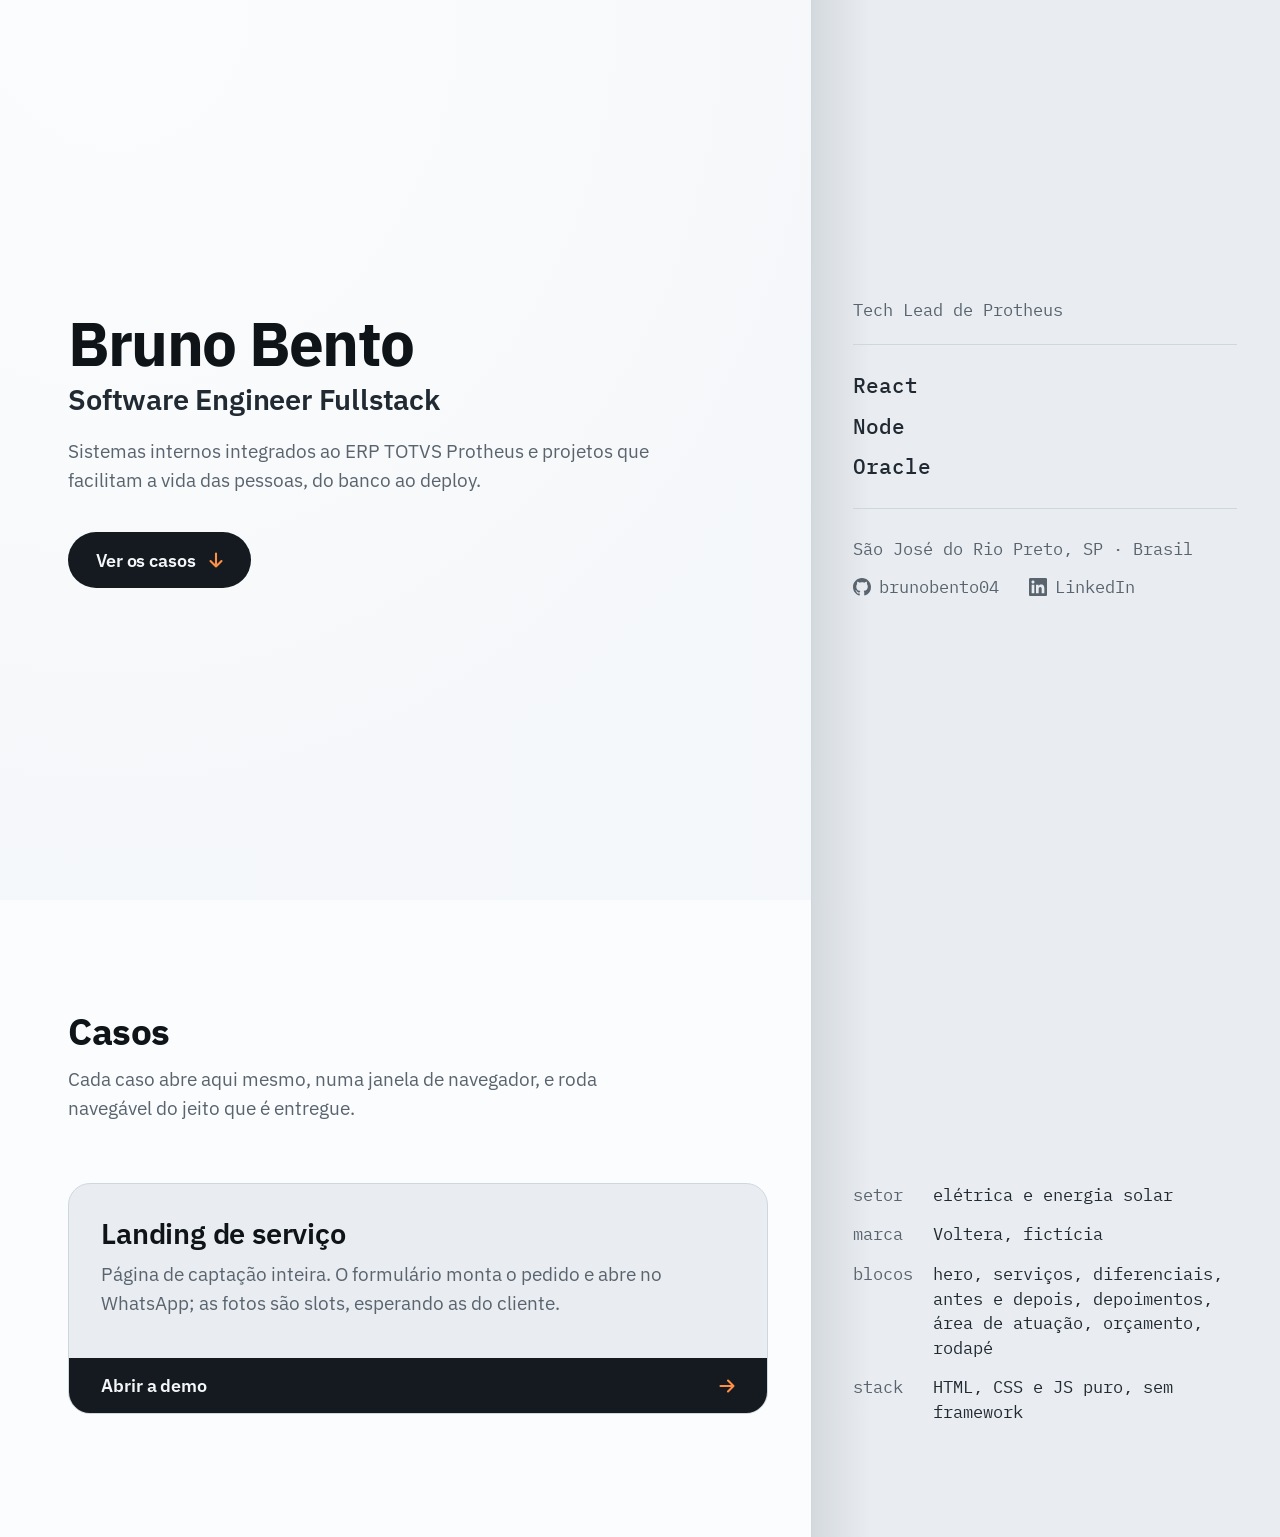
==== commit a6182581: "Teste dos casos já feitos." ====
--- a/index.html
+++ b/index.html
@@ -119,10 +119,103 @@
   -->
   <section class="section" id="sobre"></section>
   <section class="section" id="stack"></section>
-  <section class="section" id="casos"></section>
+
+  <!-- ===================================================================
+       CASOS . a vitrine
+       A junta continua daqui pra baixo: a costura desce na mesma coluna do
+       hero e o painel maquina segue atras dela. Do mesmo jeito, a peca (web,
+       humano) fica a esquerda; a direita, so a ficha, em mono.
+       Um caso e um <li>. Os proximos empilham nesta lista: a costura e o
+       painel sao da secao, nao do caso, entao a linha continua sozinha.
+       =================================================================== -->
+  <section class="section casos" id="casos" aria-labelledby="casos-titulo">
+
+    <header class="casos__intro">
+      <h2 class="casos__titulo" id="casos-titulo">Casos</h2>
+      <p class="casos__lead">Cada caso abre aqui mesmo, numa janela de navegador, e roda navegável do jeito que é entregue.</p>
+    </header>
+
+    <ul class="casos__lista">
+
+      <li class="caso">
+
+        <div class="caso__humano">
+          <div class="caso__plaqueta">
+            <h3 class="caso__titulo">
+              <a class="caso__porta" href="demos/eletrica/index.html"
+                 data-demo="demos/eletrica/index.html"
+                 data-demo-name="Voltera"
+                 data-demo-setor="elétrica e energia solar"
+                 data-demo-title="Voltera, landing de serviço">Landing de serviço<span class="sr-only">: abrir a demo navegável</span></a>
+            </h3>
+            <p class="caso__nota">Página de captação inteira. O formulário monta o pedido e abre no WhatsApp; as fotos são slots, esperando as do cliente.</p>
+            <p class="caso__abrir" aria-hidden="true">
+              <span>Abrir a demo</span>
+              <svg class="caso__seta" viewBox="0 0 16 16" width="16" height="16" aria-hidden="true" focusable="false">
+                <path d="M1.5 8 h13 M9 2.5 L14.5 8 L9 13.5" fill="none" stroke="currentColor" stroke-width="2.1" stroke-linecap="round" stroke-linejoin="round"/>
+              </svg>
+            </p>
+          </div>
+        </div>
+
+        <dl class="caso__ficha">
+          <dt>setor</dt>
+          <dd>elétrica e energia solar</dd>
+
+          <dt>marca</dt>
+          <dd>Voltera, fictícia</dd>
+
+          <dt>blocos</dt>
+          <dd>hero, serviços, diferenciais, antes e depois, depoimentos, área de atuação, orçamento, rodapé</dd>
+
+          <dt>stack</dt>
+          <dd>HTML, CSS e JS puro, sem framework</dd>
+        </dl>
+
+      </li>
+
+    </ul>
+
+  </section>
+
   <section class="section" id="contato"></section>
 
 </main>
+
+<!-- ===================================================================
+     A JANELA DOS CASOS
+     Clicar num caso abre aqui: um quadro com uma barra de titulo enxuta (so o
+     nome e o setor) e a demo rodando dentro do <iframe>, navegavel de verdade
+     (rola, preenche o formulario, arrasta o antes/depois).
+     E um overlay fixo comum (nao <dialog>), pra renderizar igual em qualquer
+     lugar, inclusive em preview. O JS cuida de Esc, backdrop e foco.
+     Sem JS, o link do caso continua abrindo a demo na pagina inteira:
+     progressive enhancement, nao dependencia.
+     =================================================================== -->
+<div class="browser" id="browser" hidden>
+  <div class="browser__backdrop" data-close></div>
+
+  <div class="browser__frame" role="dialog" aria-modal="true" aria-labelledby="browser-name">
+
+    <div class="browser__bar">
+      <p class="browser__label">
+        <span class="browser__name" id="browser-name">Voltera</span>
+        <span class="browser__sep" aria-hidden="true">·</span>
+        <span class="browser__setor" id="browser-setor">elétrica e energia solar</span>
+      </p>
+
+      <button class="browser__btn browser__btn--close" id="browser-close" type="button" aria-label="Fechar a demonstração">
+        <svg viewBox="0 0 16 16" width="16" height="16" fill="none" stroke="currentColor" stroke-width="1.8" stroke-linecap="round" stroke-linejoin="round" aria-hidden="true" focusable="false"><path d="M4 4l8 8M12 4l-8 8"/></svg>
+      </button>
+    </div>
+
+    <div class="browser__viewport">
+      <p class="browser__loading" id="browser-loading" aria-hidden="true">carregando</p>
+      <iframe class="browser__page" id="browser-page" title="Demonstração navegável"></iframe>
+    </div>
+
+  </div>
+</div>
 
 </body>
 </html>
--- a/styles.css
+++ b/styles.css
@@ -15,6 +15,7 @@
      7. Lado maquina (mono)
      8. Movimento do hero
      9. Reduced motion
+    10. Casos: a vitrine
    ========================================================================== */
 
 
@@ -548,3 +549,433 @@
   .cta:active { transform: none; }
   .cta:hover .cta__arrow { transform: none; }
 }
+
+
+/* ── 10. Casos: a vitrine ─────────────────────────────────────────────────────
+   A junta continua, mas aqui ela nao e o assunto: e a estante. A costura desce
+   na mesma coluna do hero (--seam-x) e o painel maquina continua atras dela.
+   Como as duas secoes sao full-bleed e vizinhas, a linha nao tem emenda: o
+   painel do hero acaba e este comeca no mesmo x, com o mesmo rebaixo.
+
+   A divisao de trabalho tambem e a do hero:
+     esquerda (humano, sans) = a peca. O que e, o que ela faz, e a porta.
+     direita  (maquina, mono) = so dado. A ficha da peca, nada mais.
+
+   Um caso e um <li>. A costura e o painel sao pintados pela secao inteira, e
+   nao por caso, entao os proximos so empilham na lista: a linha continua
+   sozinha e nada aqui precisa ser redesenhado.
+
+   Movimento: nenhum na entrada. O hero ja teve a solda; uma vitrine e uma
+   bancada, nao um espetaculo. O que se move e o que o dedo toca: a plaqueta
+   afunda, a seta anda. O reduced motion desta secao mora no fim do bloco,
+   junto do que ele desliga (o bloco 9 e do hero). */
+
+.casos {
+  position: relative;
+  padding-block: var(--pad-section);
+}
+
+/* O painel e a costura sao da secao inteira. Os dois sao pseudos posicionados
+   e o conteudo vem depois no DOM: o empilhamento se resolve pela ordem, sem
+   nenhum z-index. */
+@media (min-width: 900px) {
+  .casos::before,
+  .casos::after {
+    content: "";
+    position: absolute;
+    top: 0;
+    bottom: 0;
+    pointer-events: none;
+  }
+
+  /* o rebaixo: mesmo gradiente do .machine, entao a sombra da costura
+     atravessa a fronteira das duas secoes sem degrau */
+  .casos::before {
+    left: var(--seam-x);
+    right: 0;
+    background-color: var(--surface-machine);
+    background-image: linear-gradient(90deg, var(--recess-1), var(--recess-2) var(--recess-w));
+  }
+
+  /* a costura, na coluna exata do hero */
+  .casos::after {
+    left: var(--seam-x);
+    width: 1.5px;
+    background: var(--seam);
+  }
+}
+
+.casos__intro,
+.caso { position: relative; }
+
+
+/* --- cabecalho ------------------------------------------------------------ */
+
+.casos__intro {
+  padding-inline: var(--pad-x);
+  margin-bottom: clamp(2rem, 5vw, 3.75rem);
+}
+
+@media (min-width: 900px) {
+  /* --seam-x como largura: o cabecalho acaba exatamente na costura, sem
+     precisar de uma segunda grade so para segurar duas linhas de texto. */
+  .casos__intro {
+    width: var(--seam-x);
+    padding-right: var(--pad-seam);
+  }
+}
+
+.casos__titulo {
+  font-size: var(--fs-h2);
+  font-weight: 700;
+  line-height: 1.05;
+  letter-spacing: -.014em;   /* -0.5px sobre 35px: a mesma tensao do nome */
+  color: var(--ink-strong);
+}
+
+.casos__lead {
+  margin-top: clamp(.5rem, 1.167vw, .875rem);
+  max-width: 32em;           /* a medida de linha da tagline do hero */
+  font-size: var(--fs-body);
+  line-height: 1.5;
+  color: var(--ink-muted);
+  text-wrap: pretty;
+}
+
+
+/* --- a lista -------------------------------------------------------------- */
+
+.casos__lista {
+  display: grid;
+  gap: clamp(2.5rem, 6vw, 4.5rem);
+}
+
+.caso { display: grid; }
+
+@media (min-width: 900px) {
+  .caso {
+    grid-template-columns: minmax(0, 63.33fr) minmax(0, 36.67fr);
+    /* a ficha comeca na altura da peca, nao no meio dela */
+    align-items: start;
+  }
+}
+
+/* O recuo mora nas celulas, nunca na secao: e o que mantem a grade colada nos
+   63,33% do viewport, igual ao hero. */
+.caso__humano { padding-inline: var(--pad-x); }
+
+@media (min-width: 900px) {
+  .caso__humano {
+    padding-left: var(--pad-x);
+    padding-right: var(--pad-seam);
+  }
+}
+
+
+/* --- a plaqueta: a peca, e a porta dela ----------------------------------- */
+
+.caso__plaqueta {
+  --plaqueta-pad: clamp(1.25rem, 2.667vw, 2rem);   /* 32 @1200 */
+  position: relative;
+  max-width: var(--case-max);
+  padding: var(--plaqueta-pad);
+  border: 1px solid var(--rule);
+  border-radius: var(--r-plate);
+  background: var(--surface-machine);
+  overflow: clip;            /* e o que recorta a porta no raio da chapa */
+  transition:
+    transform var(--t-fast) var(--ease-out),
+    border-color var(--t-fast) ease;
+}
+
+.caso__titulo {
+  font-size: var(--fs-h3);
+  font-weight: 600;
+  line-height: 1.2;
+  letter-spacing: -.007em;
+  color: var(--ink-strong);
+}
+
+/* O link mora no titulo, porque e o nome da peca que leva ate ela. A area de
+   clique, essa e a plaqueta inteira: o ::after cobre a peca toda. */
+.caso__porta {
+  text-decoration: none;
+  color: inherit;
+}
+
+.caso__porta::after {
+  content: "";
+  position: absolute;
+  inset: 0;
+}
+
+/* Com o alvo esticado, o anel de foco no texto do link mentiria sobre o
+   tamanho do alvo. Ele passa para a plaqueta. Sem :has(), o anel volta pro
+   titulo pela regra global do bloco 2: menor, mas nunca ausente. */
+.caso__porta:focus-visible { outline: none; }
+
+.caso__plaqueta:has(.caso__porta:focus-visible) {
+  outline: 2px solid var(--focus);
+  outline-offset: 3px;
+}
+
+.caso__nota {
+  margin-top: clamp(.375rem, .833vw, .625rem);
+  max-width: 32em;
+  font-size: var(--fs-body);
+  line-height: 1.5;
+  color: var(--ink-muted);
+  text-wrap: pretty;
+}
+
+/* A porta: a mesma pastilha do CTA do hero, deitada na borda de baixo da
+   plaqueta de ponta a ponta. A seta e a mesma faisca, virada: o hero aponta
+   pra baixo, pra dentro da pagina; esta aponta pra fora, pra peca. */
+.caso__abrir {
+  display: flex;
+  align-items: center;
+  justify-content: space-between;
+  gap: 1rem;
+  margin:
+    clamp(1.5rem, 3.333vw, 2.5rem)
+    calc(var(--plaqueta-pad) * -1)
+    calc(var(--plaqueta-pad) * -1);
+  min-height: clamp(2.75rem, 4.333vw, 3.5rem);   /* 52 @1200, como o CTA */
+  padding-inline: var(--plaqueta-pad);
+  background: var(--cta-bg);
+  color: var(--cta-fg);
+  font-size: clamp(.9375rem, 1.5vw, 1.125rem);
+  font-weight: 600;
+  letter-spacing: -.006em;
+}
+
+.caso__seta {
+  flex: none;
+  color: var(--accent);
+  transition: transform 200ms var(--ease-out);
+}
+
+@media (hover: hover) and (pointer: fine) {
+  .caso__plaqueta:hover {
+    transform: translateY(-1px);
+    border-color: var(--ink-muted);
+  }
+
+  .caso__plaqueta:hover .caso__seta { transform: translateX(2px); }
+}
+
+.caso__plaqueta:active { transform: translateY(0) scale(.995); }
+
+
+/* --- a ficha -------------------------------------------------------------- */
+
+.caso__ficha {
+  display: grid;
+  grid-template-columns: auto minmax(0, 1fr);
+  gap: clamp(.5rem, 1.167vw, 1rem) clamp(1rem, 1.667vw, 1.25rem);
+  font-family: var(--font-mono);
+  font-size: var(--fs-mono-sm);
+  line-height: 1.45;
+
+  /* Mobile: a junta deita. A ficha vira uma faixa rebaixada com a costura na
+     borda de ataque, que e exatamente o que o painel maquina do hero faz
+     abaixo de 900px. Sangra ate a borda porque o recuo e dela, nao do <li>. */
+  margin-top: clamp(1.75rem, 5vw, 2.5rem);
+  padding: clamp(1.25rem, 4.667vw, 1.75rem) var(--pad-x);
+  border-top: 1.5px solid var(--seam);
+  background-color: var(--surface-machine);
+  background-image: linear-gradient(180deg, var(--recess-1), var(--recess-2) var(--recess-w));
+}
+
+@media (min-width: 900px) {
+  .caso__ficha {
+    /* De pe, a faixa some: quem pinta o rebaixo e a costura e a secao.
+       O teto de largura persegue o da ficha do hero: os dois leem
+       --sheet-max, entao as duas colunas mono tem a mesma medida em
+       qualquer viewport. */
+    margin-top: 0;
+    padding: 0 var(--pad-seam);
+    max-width: calc(var(--sheet-max) + var(--pad-seam) * 2);
+    border-top: 0;
+    background: none;
+  }
+}
+
+.caso__ficha dt { color: var(--ink-muted); }
+.caso__ficha dd { color: var(--ink); }
+
+
+/* --- reduced motion -------------------------------------------------------
+   Mesmo criterio do bloco 9: cai todo o deslocamento, fica a transicao de cor. */
+
+@media (prefers-reduced-motion: reduce) {
+  .caso__plaqueta { transition: border-color var(--t-fast) ease; }
+
+  .caso__plaqueta:hover,
+  .caso__plaqueta:active { transform: none; }
+
+  .caso__seta { transition: none; }
+  .caso__plaqueta:hover .caso__seta { transform: none; }
+}
+
+
+/* ── 11. A janela dos casos ────────────────────────────────────────────────────
+   Um quadro que roda a demo dentro de um <iframe>. A barra de titulo e enxuta:
+   so o nome (sans, o lado humano) e o setor (mono, o lado maquina), separados
+   pelo ponto. Mesma materia do resto: superficie aco, borda de fio. A unica
+   faisca ambar aqui e a mesma da pagina toda: o anel de foco.
+   Overlay fixo comum (nao <dialog>): renderiza igual em qualquer lugar. */
+
+.browser[hidden] { display: none; }
+
+.browser {
+  position: fixed;
+  inset: 0;
+  z-index: 100;
+  display: flex;
+  align-items: center;
+  justify-content: center;
+  padding: clamp(0px, 4vw, 3rem);
+}
+
+.browser__backdrop {
+  position: absolute;
+  inset: 0;
+  background: rgba(14, 20, 24, .55);
+}
+
+/* trava a rolagem do fundo enquanto a janela esta aberta */
+.browser-open, .browser-open body { overflow: hidden; }
+
+.browser__frame {
+  position: relative;
+  z-index: 1;
+  display: flex;
+  flex-direction: column;
+  width: min(1200px, 100%);
+  height: min(860px, 100%);
+  background: var(--surface-machine);
+  border: 1px solid var(--rule);
+  border-radius: var(--r-plate);
+  overflow: clip;
+  box-shadow: 0 30px 90px rgba(14, 20, 24, .38);
+  color: var(--ink);
+}
+
+/* --- a barra de titulo: nome . setor --- */
+.browser__bar {
+  display: flex;
+  align-items: center;
+  gap: .75rem;
+  flex: none;
+  padding: .625rem .75rem .625rem 1.125rem;
+  background: var(--surface-human);
+  border-bottom: 1px solid var(--rule);
+}
+
+.browser__label {
+  flex: 1 1 auto;
+  min-width: 0;
+  display: flex;
+  align-items: baseline;
+  gap: .5rem;
+  overflow: hidden;
+  white-space: nowrap;
+}
+
+.browser__name {
+  font-family: var(--font-sans);
+  font-weight: 600;
+  font-size: 1rem;
+  letter-spacing: -.006em;
+  color: var(--ink-strong);
+  flex: none;
+}
+
+.browser__sep { color: var(--ink-muted); flex: none; }
+
+.browser__setor {
+  font-family: var(--font-mono);
+  font-size: var(--fs-mono-sm);
+  color: var(--ink-muted);
+  overflow: hidden;
+  text-overflow: ellipsis;
+}
+
+.browser__btn {
+  display: inline-flex;
+  align-items: center;
+  justify-content: center;
+  flex: none;
+  width: 32px;
+  height: 32px;
+  padding: 0;
+  border: 0;
+  border-radius: 8px;
+  background: transparent;
+  color: var(--ink-muted);
+  cursor: pointer;
+  transition: background var(--t-fast) ease, color var(--t-fast) ease, transform var(--t-fast) var(--ease-out);
+}
+
+@media (hover: hover) and (pointer: fine) {
+  .browser__btn:hover { background: var(--surface-machine); color: var(--ink-strong); }
+}
+
+.browser__btn:active { transform: scale(.94); }
+
+/* --- o conteudo: a demo dentro do iframe --- */
+.browser__viewport {
+  position: relative;
+  flex: 1 1 auto;
+  min-height: 0;
+  background: var(--surface-human);
+}
+
+.browser__page {
+  display: block;
+  width: 100%;
+  height: 100%;
+  border: 0;
+  background: var(--surface-human);
+}
+
+/* o iframe cobre isto quando termina de carregar */
+.browser__loading {
+  position: absolute;
+  inset: 0;
+  display: flex;
+  align-items: center;
+  justify-content: center;
+  font-family: var(--font-mono);
+  font-size: var(--fs-mono-sm);
+  color: var(--ink-muted);
+  background: var(--surface-human);
+}
+
+.browser.is-loaded .browser__loading { display: none; }
+
+/* --- movimento: discreto de proposito. O hero ja teve a solda; a janela so
+   aparece, rapida, e para. --- */
+.browser:not([hidden]) .browser__frame    { animation: browser-in  200ms var(--ease-out) both; }
+.browser:not([hidden]) .browser__backdrop { animation: backdrop-in 200ms linear both; }
+
+@keyframes browser-in  { from { opacity: 0; transform: translateY(8px) scale(.99); } }
+@keyframes backdrop-in { from { opacity: 0; } }
+
+@media (prefers-reduced-motion: reduce) {
+  .browser:not([hidden]) .browser__frame,
+  .browser:not([hidden]) .browser__backdrop { animation: none; }
+  .browser__btn:active { transform: none; }
+}
+
+/* --- mobile: a janela toma a tela inteira --- */
+@media (max-width: 640px) {
+  .browser { padding: 0; }
+  .browser__frame {
+    width: 100%;
+    height: 100%;
+    border: 0;
+    border-radius: 0;
+  }
+}
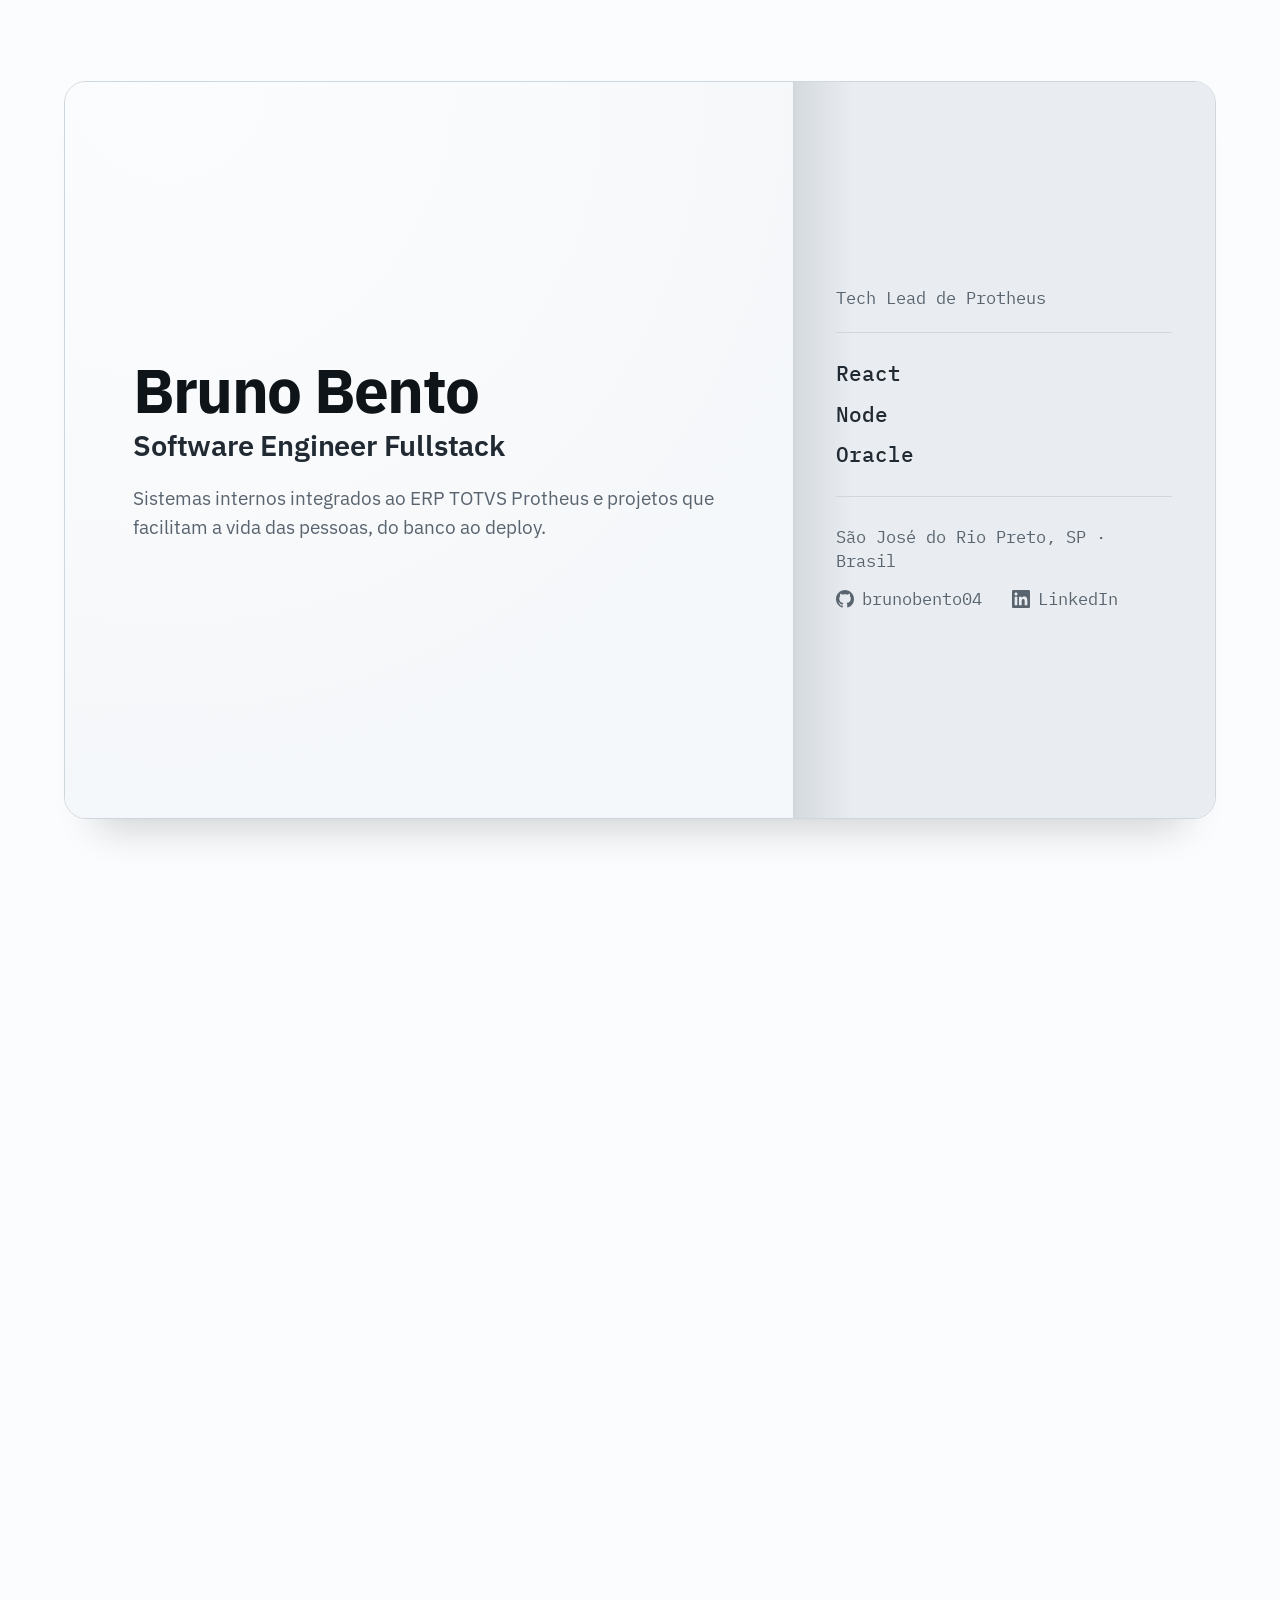
==== commit 0e899153: "Animação dos cards" ====
--- a/index.html
+++ b/index.html
@@ -35,6 +35,7 @@
 -->
 <script>
   document.documentElement.classList.add('type-pending');
+  document.documentElement.classList.add('js');
   setTimeout(function () {
     document.documentElement.classList.remove('type-pending');
   }, 700);
@@ -45,177 +46,90 @@
 <body>
 
 <main id="conteudo">
+  <div class="rolo" id="rolo">
+    <div class="palco">
+      <div class="baralho" id="baralho">
 
-  <!-- ===================================================================
-       HERO . "A junta"
-       A chapa e dividida por uma costura assimetrica em 63,33%.
-       Esquerda = humano / web: superficie mais clara, tipografia sans.
-       Direita  = maquina / ERP: superficie rebaixada, tipografia mono, so dados.
-       No load a costura e soldada uma vez, com o arco ambar viajando na ponta.
-       Abaixo de 900px a junta gira 90 graus: a mesma peca, deitada.
-       =================================================================== -->
-  <section class="hero" aria-labelledby="nome">
+        <!-- ===========================================================
+             CARTA 1 . apresentacao (a junta)
+             =========================================================== -->
+        <div class="carta">
+          <div class="hero card--intro" aria-labelledby="nome">
 
-    <!-- lado humano -->
-    <div class="human">
-      <h1 class="human__name reveal" id="nome">Bruno Bento</h1>
-      <p class="human__role reveal">Software Engineer Fullstack</p>
-      <p class="human__tagline reveal">Sistemas internos integrados ao ERP TOTVS Protheus e projetos que facilitam a vida das pessoas, do banco ao deploy.</p>
-      <p class="human__act reveal">
-        <a class="cta" href="#casos">
-          <span>Ver os casos</span>
-          <svg class="cta__arrow" viewBox="0 0 16 16" width="16" height="16" aria-hidden="true" focusable="false">
-            <path d="M8 1.5 v13 M2.5 9 L8 14.5 L13.5 9" fill="none" stroke="currentColor" stroke-width="2.1" stroke-linecap="round" stroke-linejoin="round"/>
-          </svg>
-        </a>
-      </p>
-    </div>
+            <div class="human">
+              <h1 class="human__name reveal" id="nome">Bruno Bento</h1>
+              <p class="human__role reveal">Software Engineer Fullstack</p>
+              <p class="human__tagline reveal">Sistemas internos integrados ao ERP TOTVS Protheus e projetos que facilitam a vida das pessoas, do banco ao deploy.</p>
+            </div>
 
-    <!-- lado maquina -->
-    <aside class="machine" aria-labelledby="ficha">
-      <h2 class="sr-only" id="ficha">Ficha técnica</h2>
+            <aside class="machine" aria-labelledby="ficha">
+              <h2 class="sr-only" id="ficha">Ficha técnica</h2>
 
-      <!-- a junta: a costura, e a solda que desce por ela -->
-      <div class="seam" aria-hidden="true"></div>
-      <div class="torch" aria-hidden="true"><span class="arc"></span></div>
+              <div class="seam" aria-hidden="true"></div>
+              <div class="torch" aria-hidden="true"><span class="arc"></span></div>
 
-      <div class="sheet">
-        <p class="sheet__lead reveal">Tech Lead de Protheus</p>
+              <div class="sheet">
+                <p class="sheet__lead reveal">Tech Lead de Protheus</p>
 
-        <ul class="sheet__stack">
-          <li class="reveal">React</li>
-          <li class="reveal">Node</li>
-          <li class="reveal">Oracle</li>
-        </ul>
+                <ul class="sheet__stack">
+                  <li class="reveal">React</li>
+                  <li class="reveal">Node</li>
+                  <li class="reveal">Oracle</li>
+                </ul>
 
-        <div class="sheet__meta reveal">
-          <p class="sheet__loc">São José do Rio Preto, SP · Brasil</p>
-          <ul class="sheet__links">
-            <li>
-              <a href="https://github.com/brunobento04" rel="me noopener">
-                <svg viewBox="0 0 16 16" width="18" height="18" aria-hidden="true" focusable="false">
-                  <path fill="currentColor" d="M8 0C3.58 0 0 3.58 0 8c0 3.54 2.29 6.53 5.47 7.59.4.07.55-.17.55-.38 0-.19-.01-.82-.01-1.49-2.01.37-2.53-.49-2.69-.94-.09-.23-.48-.94-.82-1.13-.28-.15-.68-.52-.01-.53.63-.01 1.08.58 1.23.82.72 1.21 1.87.87 2.33.66.07-.52.28-.87.51-1.07-1.78-.2-3.64-.89-3.64-3.95 0-.87.31-1.59.82-2.15-.08-.2-.36-1.02.08-2.12 0 0 .67-.21 2.2.82.64-.18 1.32-.27 2-.27s1.36.09 2 .27c1.53-1.04 2.2-.82 2.2-.82.44 1.1.16 1.92.08 2.12.51.56.82 1.27.82 2.15 0 3.07-1.87 3.75-3.65 3.95.29.25.54.73.54 1.48 0 1.07-.01 1.93-.01 2.2 0 .21.15.46.55.38A8.012 8.012 0 0 0 16 8c0-4.42-3.58-8-8-8z"/>
-                </svg>
-                <span>brunobento04</span>
-              </a>
-            </li>
-            <li>
-              <a href="https://www.linkedin.com/in/bruno-bento-932a7219b" rel="me noopener">
-                <svg viewBox="0 0 24 24" width="18" height="18" aria-hidden="true" focusable="false">
-                  <path fill="currentColor" d="M20.447 20.452h-3.554v-5.569c0-1.328-.027-3.037-1.852-3.037-1.853 0-2.136 1.445-2.136 2.939v5.667H9.351V9h3.414v1.561h.046c.477-.9 1.637-1.85 3.37-1.85 3.601 0 4.267 2.37 4.267 5.455v6.286zM5.337 7.433c-1.144 0-2.063-.926-2.063-2.065 0-1.138.92-2.063 2.063-2.063 1.14 0 2.064.925 2.064 2.063 0 1.139-.925 2.065-2.064 2.065zm1.782 13.019H3.555V9h3.564v11.452zM22.225 0H1.771C.792 0 0 .774 0 1.729v20.542C0 23.227.792 24 1.771 24h20.451C23.2 24 24 23.227 24 22.271V1.729C24 .774 23.2 0 22.225 0z"/>
-                </svg>
-                <span>LinkedIn</span>
-              </a>
-            </li>
-          </ul>
-        </div>
-      </div>
-    </aside>
+                <div class="sheet__meta reveal">
+                  <p class="sheet__loc">São José do Rio Preto, SP · Brasil</p>
+                  <ul class="sheet__links">
+                    <li>
+                      <a href="https://github.com/brunobento04" rel="me noopener">
+                        <svg viewBox="0 0 16 16" width="18" height="18" aria-hidden="true" focusable="false">
+                          <path fill="currentColor" d="M8 0C3.58 0 0 3.58 0 8c0 3.54 2.29 6.53 5.47 7.59.4.07.55-.17.55-.38 0-.19-.01-.82-.01-1.49-2.01.37-2.53-.49-2.69-.94-.09-.23-.48-.94-.82-1.13-.28-.15-.68-.52-.01-.53.63-.01 1.08.58 1.23.82.72 1.21 1.87.87 2.33.66.07-.52.28-.87.51-1.07-1.78-.2-3.64-.89-3.64-3.95 0-.87.31-1.59.82-2.15-.08-.2-.36-1.02.08-2.12 0 0 .67-.21 2.2.82.64-.18 1.32-.27 2-.27s1.36.09 2 .27c1.53-1.04 2.2-.82 2.2-.82.44 1.1.16 1.92.08 2.12.51.56.82 1.27.82 2.15 0 3.07-1.87 3.75-3.65 3.95.29.25.54.73.54 1.48 0 1.07-.01 1.93-.01 2.2 0 .21.15.46.55.38A8.012 8.012 0 0 0 16 8c0-4.42-3.58-8-8-8z"/>
+                        </svg>
+                        <span>brunobento04</span>
+                      </a>
+                    </li>
+                    <li>
+                      <a href="https://www.linkedin.com/in/bruno-bento-932a7219b" rel="me noopener">
+                        <svg viewBox="0 0 24 24" width="18" height="18" aria-hidden="true" focusable="false">
+                          <path fill="currentColor" d="M20.447 20.452h-3.554v-5.569c0-1.328-.027-3.037-1.852-3.037-1.853 0-2.136 1.445-2.136 2.939v5.667H9.351V9h3.414v1.561h.046c.477-.9 1.637-1.85 3.37-1.85 3.601 0 4.267 2.37 4.267 5.455v6.286zM5.337 7.433c-1.144 0-2.063-.926-2.063-2.065 0-1.138.92-2.063 2.063-2.063 1.14 0 2.064.925 2.064 2.063 0 1.139-.925 2.065-2.064 2.065zm1.782 13.019H3.555V9h3.564v11.452zM22.225 0H1.771C.792 0 0 .774 0 1.729v20.542C0 23.227.792 24 1.771 24h20.451C23.2 24 24 23.227 24 22.271V1.729C24 .774 23.2 0 22.225 0z"/>
+                        </svg>
+                        <span>LinkedIn</span>
+                      </a>
+                    </li>
+                  </ul>
+                </div>
+              </div>
+            </aside>
 
-  </section>
-
-  <!--
-    Alvos vazios, so para as ancoras resolverem enquanto as secoes nao existem.
-  -->
-  <section class="section" id="sobre"></section>
-  <section class="section" id="stack"></section>
-
-  <!-- ===================================================================
-       CASOS . a vitrine
-       A junta continua daqui pra baixo: a costura desce na mesma coluna do
-       hero e o painel maquina segue atras dela. Do mesmo jeito, a peca (web,
-       humano) fica a esquerda; a direita, so a ficha, em mono.
-       Um caso e um <li>. Os proximos empilham nesta lista: a costura e o
-       painel sao da secao, nao do caso, entao a linha continua sozinha.
-       =================================================================== -->
-  <section class="section casos" id="casos" aria-labelledby="casos-titulo">
-
-    <header class="casos__intro">
-      <h2 class="casos__titulo" id="casos-titulo">Casos</h2>
-      <p class="casos__lead">Cada caso abre aqui mesmo, numa janela de navegador, e roda navegável do jeito que é entregue.</p>
-    </header>
-
-    <ul class="casos__lista">
-
-      <li class="caso">
-
-        <div class="caso__humano">
-          <div class="caso__plaqueta">
-            <h3 class="caso__titulo">
-              <a class="caso__porta" href="demos/eletrica/index.html"
-                 data-demo="demos/eletrica/index.html"
-                 data-demo-name="Voltera"
-                 data-demo-setor="elétrica e energia solar"
-                 data-demo-title="Voltera, landing de serviço">Landing de serviço<span class="sr-only">: abrir a demo navegável</span></a>
-            </h3>
-            <p class="caso__nota">Página de captação inteira. O formulário monta o pedido e abre no WhatsApp; as fotos são slots, esperando as do cliente.</p>
-            <p class="caso__abrir" aria-hidden="true">
-              <span>Abrir a demo</span>
-              <svg class="caso__seta" viewBox="0 0 16 16" width="16" height="16" aria-hidden="true" focusable="false">
-                <path d="M1.5 8 h13 M9 2.5 L14.5 8 L9 13.5" fill="none" stroke="currentColor" stroke-width="2.1" stroke-linecap="round" stroke-linejoin="round"/>
-              </svg>
-            </p>
           </div>
         </div>
 
-        <dl class="caso__ficha">
-          <dt>setor</dt>
-          <dd>elétrica e energia solar</dd>
+        <!-- ===========================================================
+             CARTA 2 . caso Voltera (demo ao vivo)
+             =========================================================== -->
+        <div class="carta">
+          <figure class="janela">
+            <figcaption class="janela__bar">
+              <span class="janela__label">
+                <span class="janela__name">Voltera</span>
+                <span class="janela__sep" aria-hidden="true">·</span>
+                <span class="janela__setor">elétrica e energia solar</span>
+              </span>
+              <a class="janela__ext" href="demos/eletrica/index.html" target="_blank" rel="noopener" aria-label="Abrir a demo navegável em uma aba nova">
+                <svg viewBox="0 0 16 16" width="16" height="16" fill="none" stroke="currentColor" stroke-width="1.7" stroke-linecap="round" stroke-linejoin="round" aria-hidden="true" focusable="false"><path d="M9 3h4v4"/><path d="M13 3 7.5 8.5"/><path d="M11 9.5v3a1 1 0 0 1-1 1H3.5a1 1 0 0 1-1-1V6a1 1 0 0 1 1-1h3"/></svg>
+              </a>
+            </figcaption>
+            <div class="janela__viewport">
+              <p class="janela__loading" aria-hidden="true">carregando voltera</p>
+              <iframe class="janela__page" src="demos/eletrica/index.html" title="Voltera, landing de serviço (demonstração)" loading="lazy"></iframe>
+            </div>
+          </figure>
+        </div>
 
-          <dt>marca</dt>
-          <dd>Voltera, fictícia</dd>
-
-          <dt>blocos</dt>
-          <dd>hero, serviços, diferenciais, antes e depois, depoimentos, área de atuação, orçamento, rodapé</dd>
-
-          <dt>stack</dt>
-          <dd>HTML, CSS e JS puro, sem framework</dd>
-        </dl>
-
-      </li>
-
-    </ul>
-
-  </section>
-
-  <section class="section" id="contato"></section>
-
+      </div>
+    </div>
+  </div>
 </main>
-
-<!-- ===================================================================
-     A JANELA DOS CASOS
-     Clicar num caso abre aqui: um quadro com uma barra de titulo enxuta (so o
-     nome e o setor) e a demo rodando dentro do <iframe>, navegavel de verdade
-     (rola, preenche o formulario, arrasta o antes/depois).
-     E um overlay fixo comum (nao <dialog>), pra renderizar igual em qualquer
-     lugar, inclusive em preview. O JS cuida de Esc, backdrop e foco.
-     Sem JS, o link do caso continua abrindo a demo na pagina inteira:
-     progressive enhancement, nao dependencia.
-     =================================================================== -->
-<div class="browser" id="browser" hidden>
-  <div class="browser__backdrop" data-close></div>
-
-  <div class="browser__frame" role="dialog" aria-modal="true" aria-labelledby="browser-name">
-
-    <div class="browser__bar">
-      <p class="browser__label">
-        <span class="browser__name" id="browser-name">Voltera</span>
-        <span class="browser__sep" aria-hidden="true">·</span>
-        <span class="browser__setor" id="browser-setor">elétrica e energia solar</span>
-      </p>
-
-      <button class="browser__btn browser__btn--close" id="browser-close" type="button" aria-label="Fechar a demonstração">
-        <svg viewBox="0 0 16 16" width="16" height="16" fill="none" stroke="currentColor" stroke-width="1.8" stroke-linecap="round" stroke-linejoin="round" aria-hidden="true" focusable="false"><path d="M4 4l8 8M12 4l-8 8"/></svg>
-      </button>
-    </div>
-
-    <div class="browser__viewport">
-      <p class="browser__loading" id="browser-loading" aria-hidden="true">carregando</p>
-      <iframe class="browser__page" id="browser-page" title="Demonstração navegável"></iframe>
-    </div>
-
-  </div>
-</div>
 
 </body>
 </html>
--- a/styles.css
+++ b/styles.css
@@ -95,6 +95,9 @@
      760 - 64 - 40 = 656); o teto existe para 1600px+ nao esticar a linha. */
   --case-max: 48rem;   /* 768 */
 
+  /* altura do card no baralho; e tambem o trajeto vertical da solda */
+  --carta-h: min(82vh, 58rem);
+
   /* Raio: a pastilha e pill (rx = h/2, como no banner). O raio da chapa fica
      registrado para as superficies das proximas secoes. */
   --r-pill:  999px;
@@ -204,19 +207,19 @@
 /* ── 4. Hero: a chapa ─────────────────────────────────────────────────────── */
 
 .hero {
-  min-height: 100vh;
-  min-height: 100dvh;
   display: grid;
-
-  /* Mobile: a junta esta deitada. Mesmos 63/37, girados 90 graus.
-     minmax(min-content, Xfr) mantem a proporcao mas nunca corta o conteudo. */
+  /* Mobile: a junta esta deitada. Mesmos 63/37, girados 90 graus. */
   grid-template-rows: minmax(min-content, 63.33fr) minmax(min-content, 36.67fr);
+
+  /* agora e um card na grade */
+  border: 1px solid var(--rule);
+  border-radius: var(--r-plate);
+  overflow: clip;
 }
 
 @media (min-width: 900px) {
   .hero {
     grid-template-rows: none;
-    /* minmax(0, Xfr) trava a razao exata: e onde a costura tem que cair. */
     grid-template-columns: minmax(0, 63.33fr) minmax(0, 36.67fr);
   }
 }
@@ -510,7 +513,7 @@
 
 @keyframes weld-travel-y {
   from { transform: translate3d(0, -60px, 0); }
-  to   { transform: translate3d(0, calc(100dvh + 60px), 0); }
+  to   { transform: translate3d(0, calc(var(--carta-h) + 60px), 0); }
 }
 
 @keyframes weld-glow {
@@ -551,319 +554,80 @@
 }
 
 
-/* ── 10. Casos: a vitrine ─────────────────────────────────────────────────────
-   A junta continua, mas aqui ela nao e o assunto: e a estante. A costura desce
-   na mesma coluna do hero (--seam-x) e o painel maquina continua atras dela.
-   Como as duas secoes sao full-bleed e vizinhas, a linha nao tem emenda: o
-   painel do hero acaba e este comeca no mesmo x, com o mesmo rebaixo.
-
-   A divisao de trabalho tambem e a do hero:
-     esquerda (humano, sans) = a peca. O que e, o que ela faz, e a porta.
-     direita  (maquina, mono) = so dado. A ficha da peca, nada mais.
-
-   Um caso e um <li>. A costura e o painel sao pintados pela secao inteira, e
-   nao por caso, entao os proximos so empilham na lista: a linha continua
-   sozinha e nada aqui precisa ser redesenhado.
-
-   Movimento: nenhum na entrada. O hero ja teve a solda; uma vitrine e uma
-   bancada, nao um espetaculo. O que se move e o que o dedo toca: a plaqueta
-   afunda, a seta anda. O reduced motion desta secao mora no fim do bloco,
-   junto do que ele desliga (o bloco 9 e do hero). */
-
-.casos {
-  position: relative;
-  padding-block: var(--pad-section);
-}
-
-/* O painel e a costura sao da secao inteira. Os dois sao pseudos posicionados
-   e o conteudo vem depois no DOM: o empilhamento se resolve pela ordem, sem
-   nenhum z-index. */
-@media (min-width: 900px) {
-  .casos::before,
-  .casos::after {
-    content: "";
+/* ── 10. Baralho no scroll: passar de card em card ────────────────────────────
+   Rolar pra baixo "puxa" o card da frente pra cima e revela o proximo
+   (1 -> 2 -> 3); rolar pra cima desfaz (3 -> 2 -> 1). O baralho fica preso na
+   tela (sticky) e o scroll conduz a animacao (JS so escreve transform/opacity).
+   Fallback sem JS ou com movimento reduzido: os cards viram uma coluna. */
+
+/* --- fallback: coluna simples --- */
+.baralho { display: contents; }
+
+.palco {
+  display: grid;
+  gap: clamp(1.5rem, 3vw, 2.5rem);
+  max-width: 72rem;
+  margin-inline: auto;
+  padding: clamp(1.5rem, 4vw, 3rem) clamp(1rem, 3vw, 2rem);
+}
+
+.carta > * { height: var(--carta-h); }
+
+/* o scroll segue o mouse: sobre a demo, rola o site interno dela; fora (margens,
+   barra do card, ou o card de apresentacao) rola o portfolio (o baralho). Por
+   isso a demo fica interativa (pointer-events no padrao), sem override aqui. */
+
+/* --- modo scroll-scrub (com JS e movimento normal) --- */
+@media (prefers-reduced-motion: no-preference) {
+  html.js .rolo { position: relative; }   /* a altura vem do JS: N x 100vh */
+
+  html.js .palco {
+    position: sticky;
+    top: 0;
+    height: 100vh;
+    height: 100dvh;
+    display: grid;
+    place-items: center;
+    overflow: hidden;
+    max-width: none;
+    margin: 0;
+    gap: 0;
+    padding: clamp(1rem, 3vw, 2rem);
+  }
+
+  html.js .baralho {
+    display: block;
+    position: relative;
+    width: min(72rem, 100%);
+    height: var(--carta-h);
+  }
+
+  html.js .carta {
     position: absolute;
-    top: 0;
-    bottom: 0;
-    pointer-events: none;
-  }
-
-  /* o rebaixo: mesmo gradiente do .machine, entao a sombra da costura
-     atravessa a fronteira das duas secoes sem degrau */
-  .casos::before {
-    left: var(--seam-x);
-    right: 0;
-    background-color: var(--surface-machine);
-    background-image: linear-gradient(90deg, var(--recess-1), var(--recess-2) var(--recess-w));
-  }
-
-  /* a costura, na coluna exata do hero */
-  .casos::after {
-    left: var(--seam-x);
-    width: 1.5px;
-    background: var(--seam);
-  }
-}
-
-.casos__intro,
-.caso { position: relative; }
-
-
-/* --- cabecalho ------------------------------------------------------------ */
-
-.casos__intro {
-  padding-inline: var(--pad-x);
-  margin-bottom: clamp(2rem, 5vw, 3.75rem);
-}
-
-@media (min-width: 900px) {
-  /* --seam-x como largura: o cabecalho acaba exatamente na costura, sem
-     precisar de uma segunda grade so para segurar duas linhas de texto. */
-  .casos__intro {
-    width: var(--seam-x);
-    padding-right: var(--pad-seam);
-  }
-}
-
-.casos__titulo {
-  font-size: var(--fs-h2);
-  font-weight: 700;
-  line-height: 1.05;
-  letter-spacing: -.014em;   /* -0.5px sobre 35px: a mesma tensao do nome */
-  color: var(--ink-strong);
-}
-
-.casos__lead {
-  margin-top: clamp(.5rem, 1.167vw, .875rem);
-  max-width: 32em;           /* a medida de linha da tagline do hero */
-  font-size: var(--fs-body);
-  line-height: 1.5;
-  color: var(--ink-muted);
-  text-wrap: pretty;
-}
-
-
-/* --- a lista -------------------------------------------------------------- */
-
-.casos__lista {
-  display: grid;
-  gap: clamp(2.5rem, 6vw, 4.5rem);
-}
-
-.caso { display: grid; }
-
-@media (min-width: 900px) {
-  .caso {
-    grid-template-columns: minmax(0, 63.33fr) minmax(0, 36.67fr);
-    /* a ficha comeca na altura da peca, nao no meio dela */
-    align-items: start;
-  }
-}
-
-/* O recuo mora nas celulas, nunca na secao: e o que mantem a grade colada nos
-   63,33% do viewport, igual ao hero. */
-.caso__humano { padding-inline: var(--pad-x); }
-
-@media (min-width: 900px) {
-  .caso__humano {
-    padding-left: var(--pad-x);
-    padding-right: var(--pad-seam);
-  }
-}
-
-
-/* --- a plaqueta: a peca, e a porta dela ----------------------------------- */
-
-.caso__plaqueta {
-  --plaqueta-pad: clamp(1.25rem, 2.667vw, 2rem);   /* 32 @1200 */
-  position: relative;
-  max-width: var(--case-max);
-  padding: var(--plaqueta-pad);
-  border: 1px solid var(--rule);
-  border-radius: var(--r-plate);
-  background: var(--surface-machine);
-  overflow: clip;            /* e o que recorta a porta no raio da chapa */
-  transition:
-    transform var(--t-fast) var(--ease-out),
-    border-color var(--t-fast) ease;
-}
-
-.caso__titulo {
-  font-size: var(--fs-h3);
-  font-weight: 600;
-  line-height: 1.2;
-  letter-spacing: -.007em;
-  color: var(--ink-strong);
-}
-
-/* O link mora no titulo, porque e o nome da peca que leva ate ela. A area de
-   clique, essa e a plaqueta inteira: o ::after cobre a peca toda. */
-.caso__porta {
-  text-decoration: none;
-  color: inherit;
-}
-
-.caso__porta::after {
-  content: "";
-  position: absolute;
-  inset: 0;
-}
-
-/* Com o alvo esticado, o anel de foco no texto do link mentiria sobre o
-   tamanho do alvo. Ele passa para a plaqueta. Sem :has(), o anel volta pro
-   titulo pela regra global do bloco 2: menor, mas nunca ausente. */
-.caso__porta:focus-visible { outline: none; }
-
-.caso__plaqueta:has(.caso__porta:focus-visible) {
-  outline: 2px solid var(--focus);
-  outline-offset: 3px;
-}
-
-.caso__nota {
-  margin-top: clamp(.375rem, .833vw, .625rem);
-  max-width: 32em;
-  font-size: var(--fs-body);
-  line-height: 1.5;
-  color: var(--ink-muted);
-  text-wrap: pretty;
-}
-
-/* A porta: a mesma pastilha do CTA do hero, deitada na borda de baixo da
-   plaqueta de ponta a ponta. A seta e a mesma faisca, virada: o hero aponta
-   pra baixo, pra dentro da pagina; esta aponta pra fora, pra peca. */
-.caso__abrir {
-  display: flex;
-  align-items: center;
-  justify-content: space-between;
-  gap: 1rem;
-  margin:
-    clamp(1.5rem, 3.333vw, 2.5rem)
-    calc(var(--plaqueta-pad) * -1)
-    calc(var(--plaqueta-pad) * -1);
-  min-height: clamp(2.75rem, 4.333vw, 3.5rem);   /* 52 @1200, como o CTA */
-  padding-inline: var(--plaqueta-pad);
-  background: var(--cta-bg);
-  color: var(--cta-fg);
-  font-size: clamp(.9375rem, 1.5vw, 1.125rem);
-  font-weight: 600;
-  letter-spacing: -.006em;
-}
-
-.caso__seta {
-  flex: none;
-  color: var(--accent);
-  transition: transform 200ms var(--ease-out);
-}
-
-@media (hover: hover) and (pointer: fine) {
-  .caso__plaqueta:hover {
-    transform: translateY(-1px);
-    border-color: var(--ink-muted);
-  }
-
-  .caso__plaqueta:hover .caso__seta { transform: translateX(2px); }
-}
-
-.caso__plaqueta:active { transform: translateY(0) scale(.995); }
-
-
-/* --- a ficha -------------------------------------------------------------- */
-
-.caso__ficha {
-  display: grid;
-  grid-template-columns: auto minmax(0, 1fr);
-  gap: clamp(.5rem, 1.167vw, 1rem) clamp(1rem, 1.667vw, 1.25rem);
-  font-family: var(--font-mono);
-  font-size: var(--fs-mono-sm);
-  line-height: 1.45;
-
-  /* Mobile: a junta deita. A ficha vira uma faixa rebaixada com a costura na
-     borda de ataque, que e exatamente o que o painel maquina do hero faz
-     abaixo de 900px. Sangra ate a borda porque o recuo e dela, nao do <li>. */
-  margin-top: clamp(1.75rem, 5vw, 2.5rem);
-  padding: clamp(1.25rem, 4.667vw, 1.75rem) var(--pad-x);
-  border-top: 1.5px solid var(--seam);
-  background-color: var(--surface-machine);
-  background-image: linear-gradient(180deg, var(--recess-1), var(--recess-2) var(--recess-w));
-}
-
-@media (min-width: 900px) {
-  .caso__ficha {
-    /* De pe, a faixa some: quem pinta o rebaixo e a costura e a secao.
-       O teto de largura persegue o da ficha do hero: os dois leem
-       --sheet-max, entao as duas colunas mono tem a mesma medida em
-       qualquer viewport. */
-    margin-top: 0;
-    padding: 0 var(--pad-seam);
-    max-width: calc(var(--sheet-max) + var(--pad-seam) * 2);
-    border-top: 0;
-    background: none;
-  }
-}
-
-.caso__ficha dt { color: var(--ink-muted); }
-.caso__ficha dd { color: var(--ink); }
-
-
-/* --- reduced motion -------------------------------------------------------
-   Mesmo criterio do bloco 9: cai todo o deslocamento, fica a transicao de cor. */
-
-@media (prefers-reduced-motion: reduce) {
-  .caso__plaqueta { transition: border-color var(--t-fast) ease; }
-
-  .caso__plaqueta:hover,
-  .caso__plaqueta:active { transform: none; }
-
-  .caso__seta { transition: none; }
-  .caso__plaqueta:hover .caso__seta { transform: none; }
-}
-
-
-/* ── 11. A janela dos casos ────────────────────────────────────────────────────
-   Um quadro que roda a demo dentro de um <iframe>. A barra de titulo e enxuta:
-   so o nome (sans, o lado humano) e o setor (mono, o lado maquina), separados
-   pelo ponto. Mesma materia do resto: superficie aco, borda de fio. A unica
-   faisca ambar aqui e a mesma da pagina toda: o anel de foco.
-   Overlay fixo comum (nao <dialog>): renderiza igual em qualquer lugar. */
-
-.browser[hidden] { display: none; }
-
-.browser {
-  position: fixed;
-  inset: 0;
-  z-index: 100;
-  display: flex;
-  align-items: center;
-  justify-content: center;
-  padding: clamp(0px, 4vw, 3rem);
-}
-
-.browser__backdrop {
-  position: absolute;
-  inset: 0;
-  background: rgba(14, 20, 24, .55);
-}
-
-/* trava a rolagem do fundo enquanto a janela esta aberta */
-.browser-open, .browser-open body { overflow: hidden; }
-
-.browser__frame {
-  position: relative;
-  z-index: 1;
+    inset: 0;
+    transform-origin: center;
+    will-change: transform, filter;
+  }
+
+  html.js .carta > * { height: 100%; }
+}
+
+
+/* --- a janela --- */
+
+.janela {
+  margin: 0;
   display: flex;
   flex-direction: column;
-  width: min(1200px, 100%);
-  height: min(860px, 100%);
   background: var(--surface-machine);
   border: 1px solid var(--rule);
   border-radius: var(--r-plate);
   overflow: clip;
-  box-shadow: 0 30px 90px rgba(14, 20, 24, .38);
-  color: var(--ink);
+  box-shadow: 0 12px 40px rgba(14, 20, 24, .18);
 }
 
 /* --- a barra de titulo: nome . setor --- */
-.browser__bar {
+.janela__bar {
   display: flex;
   align-items: center;
   gap: .75rem;
@@ -873,7 +637,7 @@
   border-bottom: 1px solid var(--rule);
 }
 
-.browser__label {
+.janela__label {
   flex: 1 1 auto;
   min-width: 0;
   display: flex;
@@ -883,7 +647,7 @@
   white-space: nowrap;
 }
 
-.browser__name {
+.janela__name {
   font-family: var(--font-sans);
   font-weight: 600;
   font-size: 1rem;
@@ -892,9 +656,9 @@
   flex: none;
 }
 
-.browser__sep { color: var(--ink-muted); flex: none; }
-
-.browser__setor {
+.janela__sep { color: var(--ink-muted); flex: none; }
+
+.janela__setor {
   font-family: var(--font-mono);
   font-size: var(--fs-mono-sm);
   color: var(--ink-muted);
@@ -902,80 +666,54 @@
   text-overflow: ellipsis;
 }
 
-.browser__btn {
+.janela__ext {
   display: inline-flex;
   align-items: center;
   justify-content: center;
   flex: none;
   width: 32px;
   height: 32px;
-  padding: 0;
-  border: 0;
   border-radius: 8px;
-  background: transparent;
   color: var(--ink-muted);
-  cursor: pointer;
-  transition: background var(--t-fast) ease, color var(--t-fast) ease, transform var(--t-fast) var(--ease-out);
+  transition: background var(--t-fast) ease, color var(--t-fast) ease;
 }
 
 @media (hover: hover) and (pointer: fine) {
-  .browser__btn:hover { background: var(--surface-machine); color: var(--ink-strong); }
-}
-
-.browser__btn:active { transform: scale(.94); }
+  .janela__ext:hover { background: var(--surface-machine); color: var(--ink-strong); }
+}
 
 /* --- o conteudo: a demo dentro do iframe --- */
-.browser__viewport {
+.janela__viewport {
   position: relative;
   flex: 1 1 auto;
   min-height: 0;
   background: var(--surface-human);
 }
 
-.browser__page {
+.janela__page {
+  position: relative;
+  z-index: 1;
   display: block;
   width: 100%;
   height: 100%;
   border: 0;
-  background: var(--surface-human);
-}
-
-/* o iframe cobre isto quando termina de carregar */
-.browser__loading {
+}
+
+.janela__loading {
   position: absolute;
   inset: 0;
+  z-index: 0;
   display: flex;
   align-items: center;
   justify-content: center;
   font-family: var(--font-mono);
   font-size: var(--fs-mono-sm);
   color: var(--ink-muted);
-  background: var(--surface-human);
-}
-
-.browser.is-loaded .browser__loading { display: none; }
-
-/* --- movimento: discreto de proposito. O hero ja teve a solda; a janela so
-   aparece, rapida, e para. --- */
-.browser:not([hidden]) .browser__frame    { animation: browser-in  200ms var(--ease-out) both; }
-.browser:not([hidden]) .browser__backdrop { animation: backdrop-in 200ms linear both; }
-
-@keyframes browser-in  { from { opacity: 0; transform: translateY(8px) scale(.99); } }
-@keyframes backdrop-in { from { opacity: 0; } }
-
-@media (prefers-reduced-motion: reduce) {
-  .browser:not([hidden]) .browser__frame,
-  .browser:not([hidden]) .browser__backdrop { animation: none; }
-  .browser__btn:active { transform: none; }
-}
-
-/* --- mobile: a janela toma a tela inteira --- */
+}
+
+
+
+/* --- mobile: a janela encolhe, mas segue navegavel --- */
 @media (max-width: 640px) {
-  .browser { padding: 0; }
-  .browser__frame {
-    width: 100%;
-    height: 100%;
-    border: 0;
-    border-radius: 0;
-  }
-}
+  .janela { border-radius: 14px; }
+}
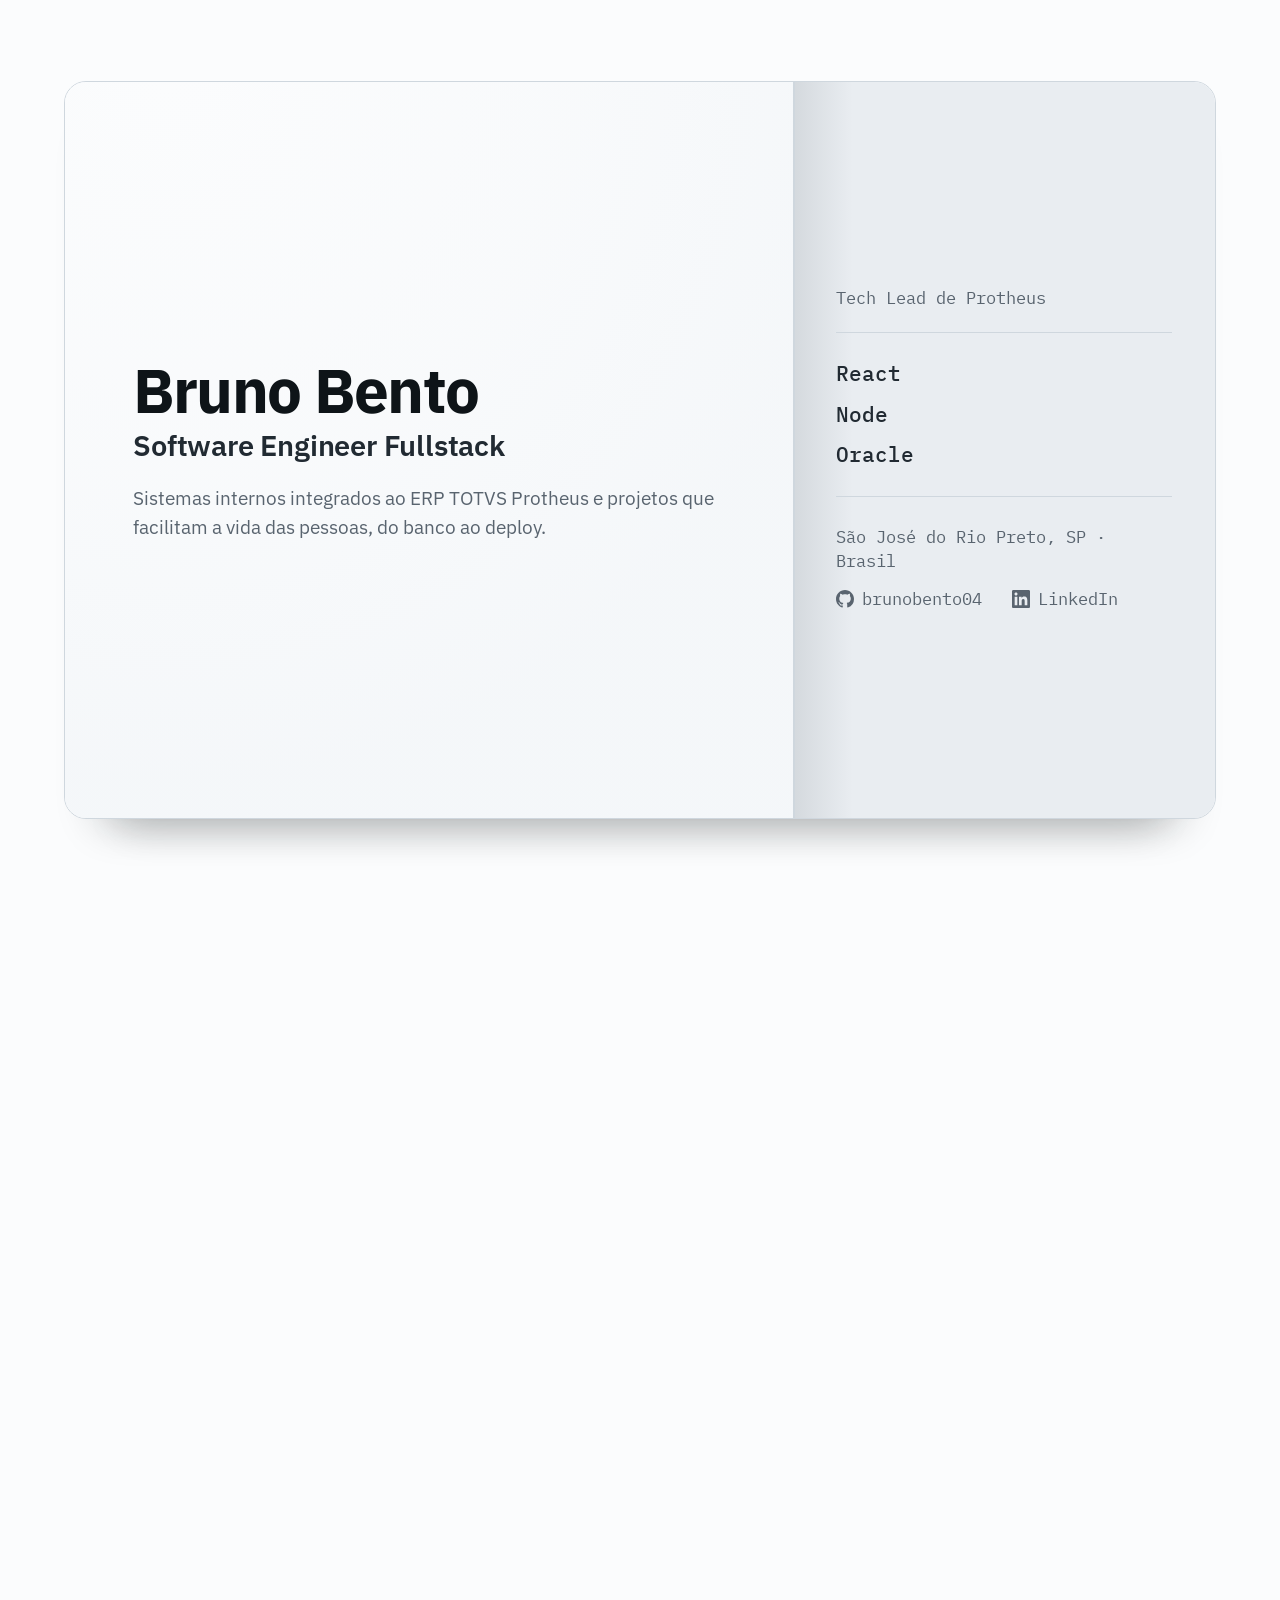
==== commit d967aa83: "Novo card" ====
--- a/index.html
+++ b/index.html
@@ -126,6 +126,30 @@
           </figure>
         </div>
 
+        <!-- ===========================================================
+             CARTA 3 . caso 4Evolut (demo de sistema jogável)
+             Mesmo padrao da janela: nome+setor, abrir-em-nova-aba, iframe.
+             O botao abre a demo LOCAL, sem link para o site real.
+             =========================================================== -->
+        <div class="carta">
+          <figure class="janela">
+            <figcaption class="janela__bar">
+              <span class="janela__label">
+                <span class="janela__name">4Evolut</span>
+                <span class="janela__sep" aria-hidden="true">·</span>
+                <span class="janela__setor">sistema de gestão</span>
+              </span>
+              <a class="janela__ext" href="demos/gestao/index.html" target="_blank" rel="noopener" aria-label="Abrir a demo do painel de gestão em uma aba nova">
+                <svg viewBox="0 0 16 16" width="16" height="16" fill="none" stroke="currentColor" stroke-width="1.7" stroke-linecap="round" stroke-linejoin="round" aria-hidden="true" focusable="false"><path d="M9 3h4v4"/><path d="M13 3 7.5 8.5"/><path d="M11 9.5v3a1 1 0 0 1-1 1H3.5a1 1 0 0 1-1-1V6a1 1 0 0 1 1-1h3"/></svg>
+              </a>
+            </figcaption>
+            <div class="janela__viewport">
+              <p class="janela__loading" aria-hidden="true">carregando 4evolut</p>
+              <iframe class="janela__page" src="demos/gestao/index.html" title="4Evolut, painel de gestão (demonstração)" loading="lazy"></iframe>
+            </div>
+          </figure>
+        </div>
+
       </div>
     </div>
   </div>
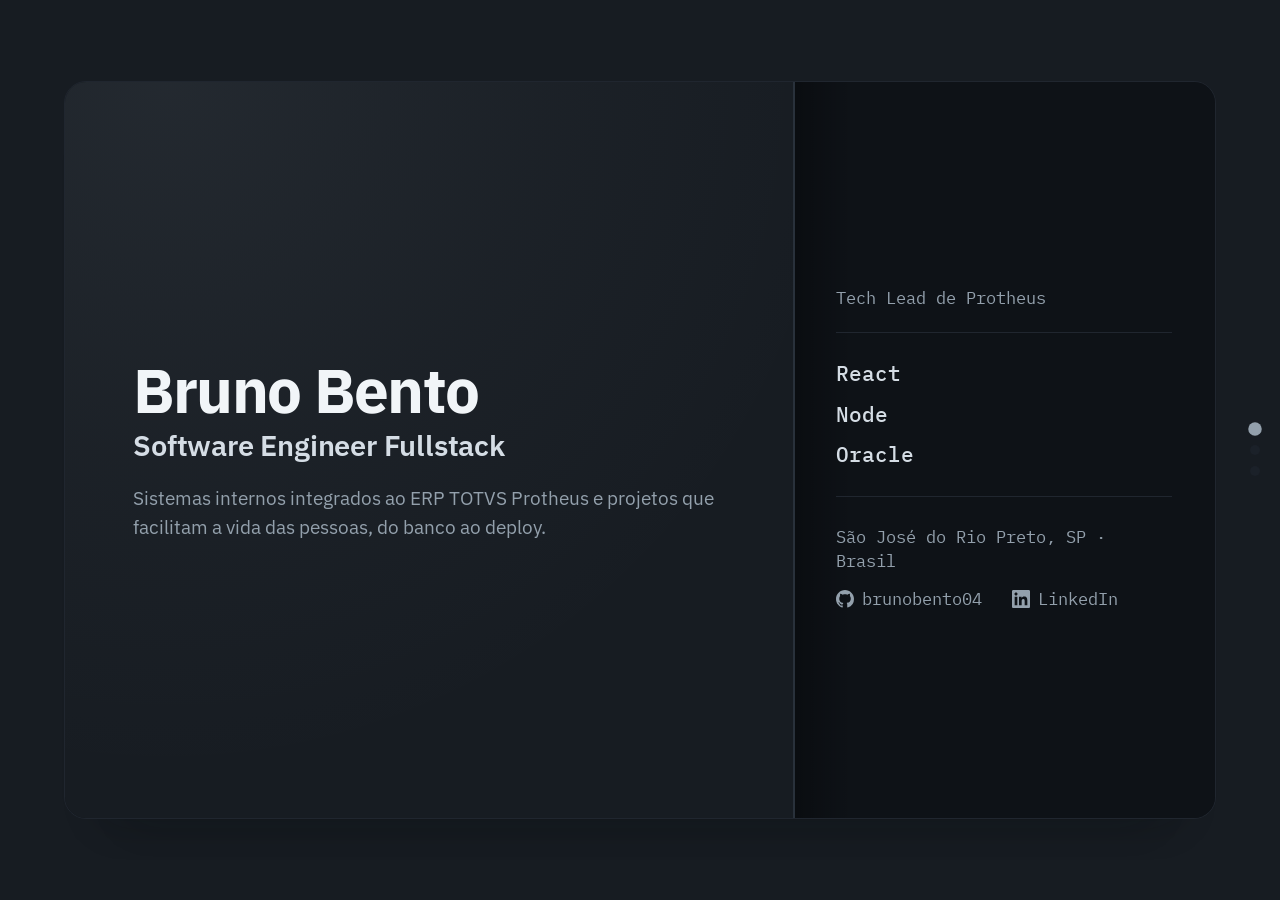
==== commit ad803297: "Ajustes visuais" ====
--- a/index.html
+++ b/index.html
@@ -2,7 +2,7 @@
 <html lang="pt-BR">
 <head>
 <meta charset="utf-8">
-<meta name="viewport" content="width=device-width, initial-scale=1">
+<meta name="viewport" content="width=device-width, initial-scale=1, viewport-fit=cover">
 
 <title>Bruno Bento · Software Engineer Fullstack</title>
 <meta name="description" content="Sistemas internos integrados ao ERP TOTVS Protheus e projetos que facilitam a vida das pessoas, do banco ao deploy. São José do Rio Preto, SP, Brasil.">
@@ -16,8 +16,9 @@
 <meta property="og:url" content="https://brunobento04.github.io/">
 <meta name="twitter:card" content="summary">
 
-<meta name="theme-color" content="#fbfcfd" media="(prefers-color-scheme: light)">
-<meta name="theme-color" content="#171c22" media="(prefers-color-scheme: dark)">
+<!-- portfolio travado em dark: uma unica cor de barra, sempre escura -->
+<meta name="theme-color" content="#171c22">
+<meta name="color-scheme" content="dark">
 
 <link rel="icon" href="favicon.svg" type="image/svg+xml">
 
@@ -122,6 +123,17 @@
             <div class="janela__viewport">
               <p class="janela__loading" aria-hidden="true">carregando voltera</p>
               <iframe class="janela__page" src="demos/eletrica/index.html" title="Voltera, landing de serviço (demonstração)" loading="lazy"></iframe>
+              <!-- mobile: preview + botao grande que abre a demo em tela cheia -->
+              <div class="janela__preview">
+                <span class="janela__glyph" aria-hidden="true">
+                  <svg viewBox="0 0 24 24" fill="none" stroke="currentColor" stroke-width="1.7" stroke-linecap="round" stroke-linejoin="round"><path d="M13 2 4 14h7v8l9-12h-7z"/></svg>
+                </span>
+                <p class="janela__ptxt">Landing navegável da Voltera. Abre em tela cheia.</p>
+                <a class="janela__cta" href="demos/eletrica/index.html" target="_blank" rel="noopener">
+                  Abrir demo
+                  <svg viewBox="0 0 16 16" fill="none" stroke="currentColor" stroke-width="1.7" stroke-linecap="round" stroke-linejoin="round" aria-hidden="true" focusable="false"><path d="M9 3h4v4"/><path d="M13 3 7.5 8.5"/><path d="M11 9.5v3a1 1 0 0 1-1 1H3.5a1 1 0 0 1-1-1V6a1 1 0 0 1 1-1h3"/></svg>
+                </a>
+              </div>
             </div>
           </figure>
         </div>
@@ -146,6 +158,17 @@
             <div class="janela__viewport">
               <p class="janela__loading" aria-hidden="true">carregando 4evolut</p>
               <iframe class="janela__page" src="demos/gestao/index.html" title="4Evolut, painel de gestão (demonstração)" loading="lazy"></iframe>
+              <!-- mobile: preview + botao grande que abre a demo em tela cheia -->
+              <div class="janela__preview">
+                <span class="janela__glyph" aria-hidden="true">
+                  <svg viewBox="0 0 24 24" fill="none" stroke="currentColor" stroke-width="1.7" stroke-linecap="round" stroke-linejoin="round"><rect x="3.5" y="3.5" width="7" height="7" rx="1.6"/><rect x="13.5" y="3.5" width="7" height="7" rx="1.6"/><rect x="3.5" y="13.5" width="7" height="7" rx="1.6"/><rect x="13.5" y="13.5" width="7" height="7" rx="1.6"/></svg>
+                </span>
+                <p class="janela__ptxt">Painel de gestão jogável. Abre em tela cheia.</p>
+                <a class="janela__cta" href="demos/gestao/index.html" target="_blank" rel="noopener">
+                  Abrir demo
+                  <svg viewBox="0 0 16 16" fill="none" stroke="currentColor" stroke-width="1.7" stroke-linecap="round" stroke-linejoin="round" aria-hidden="true" focusable="false"><path d="M9 3h4v4"/><path d="M13 3 7.5 8.5"/><path d="M11 9.5v3a1 1 0 0 1-1 1H3.5a1 1 0 0 1-1-1V6a1 1 0 0 1 1-1h3"/></svg>
+                </a>
+              </div>
             </div>
           </figure>
         </div>
--- a/styles.css
+++ b/styles.css
@@ -717,3 +717,209 @@
 @media (max-width: 640px) {
   .janela { border-radius: 14px; }
 }
+
+
+/* ── 11. Preview da janela (mobile) ───────────────────────────────────────────
+   No desktop (aprovado) a demo roda ao vivo no <iframe>. No celular um iframe
+   de pagina desktop vira armadilha: scroll aninhado e conteudo minusculo. Entao
+   no mobile a janela troca pra um preview limpo com botao grande que abre a demo
+   em TELA CHEIA (nova aba). Estado base = escondido; a media query mobile mostra.
+   Anima so transform/opacity; reduced-motion coberto. */
+
+.janela__preview {
+  display: none;                 /* desktop: some; mobile: flex (secao 12) */
+  flex-direction: column;
+  align-items: center;
+  justify-content: center;
+  gap: 1rem;
+  text-align: center;
+  min-height: 300px;
+  padding: clamp(2rem, 8vw, 3rem) 1.5rem;
+  background:
+    radial-gradient(120% 90% at 50% 0%, rgba(255, 143, 69, .06), transparent 60%),
+    var(--surface-machine);
+}
+
+.janela__glyph {
+  width: 60px; height: 60px;
+  display: grid; place-items: center;
+  border-radius: 16px;
+  color: var(--ink);
+  background: var(--surface-human);
+  border: 1px solid var(--rule);
+}
+.janela__glyph svg { width: 28px; height: 28px; }
+
+.janela__ptxt {
+  max-width: 22ch;
+  font-family: var(--font-mono);
+  font-size: var(--fs-mono-sm);
+  line-height: 1.45;
+  color: var(--ink-muted);
+}
+
+.janela__cta {
+  display: inline-flex;
+  align-items: center;
+  gap: .6rem;
+  min-height: 52px;              /* alvo de toque folgado (>= 44px) */
+  padding: 0 1.6rem;
+  border-radius: var(--r-pill);
+  background: var(--cta-bg);
+  color: var(--cta-fg);
+  font-family: var(--font-sans);
+  font-size: 1rem;              /* 16px: sem surpresa de zoom */
+  font-weight: 600;
+  text-decoration: none;
+  transition: transform var(--t-fast) var(--ease-out);
+}
+.janela__cta svg { width: 18px; height: 18px; color: var(--accent); }
+.janela__cta:active { transform: scale(.98); }
+
+@media (prefers-reduced-motion: reduce) {
+  .janela__cta { transition: none; }
+  .janela__cta:active { transform: none; }
+}
+
+
+/* ── 12. Mobile (<= 768px): o baralho vira coluna, a janela vira preview ───────
+   SO mobile. O desktop (>= 769px) foi aprovado e nao e tocado por nada abaixo.
+   Mobile-first (as 4 skills): 100dvh no lugar de h-screen (o palco ja usa dvh),
+   1 coluna, alvos >= 44px, inputs 16px, grid em vez de flex-math, zero
+   overflow horizontal, safe-area. O scroll-scrub e desligado aqui e no JS. */
+
+@media (max-width: 768px) {
+  /* nada de scroll horizontal preso: a pagina rola vertical, natural */
+  body { overflow-x: hidden; }
+
+  /* desliga o modo scroll-scrub e volta pra coluna empilhada.
+     Repete os seletores html.js pra bater a especificidade do bloco de cima. */
+  html.js .rolo { position: static; height: auto; }
+
+  html.js .palco {
+    position: static;
+    height: auto;
+    display: block;
+    overflow: visible;
+    max-width: 46rem;
+    margin-inline: auto;
+    padding: clamp(1rem, 5vw, 1.75rem);
+    gap: 0;
+  }
+
+  html.js .baralho {
+    display: block;
+    position: static;
+    width: auto;
+    height: auto;
+  }
+
+  html.js .carta {
+    position: static;
+    inset: auto;
+    transform: none;
+    filter: none;
+    will-change: auto;
+    margin-bottom: clamp(1.25rem, 5vw, 1.75rem);
+  }
+  html.js .carta:last-child { margin-bottom: 0; }
+
+  /* altura livre: o hero cresce com o conteudo; a janela idem */
+  .carta > *,
+  html.js .carta > * { height: auto; }
+
+  /* a janela: esconde o iframe (armadilha de scroll aninhado + minusculo)
+     e mostra o preview com botao grande "Abrir demo" (tela cheia) */
+  .janela__page,
+  .janela__loading { display: none; }
+  .janela__viewport { flex: none; }
+  .janela__preview { display: flex; }
+
+  /* alvo de toque maior no botao de abrir-em-nova-aba da barra de titulo */
+  .janela__ext { width: 44px; height: 44px; }
+}
+
+
+/* ── 13. Snap do deck + pontos + DARK travado ─────────────────────────────────
+   (a) transicao firme e curta do deck (so transform/opacity, ease-out do banner)
+   (b) pontos de posicao (affordance da navegacao snap), criados via JS no desktop
+   (c) portfolio SEMPRE em dark, independente do tema do device (igual ao print).
+   As demos nos <iframe> mantem o visual proprio delas (documento separado). */
+
+/* (c) DARK sempre: a ultima declaracao de cada token no :root vence a cascata,
+   entao os valores escuros valem tanto no modo claro quanto no escuro do SO. */
+:root {
+  color-scheme: dark;
+
+  --surface-human:   #171c22;
+  --surface-machine: #0e1217;
+  --seam:            #29313b;
+  --rule:            #20262f;
+
+  --ink-strong: #f1f5f8;
+  --ink:        #d5dde5;
+  --ink-muted:  #93a0ac;
+
+  --cta-bg: #e9eef2;
+  --cta-fg: #141a1f;
+  --accent: #a8490a;
+  --focus:  #ff8f45;
+
+  --sheen: radial-gradient(95% 95% at 14% 0%,
+             rgba(199, 215, 231, .07)  0%,
+             rgba(199, 215, 231, .028) 55%,
+             rgba(199, 215, 231, 0)    100%);
+
+  --recess-1: rgba(0, 0, 0, .30);
+  --recess-2: rgba(0, 0, 0, 0);
+
+  /* duracao da troca de card no deck (JS usa 420ms igual) */
+  --t-deck: 420ms;
+}
+
+/* (a) snap: a troca entre cards e uma transicao curta e firme, so no desktop.
+   O JS escreve transform/opacity por indice; o CSS faz o tween. */
+@media (prefers-reduced-motion: no-preference) and (min-width: 769px) {
+  html.js .carta {
+    transition: transform var(--t-deck) var(--ease-out),
+                opacity   var(--t-deck) var(--ease-out);
+  }
+}
+
+/* (b) pontos: indicador de posicao do deck (JS injeta no desktop) */
+.deck-dots {
+  position: fixed;
+  right: clamp(10px, 1.6vw, 22px);
+  top: 50%;
+  transform: translateY(-50%);
+  z-index: 60;
+  display: flex;
+  flex-direction: column;
+  gap: 11px;
+}
+.deck-dots button {
+  width: 10px;
+  height: 10px;
+  padding: 0;
+  border: 0;
+  cursor: pointer;
+  border-radius: 50%;
+  background: var(--rule);
+  opacity: .5;
+  transition: transform var(--t-fast) var(--ease-out),
+              opacity var(--t-fast) ease,
+              background var(--t-fast) ease;
+}
+@media (hover: hover) and (pointer: fine) {
+  .deck-dots button:hover { opacity: 1; }
+}
+.deck-dots button[aria-current="true"] {
+  background: var(--ink-muted);
+  opacity: 1;
+  transform: scale(1.35);
+}
+.deck-dots button:active { transform: scale(1.1); }
+
+@media (prefers-reduced-motion: reduce) {
+  .deck-dots button { transition: none; }
+}
